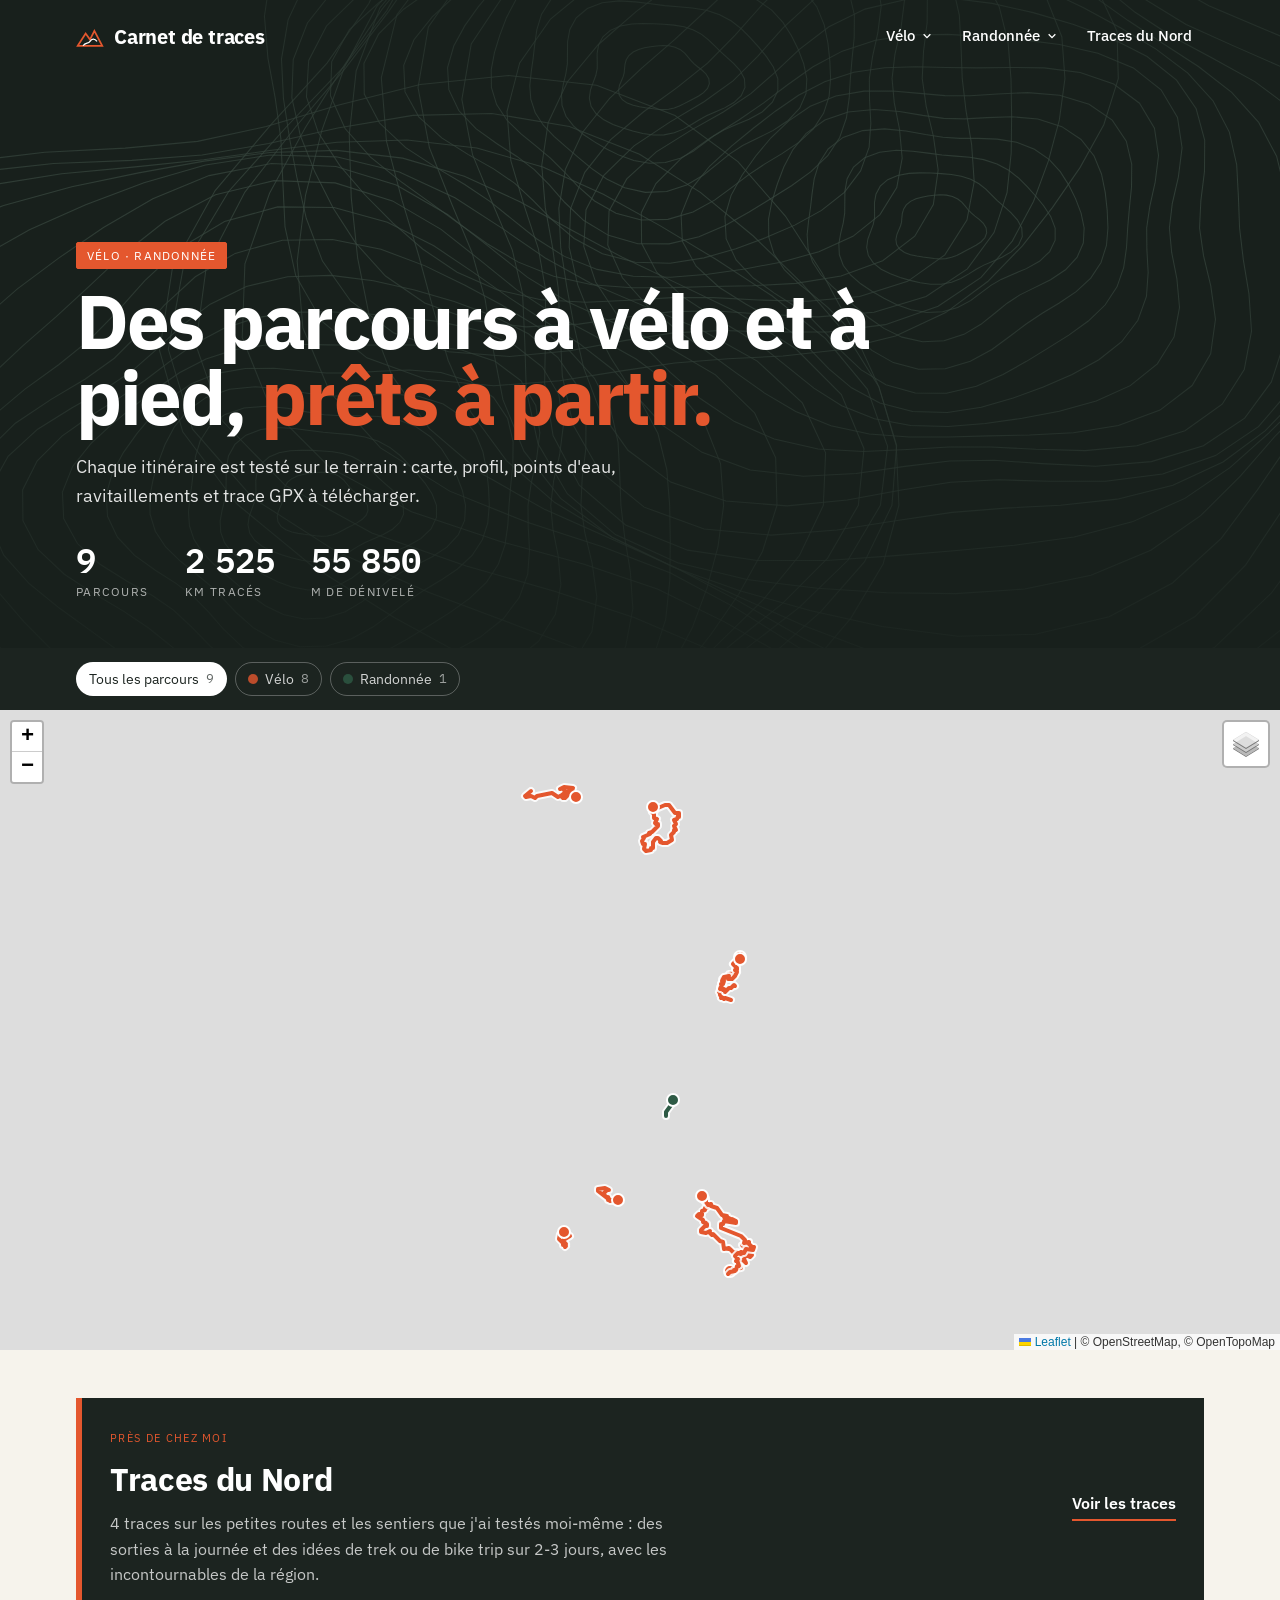
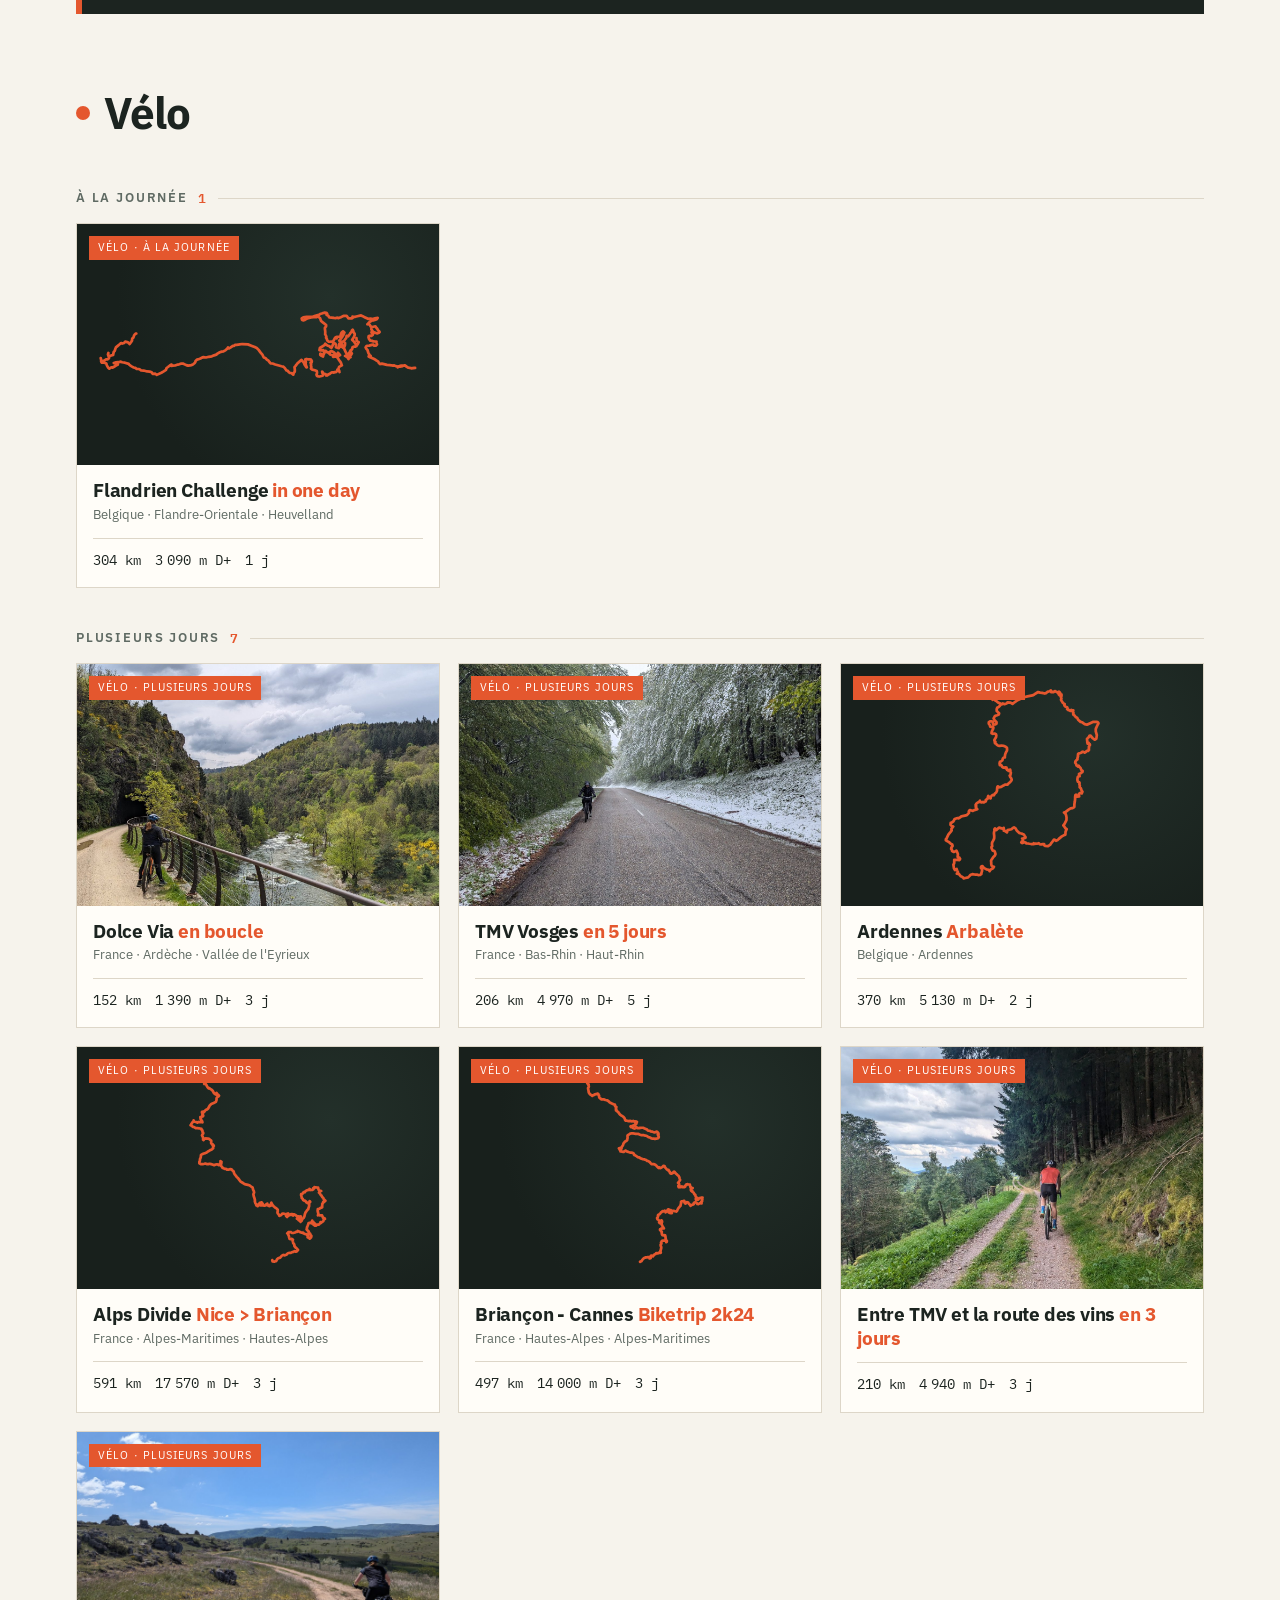
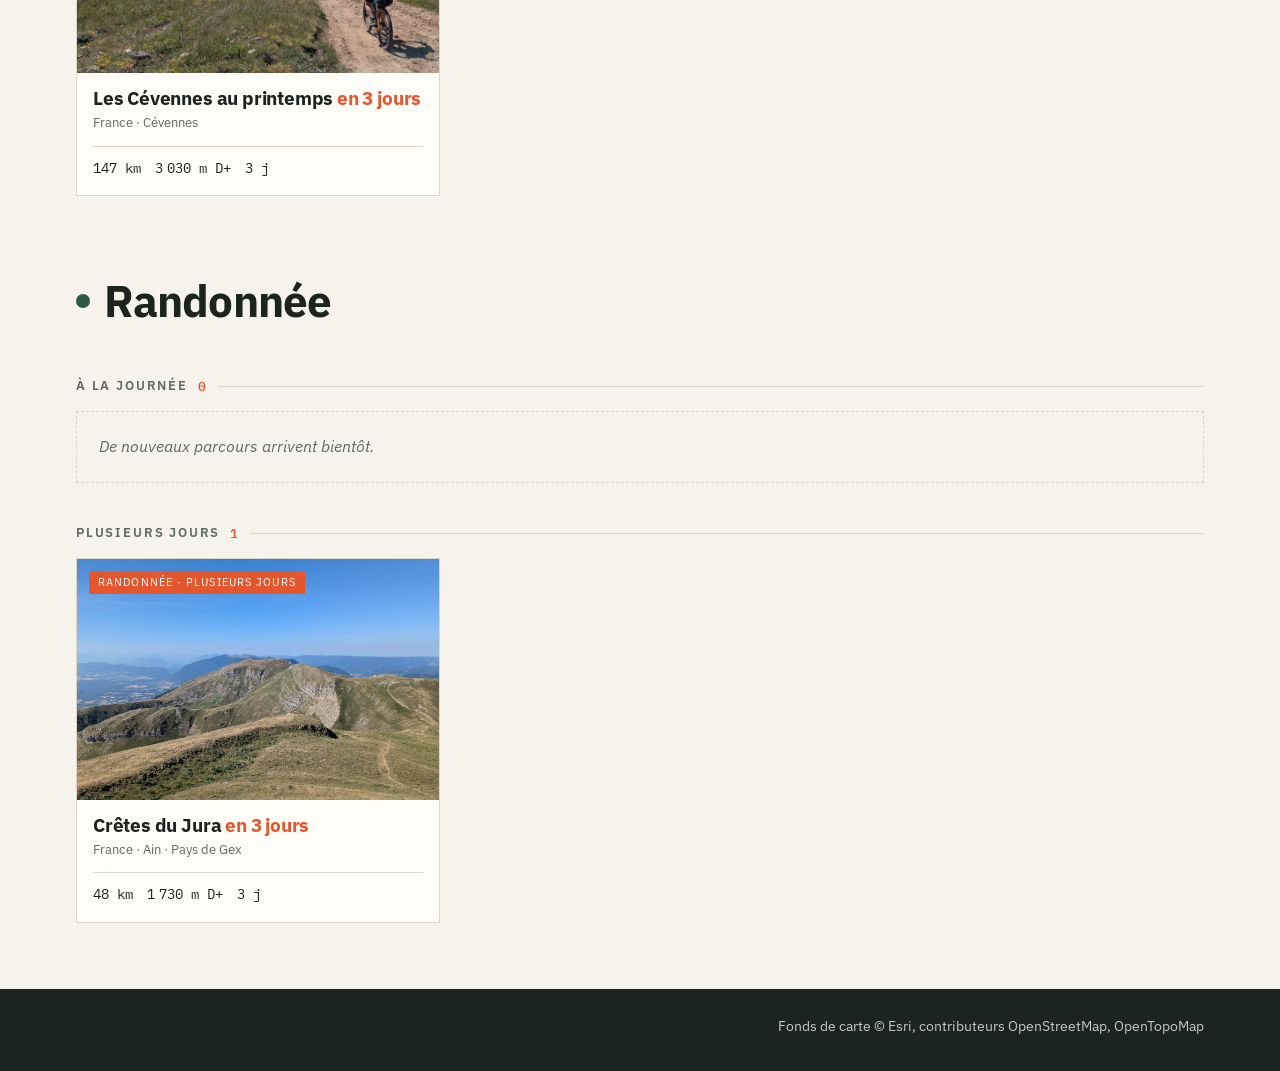
==== index.html @ e4f8d7f0 "Robot POI v3 et site mis à jour d'après la première expérience (20/10) Robot (outils/pois_auto.py, ." ====
<!doctype html>
<!--
=======================================================================
 FICHIER : index.html  =  PAGE D'ACCUEIL du site
 Elle contient seulement la STRUCTURE de la page (des "boîtes" vides).
 Le contenu (compteurs, carte, vignettes) est ajouté par assets/accueil.js.

 À SAVOIR :
 - Un texte entre <!- - et - -> (comme celui-ci) est un commentaire :
   il n'apparaît pas sur le site.
 - Les textes que tu peux changer directement ici : le titre de l'onglet
   (<title>), la description pour Google, le grand titre et la phrase
   d'accroche. Les liens du pied de page sont dans assets/entete.js.
=======================================================================
-->
<html lang="fr">
<head>
<meta charset="utf-8">
<meta name="viewport" content="width=device-width, initial-scale=1">

<!-- Titre affiché dans l'onglet du navigateur et dans Google -->
<title>Carnet de traces - parcours à vélo et à pied</title>
<!-- Description affichée sous le titre dans les résultats Google -->
<meta name="description" content="Parcours à vélo et randonnées, à la journée ou sur plusieurs jours : carte, profil, points d'intérêt et GPX à télécharger.">

<!-- Polices de caractères (IBM Plex), chargées depuis Google Fonts -->
<link rel="preconnect" href="https://fonts.googleapis.com">
<link href="https://fonts.googleapis.com/css2?family=IBM+Plex+Mono:wght@400;600&family=IBM+Plex+Sans:wght@400;500;600;700&display=swap" rel="stylesheet">
<!-- Styles de la carte (Leaflet), puis les styles du site (couleurs, tailles...) -->
<link rel="stylesheet" href="assets/leaflet/leaflet.css">
<!-- VERSION DES FICHIERS : le "?v=..." force les navigateurs à recharger le style et les
     scripts après une mise à jour. Change ce numéro (ex. la date du jour) quand tu modifies
     style.css ou un fichier .js du dossier assets, ici ET dans l'autre page HTML. -->
<link rel="stylesheet" href="assets/style.css?v=20261020d">
</head>
<body class="accueil">

<!-- L'en-tête (logo + menus) est ajouté ici automatiquement par assets/entete.js -->

<!-- ===== BANDEAU D'OUVERTURE ===== -->
<section class="hero hero-accueil">
  <div class="fond" id="fond"></div>  <!-- fond en courbes de niveau, dessiné par accueil.js -->
  <div class="contenu">
    <div class="etiquettes-lieu"><span class="cat">Vélo · Randonnée</span></div>
    <!-- Grand titre : la partie entre <em> et </em> s'affiche en orange -->
    <h1>Des parcours à vélo et à pied, <em>prêts à partir.</em></h1>
    <!-- Phrase d'accroche sous le titre -->
    <p class="chapeau">Chaque itinéraire est testé sur le terrain : carte, profil, points d'eau, ravitaillements et trace GPX à télécharger.</p>
    <div class="compteurs" id="compteurs"></div>  <!-- compteurs remplis par accueil.js -->
  </div>
</section>

<!-- ===== GRANDE CARTE DE TOUS LES PARCOURS ===== -->
<section class="bloc-carte-accueil">
  <div class="contenu filtres-accueil" id="filtres"></div>  <!-- boutons Tous / Vélo / Randonnée -->
  <div id="carte-globale"></div>                            <!-- la carte -->
</section>

<!-- ===== RUBRIQUES ET VIGNETTES (remplies par accueil.js) ===== -->
<main class="contenu" id="rubriques"></main>

<!-- Le pied de page est ajouté automatiquement par assets/entete.js
     (ses liens se modifient dans PIED_DE_PAGE, en haut de ce fichier). -->

<!-- Programmes de la page, dans cet ordre : carte (Leaflet), en-tête commun, accueil -->
<script src="assets/leaflet/leaflet.js"></script>
<script src="assets/entete.js?v=20261020d"></script>
<script src="assets/accueil.js?v=20261020d"></script>
</body>
</html>
---- assets/leaflet/leaflet.css ----
/* required styles */

.leaflet-pane,
.leaflet-tile,
.leaflet-marker-icon,
.leaflet-marker-shadow,
.leaflet-tile-container,
.leaflet-pane > svg,
.leaflet-pane > canvas,
.leaflet-zoom-box,
.leaflet-image-layer,
.leaflet-layer {
	position: absolute;
	left: 0;
	top: 0;
	}
.leaflet-container {
	overflow: hidden;
	}
.leaflet-tile,
.leaflet-marker-icon,
.leaflet-marker-shadow {
	-webkit-user-select: none;
	   -moz-user-select: none;
	        user-select: none;
	  -webkit-user-drag: none;
	}
/* Prevents IE11 from highlighting tiles in blue */
.leaflet-tile::selection {
	background: transparent;
}
/* Safari renders non-retina tile on retina better with this, but Chrome is worse */
.leaflet-safari .leaflet-tile {
	image-rendering: -webkit-optimize-contrast;
	}
/* hack that prevents hw layers "stretching" when loading new tiles */
.leaflet-safari .leaflet-tile-container {
	width: 1600px;
	height: 1600px;
	-webkit-transform-origin: 0 0;
	}
.leaflet-marker-icon,
.leaflet-marker-shadow {
	display: block;
	}
/* .leaflet-container svg: reset svg max-width decleration shipped in Joomla! (joomla.org) 3.x */
/* .leaflet-container img: map is broken in FF if you have max-width: 100% on tiles */
.leaflet-container .leaflet-overlay-pane svg {
	max-width: none !important;
	max-height: none !important;
	}
.leaflet-container .leaflet-marker-pane img,
.leaflet-container .leaflet-shadow-pane img,
.leaflet-container .leaflet-tile-pane img,
.leaflet-container img.leaflet-image-layer,
.leaflet-container .leaflet-tile {
	max-width: none !important;
	max-height: none !important;
	width: auto;
	padding: 0;
	}

.leaflet-container img.leaflet-tile {
	/* See: https://bugs.chromium.org/p/chromium/issues/detail?id=600120 */
	mix-blend-mode: plus-lighter;
}

.leaflet-container.leaflet-touch-zoom {
	-ms-touch-action: pan-x pan-y;
	touch-action: pan-x pan-y;
	}
.leaflet-container.leaflet-touch-drag {
	-ms-touch-action: pinch-zoom;
	/* Fallback for FF which doesn't support pinch-zoom */
	touch-action: none;
	touch-action: pinch-zoom;
}
.leaflet-container.leaflet-touch-drag.leaflet-touch-zoom {
	-ms-touch-action: none;
	touch-action: none;
}
.leaflet-container {
	-webkit-tap-highlight-color: transparent;
}
.leaflet-container a {
	-webkit-tap-highlight-color: rgba(51, 181, 229, 0.4);
}
.leaflet-tile {
	filter: inherit;
	visibility: hidden;
	}
.leaflet-tile-loaded {
	visibility: inherit;
	}
.leaflet-zoom-box {
	width: 0;
	height: 0;
	-moz-box-sizing: border-box;
	     box-sizing: border-box;
	z-index: 800;
	}
/* workaround for https://bugzilla.mozilla.org/show_bug.cgi?id=888319 */
.leaflet-overlay-pane svg {
	-moz-user-select: none;
	}

.leaflet-pane         { z-index: 400; }

.leaflet-tile-pane    { z-index: 200; }
.leaflet-overlay-pane { z-index: 400; }
.leaflet-shadow-pane  { z-index: 500; }
.leaflet-marker-pane  { z-index: 600; }
.leaflet-tooltip-pane   { z-index: 650; }
.leaflet-popup-pane   { z-index: 700; }

.leaflet-map-pane canvas { z-index: 100; }
.leaflet-map-pane svg    { z-index: 200; }

.leaflet-vml-shape {
	width: 1px;
	height: 1px;
	}
.lvml {
	behavior: url(#default#VML);
	display: inline-block;
	position: absolute;
	}


/* control positioning */

.leaflet-control {
	position: relative;
	z-index: 800;
	pointer-events: visiblePainted; /* IE 9-10 doesn't have auto */
	pointer-events: auto;
	}
.leaflet-top,
.leaflet-bottom {
	position: absolute;
	z-index: 1000;
	pointer-events: none;
	}
.leaflet-top {
	top: 0;
	}
.leaflet-right {
	right: 0;
	}
.leaflet-bottom {
	bottom: 0;
	}
.leaflet-left {
	left: 0;
	}
.leaflet-control {
	float: left;
	clear: both;
	}
.leaflet-right .leaflet-control {
	float: right;
	}
.leaflet-top .leaflet-control {
	margin-top: 10px;
	}
.leaflet-bottom .leaflet-control {
	margin-bottom: 10px;
	}
.leaflet-left .leaflet-control {
	margin-left: 10px;
	}
.leaflet-right .leaflet-control {
	margin-right: 10px;
	}


/* zoom and fade animations */

.leaflet-fade-anim .leaflet-popup {
	opacity: 0;
	-webkit-transition: opacity 0.2s linear;
	   -moz-transition: opacity 0.2s linear;
	        transition: opacity 0.2s linear;
	}
.leaflet-fade-anim .leaflet-map-pane .leaflet-popup {
	opacity: 1;
	}
.leaflet-zoom-animated {
	-webkit-transform-origin: 0 0;
	    -ms-transform-origin: 0 0;
	        transform-origin: 0 0;
	}
svg.leaflet-zoom-animated {
	will-change: transform;
}

.leaflet-zoom-anim .leaflet-zoom-animated {
	-webkit-transition: -webkit-transform 0.25s cubic-bezier(0,0,0.25,1);
	   -moz-transition:    -moz-transform 0.25s cubic-bezier(0,0,0.25,1);
	        transition:         transform 0.25s cubic-bezier(0,0,0.25,1);
	}
.leaflet-zoom-anim .leaflet-tile,
.leaflet-pan-anim .leaflet-tile {
	-webkit-transition: none;
	   -moz-transition: none;
	        transition: none;
	}

.leaflet-zoom-anim .leaflet-zoom-hide {
	visibility: hidden;
	}


/* cursors */

.leaflet-interactive {
	cursor: pointer;
	}
.leaflet-grab {
	cursor: -webkit-grab;
	cursor:    -moz-grab;
	cursor:         grab;
	}
.leaflet-crosshair,
.leaflet-crosshair .leaflet-interactive {
	cursor: crosshair;
	}
.leaflet-popup-pane,
.leaflet-control {
	cursor: auto;
	}
.leaflet-dragging .leaflet-grab,
.leaflet-dragging .leaflet-grab .leaflet-interactive,
.leaflet-dragging .leaflet-marker-draggable {
	cursor: move;
	cursor: -webkit-grabbing;
	cursor:    -moz-grabbing;
	cursor:         grabbing;
	}

/* marker & overlays interactivity */
.leaflet-marker-icon,
.leaflet-marker-shadow,
.leaflet-image-layer,
.leaflet-pane > svg path,
.leaflet-tile-container {
	pointer-events: none;
	}

.leaflet-marker-icon.leaflet-interactive,
.leaflet-image-layer.leaflet-interactive,
.leaflet-pane > svg path.leaflet-interactive,
svg.leaflet-image-layer.leaflet-interactive path {
	pointer-events: visiblePainted; /* IE 9-10 doesn't have auto */
	pointer-events: auto;
	}

/* visual tweaks */

.leaflet-container {
	background: #ddd;
	outline-offset: 1px;
	}
.leaflet-container a {
	color: #0078A8;
	}
.leaflet-zoom-box {
	border: 2px dotted #38f;
	background: rgba(255,255,255,0.5);
	}


/* general typography */
.leaflet-container {
	font-family: "Helvetica Neue", Arial, Helvetica, sans-serif;
	font-size: 12px;
	font-size: 0.75rem;
	line-height: 1.5;
	}


/* general toolbar styles */

.leaflet-bar {
	box-shadow: 0 1px 5px rgba(0,0,0,0.65);
	border-radius: 4px;
	}
.leaflet-bar a {
	background-color: #fff;
	border-bottom: 1px solid #ccc;
	width: 26px;
	height: 26px;
	line-height: 26px;
	display: block;
	text-align: center;
	text-decoration: none;
	color: black;
	}
.leaflet-bar a,
.leaflet-control-layers-toggle {
	background-position: 50% 50%;
	background-repeat: no-repeat;
	display: block;
	}
.leaflet-bar a:hover,
.leaflet-bar a:focus {
	background-color: #f4f4f4;
	}
.leaflet-bar a:first-child {
	border-top-left-radius: 4px;
	border-top-right-radius: 4px;
	}
.leaflet-bar a:last-child {
	border-bottom-left-radius: 4px;
	border-bottom-right-radius: 4px;
	border-bottom: none;
	}
.leaflet-bar a.leaflet-disabled {
	cursor: default;
	background-color: #f4f4f4;
	color: #bbb;
	}

.leaflet-touch .leaflet-bar a {
	width: 30px;
	height: 30px;
	line-height: 30px;
	}
.leaflet-touch .leaflet-bar a:first-child {
	border-top-left-radius: 2px;
	border-top-right-radius: 2px;
	}
.leaflet-touch .leaflet-bar a:last-child {
	border-bottom-left-radius: 2px;
	border-bottom-right-radius: 2px;
	}

/* zoom control */

.leaflet-control-zoom-in,
.leaflet-control-zoom-out {
	font: bold 18px 'Lucida Console', Monaco, monospace;
	text-indent: 1px;
	}

.leaflet-touch .leaflet-control-zoom-in, .leaflet-touch .leaflet-control-zoom-out  {
	font-size: 22px;
	}


/* layers control */

.leaflet-control-layers {
	box-shadow: 0 1px 5px rgba(0,0,0,0.4);
	background: #fff;
	border-radius: 5px;
	}
.leaflet-control-layers-toggle {
	background-image: url(images/layers.png);
	width: 36px;
	height: 36px;
	}
.leaflet-retina .leaflet-control-layers-toggle {
	background-image: url(images/layers-2x.png);
	background-size: 26px 26px;
	}
.leaflet-touch .leaflet-control-layers-toggle {
	width: 44px;
	height: 44px;
	}
.leaflet-control-layers .leaflet-control-layers-list,
.leaflet-control-layers-expanded .leaflet-control-layers-toggle {
	display: none;
	}
.leaflet-control-layers-expanded .leaflet-control-layers-list {
	display: block;
	position: relative;
	}
.leaflet-control-layers-expanded {
	padding: 6px 10px 6px 6px;
	color: #333;
	background: #fff;
	}
.leaflet-control-layers-scrollbar {
	overflow-y: scroll;
	overflow-x: hidden;
	padding-right: 5px;
	}
.leaflet-control-layers-selector {
	margin-top: 2px;
	position: relative;
	top: 1px;
	}
.leaflet-control-layers label {
	display: block;
	font-size: 13px;
	font-size: 1.08333em;
	}
.leaflet-control-layers-separator {
	height: 0;
	border-top: 1px solid #ddd;
	margin: 5px -10px 5px -6px;
	}

/* Default icon URLs */
.leaflet-default-icon-path { /* used only in path-guessing heuristic, see L.Icon.Default */
	background-image: url(images/marker-icon.png);
	}


/* attribution and scale controls */

.leaflet-container .leaflet-control-attribution {
	background: #fff;
	background: rgba(255, 255, 255, 0.8);
	margin: 0;
	}
.leaflet-control-attribution,
.leaflet-control-scale-line {
	padding: 0 5px;
	color: #333;
	line-height: 1.4;
	}
.leaflet-control-attribution a {
	text-decoration: none;
	}
.leaflet-control-attribution a:hover,
.leaflet-control-attribution a:focus {
	text-decoration: underline;
	}
.leaflet-attribution-flag {
	display: inline !important;
	vertical-align: baseline !important;
	width: 1em;
	height: 0.6669em;
	}
.leaflet-left .leaflet-control-scale {
	margin-left: 5px;
	}
.leaflet-bottom .leaflet-control-scale {
	margin-bottom: 5px;
	}
.leaflet-control-scale-line {
	border: 2px solid #777;
	border-top: none;
	line-height: 1.1;
	padding: 2px 5px 1px;
	white-space: nowrap;
	-moz-box-sizing: border-box;
	     box-sizing: border-box;
	background: rgba(255, 255, 255, 0.8);
	text-shadow: 1px 1px #fff;
	}
.leaflet-control-scale-line:not(:first-child) {
	border-top: 2px solid #777;
	border-bottom: none;
	margin-top: -2px;
	}
.leaflet-control-scale-line:not(:first-child):not(:last-child) {
	border-bottom: 2px solid #777;
	}

.leaflet-touch .leaflet-control-attribution,
.leaflet-touch .leaflet-control-layers,
.leaflet-touch .leaflet-bar {
	box-shadow: none;
	}
.leaflet-touch .leaflet-control-layers,
.leaflet-touch .leaflet-bar {
	border: 2px solid rgba(0,0,0,0.2);
	background-clip: padding-box;
	}


/* popup */

.leaflet-popup {
	position: absolute;
	text-align: center;
	margin-bottom: 20px;
	}
.leaflet-popup-content-wrapper {
	padding: 1px;
	text-align: left;
	border-radius: 12px;
	}
.leaflet-popup-content {
	margin: 13px 24px 13px 20px;
	line-height: 1.3;
	font-size: 13px;
	font-size: 1.08333em;
	min-height: 1px;
	}
.leaflet-popup-content p {
	margin: 17px 0;
	margin: 1.3em 0;
	}
.leaflet-popup-tip-container {
	width: 40px;
	height: 20px;
	position: absolute;
	left: 50%;
	margin-top: -1px;
	margin-left: -20px;
	overflow: hidden;
	pointer-events: none;
	}
.leaflet-popup-tip {
	width: 17px;
	height: 17px;
	padding: 1px;

	margin: -10px auto 0;
	pointer-events: auto;

	-webkit-transform: rotate(45deg);
	   -moz-transform: rotate(45deg);
	    -ms-transform: rotate(45deg);
	        transform: rotate(45deg);
	}
.leaflet-popup-content-wrapper,
.leaflet-popup-tip {
	background: white;
	color: #333;
	box-shadow: 0 3px 14px rgba(0,0,0,0.4);
	}
.leaflet-container a.leaflet-popup-close-button {
	position: absolute;
	top: 0;
	right: 0;
	border: none;
	text-align: center;
	width: 24px;
	height: 24px;
	font: 16px/24px Tahoma, Verdana, sans-serif;
	color: #757575;
	text-decoration: none;
	background: transparent;
	}
.leaflet-container a.leaflet-popup-close-button:hover,
.leaflet-container a.leaflet-popup-close-button:focus {
	color: #585858;
	}
.leaflet-popup-scrolled {
	overflow: auto;
	}

.leaflet-oldie .leaflet-popup-content-wrapper {
	-ms-zoom: 1;
	}
.leaflet-oldie .leaflet-popup-tip {
	width: 24px;
	margin: 0 auto;

	-ms-filter: "progid:DXImageTransform.Microsoft.Matrix(M11=0.70710678, M12=0.70710678, M21=-0.70710678, M22=0.70710678)";
	filter: progid:DXImageTransform.Microsoft.Matrix(M11=0.70710678, M12=0.70710678, M21=-0.70710678, M22=0.70710678);
	}

.leaflet-oldie .leaflet-control-zoom,
.leaflet-oldie .leaflet-control-layers,
.leaflet-oldie .leaflet-popup-content-wrapper,
.leaflet-oldie .leaflet-popup-tip {
	border: 1px solid #999;
	}


/* div icon */

.leaflet-div-icon {
	background: #fff;
	border: 1px solid #666;
	}


/* Tooltip */
/* Base styles for the element that has a tooltip */
.leaflet-tooltip {
	position: absolute;
	padding: 6px;
	background-color: #fff;
	border: 1px solid #fff;
	border-radius: 3px;
	color: #222;
	white-space: nowrap;
	-webkit-user-select: none;
	-moz-user-select: none;
	-ms-user-select: none;
	user-select: none;
	pointer-events: none;
	box-shadow: 0 1px 3px rgba(0,0,0,0.4);
	}
.leaflet-tooltip.leaflet-interactive {
	cursor: pointer;
	pointer-events: auto;
	}
.leaflet-tooltip-top:before,
.leaflet-tooltip-bottom:before,
.leaflet-tooltip-left:before,
.leaflet-tooltip-right:before {
	position: absolute;
	pointer-events: none;
	border: 6px solid transparent;
	background: transparent;
	content: "";
	}

/* Directions */

.leaflet-tooltip-bottom {
	margin-top: 6px;
}
.leaflet-tooltip-top {
	margin-top: -6px;
}
.leaflet-tooltip-bottom:before,
.leaflet-tooltip-top:before {
	left: 50%;
	margin-left: -6px;
	}
.leaflet-tooltip-top:before {
	bottom: 0;
	margin-bottom: -12px;
	border-top-color: #fff;
	}
.leaflet-tooltip-bottom:before {
	top: 0;
	margin-top: -12px;
	margin-left: -6px;
	border-bottom-color: #fff;
	}
.leaflet-tooltip-left {
	margin-left: -6px;
}
.leaflet-tooltip-right {
	margin-left: 6px;
}
.leaflet-tooltip-left:before,
.leaflet-tooltip-right:before {
	top: 50%;
	margin-top: -6px;
	}
.leaflet-tooltip-left:before {
	right: 0;
	margin-right: -12px;
	border-left-color: #fff;
	}
.leaflet-tooltip-right:before {
	left: 0;
	margin-left: -12px;
	border-right-color: #fff;
	}

/* Printing */

@media print {
	/* Prevent printers from removing background-images of controls. */
	.leaflet-control {
		-webkit-print-color-adjust: exact;
		print-color-adjust: exact;
		}
	}
---- assets/style.css ----
/* =====================================================================
   FICHIER : assets/style.css  =  L'APPARENCE de tout le site
   (couleurs, tailles de texte, espacements, mise en page)

   COMMENT LIRE CE FICHIER :
   - Un texte encadré par les signes « slash étoile » et « étoile slash »
     (comme ce bloc) est un commentaire, ignoré par le navigateur.
   - Chaque règle s'écrit :  .nom-de-la-boite { propriété: valeur; }
     ex.  .hero h1 { font-size: 76px; }  = taille du grand titre
   - "px" = pixels. "vh" = % de la hauteur de l'écran (78vh = 78 %).
   - Les couleurs s'écrivent #RRVVBB (ex. #e4572e = orange).
   - @media (max-width: 700px) { ... } = règles qui ne s'appliquent que
     sur les petits écrans (téléphone).

   ASTUCE : pour tester une modification sans risque, ouvre ton site dans
   Chrome, clic droit > Inspecter : tu peux changer les valeurs en direct
   (rien n'est enregistré), puis reporter ici ce qui te plaît.
   ===================================================================== */


/* ---------------------------------------------------------------------
   1. LES COULEURS DU SITE (charte "Carnet topo")
   Change une couleur ici : elle change PARTOUT sur le site.
   var(--balise) dans la suite du fichier = "utilise la couleur balise".
   --------------------------------------------------------------------- */
:root {
  --papier: #f6f3ec;   /* fond des pages (beige papier) */
  --carte:  #fffdf8;   /* fond des encadrés et vignettes */
  --encre:  #1c2420;   /* texte principal, barre de chiffres, pied de page */
  --nuit:   #18201c;   /* fond du bandeau quand il n'y a pas de photo */
  --doux:   #5f6a63;   /* texte secondaire (gris-vert) */
  --ligne:  #ddd6c8;   /* traits de séparation et bordures */
  --balise: #e4572e;   /* ORANGE "balisage" : couleur d'accent du site */
  --foret:  #2e5a45;   /* vert forêt : profil altimétrique, randonnée */
  /* Niveaux de difficulté des montées : facile, moyen, difficile, très difficile */
  --n1: #4c9a5f; --n2: #e0b422; --n3: #ef8a17; --n4: #c0262d;
}


/* ---------------------------------------------------------------------
   2. RÉGLAGES GÉNÉRAUX (police, largeur max du contenu, titres de section)
   --------------------------------------------------------------------- */
* { box-sizing: border-box; }
html { -webkit-text-size-adjust: 100%; scroll-behavior: smooth; }
body { margin: 0; background: var(--papier); color: var(--encre); font: 400 16px/1.6 "IBM Plex Sans", system-ui, sans-serif; }
a { color: var(--encre); text-decoration-color: var(--balise); text-underline-offset: 3px; }
img { max-width: 100%; display: block; }
.mono, .stat b, .km, .chiffre { font-family: "IBM Plex Mono", ui-monospace, monospace; }
/* Largeur maximale du contenu (centré) et marges de 16 px sur les côtés */
.contenu { max-width: 1160px; margin: 0 auto; padding: 0 16px; }
h2.section { font-size: 13px; letter-spacing: .14em; text-transform: uppercase; color: var(--doux); font-weight: 600; margin: 56px 0 16px; display: flex; align-items: center; gap: 10px; }
h2.section::after { content: ""; flex: 1; height: 1px; background: var(--ligne); }



/* ---------------------------------------------------------------------
   3. EN-TÊTE : logo et menus déroulants (posé par-dessus le bandeau)
   --------------------------------------------------------------------- */
.entete { position: absolute; inset: 0 0 auto 0; z-index: 10; }
.entete .contenu { display: flex; justify-content: space-between; align-items: center; gap: 8px 24px; flex-wrap: wrap; padding-top: 18px; padding-bottom: 18px; }
.logo { color: #fff; text-decoration: none; font-weight: 700; font-size: 20px; letter-spacing: -.01em; display: flex; align-items: center; gap: 10px; }
.logo svg { width: 28px; height: 28px; }
.menu { display: flex; gap: 6px; }
.deroulant { position: relative; }
.onglet { background: none; border: 0; color: #fff; font: 500 15px "IBM Plex Sans", system-ui, sans-serif; padding: 8px 12px; cursor: pointer; display: inline-flex; align-items: center; gap: 7px; border-bottom: 2px solid transparent; }
.onglet:hover, .onglet[aria-expanded="true"] { border-bottom-color: var(--balise); }
.onglet svg { transition: transform .15s; }
.onglet[aria-expanded="true"] svg { transform: rotate(180deg); }
.panneau { display: none; position: absolute; right: 0; top: calc(100% + 6px); min-width: 230px; background: var(--carte); border-top: 3px solid var(--balise); box-shadow: 0 10px 30px rgba(0,0,0,.25); padding: 6px 0; z-index: 20; }
.onglet[aria-expanded="true"] + .panneau { display: block; }
.panneau a { display: block; padding: 10px 18px; color: var(--encre); text-decoration: none; font-size: 15px; }
.panneau a:hover { background: #f1ece1; }
.panneau a.tout { border-top: 1px solid var(--ligne); margin-top: 4px; font-size: 13px; color: var(--doux); }
@media (hover: hover) { .deroulant:hover .panneau { display: block; } .deroulant:hover .onglet { border-bottom-color: var(--balise); } }



/* ---------------------------------------------------------------------
   4. BANDEAU D'OUVERTURE ("hero") : grande photo, titre, résumé
   min-height: 78vh = le bandeau occupe 78 % de la hauteur de l'écran.
   .hero::after = le dégradé sombre qui rend le texte lisible sur la photo.
   --------------------------------------------------------------------- */
.hero { position: relative; min-height: 78vh; background: var(--nuit); color: #fff; display: flex; align-items: flex-end; overflow: hidden; }
.hero .fond { position: absolute; inset: 0; }
.hero .fond img { width: 100%; height: 100%; object-fit: cover; }
.hero .fond svg { width: 100%; height: 100%; }
.hero::after { content: ""; position: absolute; inset: 0; background: linear-gradient(180deg, rgba(24,32,28,.55) 0%, rgba(24,32,28,0) 30%, rgba(24,32,28,.85) 100%); }
.hero .contenu { position: relative; z-index: 2; width: 100%; padding-bottom: 44px; padding-top: 120px; }
.etiquettes-lieu { display: flex; gap: 8px; flex-wrap: wrap; margin-bottom: 14px; }
.etiquettes-lieu span { font-size: 12px; letter-spacing: .1em; text-transform: uppercase; border: 1px solid rgba(255,255,255,.5); padding: 3px 10px; border-radius: 2px; }
.etiquettes-lieu span.cat { background: var(--balise); border-color: var(--balise); }
/* Grand titre : entre 38 px (téléphone) et 76 px (grand écran) */
.hero h1 { font-size: clamp(38px, 7vw, 76px); line-height: 1; margin: 0 0 18px; letter-spacing: -.03em; font-weight: 700; max-width: 16ch; }
.hero h1 em { font-style: normal; color: var(--balise); }
.hero .chapeau { max-width: 60ch; font-size: 18px; margin: 0; color: rgba(255,255,255,.88); }



/* ---------------------------------------------------------------------
   5. BARRE DE CHIFFRES (distance, D+, durée...) sous le bandeau
   --------------------------------------------------------------------- */
.stats { background: var(--encre); color: #fff; }
.stats .contenu { display: grid; grid-template-columns: repeat(auto-fit, minmax(140px, 1fr)); }
.stat { padding: 18px 16px; border-left: 1px solid rgba(255,255,255,.12); display: flex; gap: 12px; align-items: center; }
.stat:first-child { border-left: 0; }
.stat svg { width: 26px; height: 26px; flex: none; stroke: var(--balise); fill: none; stroke-width: 1.7; }
.stat span { display: block; font-size: 11px; letter-spacing: .12em; text-transform: uppercase; color: rgba(255,255,255,.6); }
.stat b { font-size: 21px; font-weight: 600; line-height: 1.25; display: block; }
.stat > div { min-width: 0; }
.defile { overflow-x: auto; }



/* ---------------------------------------------------------------------
   6. LE CARNET DU JOUR : une page de carnet par étape
      Papier ligné, marge rouge, écriture manuscrite (police Caveat).
      Les pages sont très légèrement inclinées, une sur deux dans l'autre sens.
   --------------------------------------------------------------------- */
.carnet { display: grid; grid-template-columns: repeat(auto-fit, minmax(280px, 1fr)); gap: 22px; padding: 6px 4px 10px; }
.page-carnet { position: relative; background: #fffdf6; border: 1px solid var(--ligne); box-shadow: 0 2px 6px rgba(28,36,32,.08); padding: 16px 18px 18px 46px; transform: rotate(-.6deg); }
.page-carnet:nth-child(even) { transform: rotate(.5deg); }
.page-carnet::before { content: ""; position: absolute; top: 0; bottom: 0; left: 32px; width: 1px; background: #e8a9a0; } /* marge rouge */
.page-carnet .jour { font-family: "IBM Plex Mono", ui-monospace, monospace; font-size: 11px; letter-spacing: .12em; text-transform: uppercase; color: var(--balise); }
.page-carnet .trajet { font-size: 13px; color: var(--doux); margin: 2px 0 8px; }
.page-carnet p.mots { margin: 0; font-family: "Caveat", "Segoe Print", cursive; font-weight: 500; font-size: 25px; line-height: 32px; color: #2b3a55;
  background-image: repeating-linear-gradient(to bottom, transparent 0 31px, #dfe6ee 31px 32px); white-space: pre-line; }



/* ---------------------------------------------------------------------
   7. CARTE d'un parcours, filtres et marqueurs
   #carte { height: ... } = hauteur de la carte
   --------------------------------------------------------------------- */
.bloc-carte { background: var(--carte); border: 1px solid var(--ligne); }
.filtres { display: flex; flex-wrap: wrap; gap: 8px; padding: 12px; border-bottom: 1px solid var(--ligne); }
.filtres:empty { display: none; }
/* Message « points d'intérêt en cours de recherche » (robot POI) */
.note-poi { margin: 0; padding: 10px 14px; border-bottom: 1px solid var(--ligne); font-size: 14px; color: var(--doux); background: repeating-linear-gradient(135deg, transparent 0 10px, rgba(228,87,46,.05) 10px 20px); }
.filtre { display: inline-flex; align-items: center; gap: 7px; border: 1px solid var(--ligne); background: #fff; padding: 5px 12px 5px 6px; font: inherit; font-size: 14px; cursor: pointer; border-radius: 999px; }
.filtre[aria-pressed="false"] { opacity: .45; }
.filtre .pastille { width: 20px; height: 20px; border-radius: 50%; display: grid; place-items: center; }
.filtre .pastille svg { width: 12px; height: 12px; stroke: #fff; fill: none; stroke-width: 2.2; }
.filtre .mono { color: var(--doux); font-size: 13px; }
#carte { height: min(68vh, 580px); }  /* hauteur de la carte : 68 % de l'écran, 580 px maximum */
.marqueur { width: 24px; height: 24px; border-radius: 50%; border: 2px solid #fff; display: grid; place-items: center; box-shadow: 0 1px 3px rgba(0,0,0,.35); }
.marqueur svg { width: 12px; height: 12px; stroke: #fff; fill: none; stroke-width: 2.4; }
.leaflet-popup-content { font: 14px/1.45 "IBM Plex Sans", sans-serif; margin: 12px 14px; }
.leaflet-popup-content b { display: block; font-size: 15px; }
.leaflet-popup-content .km { color: var(--balise); font-size: 13px; }



/* ---------------------------------------------------------------------
   8. PROFIL ALTIMÉTRIQUE et boutons de téléchargement GPX
   --------------------------------------------------------------------- */
.profil { position: relative; padding: 12px 12px 4px; border-top: 1px solid var(--ligne); }
.profil svg { width: 100%; height: 160px; display: block; }
.profil .aire { fill: rgba(46,90,69,.14); stroke: var(--foret); stroke-width: 1.5; vector-effect: non-scaling-stroke; }
.profil .axe { stroke: #ebe5d8; vector-effect: non-scaling-stroke; }
.profil .curseur { stroke: var(--balise); stroke-width: 1.5; vector-effect: non-scaling-stroke; }
.reperes { position: relative; height: 22px; font-size: 12px; color: var(--doux); }
.reperes span { position: absolute; transform: translateX(-50%); white-space: nowrap; }
.infobulle { position: absolute; top: 12px; right: 18px; font-size: 13px; background: var(--carte); padding: 0 6px; }
.telecharger { display: flex; gap: 10px; flex-wrap: wrap; padding: 14px 12px; border-top: 1px solid var(--ligne); }
.btn { display: inline-flex; align-items: center; gap: 8px; background: var(--encre); color: #fff; text-decoration: none; padding: 10px 16px; font-size: 15px; border: 0; cursor: pointer; font-family: inherit; }
.btn.clair { background: transparent; color: var(--encre); border: 1px solid var(--encre); }
.btn svg { width: 18px; height: 18px; stroke: currentColor; fill: none; stroke-width: 1.8; }



/* ---------------------------------------------------------------------
   9. L'ESSENTIEL : encarts pratiques (points forts, eau, dormir...)
   minmax(300px, 1fr) = chaque encart fait au moins 300 px de large,
   le nombre de colonnes s'adapte à la largeur de l'écran.
   --------------------------------------------------------------------- */
.encarts { display: grid; grid-template-columns: repeat(auto-fit, minmax(300px, 1fr)); gap: 16px; }
.encart { background: var(--carte); border: 1px solid var(--ligne); padding: 20px 22px; }
.encart h3 { margin: 0 0 10px; font-size: 17px; display: flex; align-items: center; gap: 10px; }
.encart h3 svg { width: 22px; height: 22px; stroke: var(--balise); fill: none; stroke-width: 1.7; }
.encart ul { margin: 0; padding-left: 18px; }
.encart li { margin: 4px 0; }
.encart p { margin: 0; }



/* ---------------------------------------------------------------------
   10. FEUILLE DE ROUTE (tableau des points d'intérêt par km)
   --------------------------------------------------------------------- */
.feuille { background: var(--carte); border: 1px solid var(--ligne); max-height: 440px; overflow: auto; }
.feuille table { width: 100%; border-collapse: collapse; font-size: 14px; }
.feuille th { position: sticky; top: 0; background: var(--encre); color: #fff; text-align: left; font-weight: 500; padding: 8px 10px; font-size: 12px; letter-spacing: .08em; text-transform: uppercase; }
.feuille td { padding: 8px 10px; border-top: 1px solid #eee7da; vertical-align: top; }
.feuille tr { cursor: pointer; }
.feuille tbody tr:hover { background: #f3eee3; }
.feuille .km { color: var(--balise); white-space: nowrap; }
.feuille .type { display: inline-flex; align-items: center; gap: 6px; white-space: nowrap; }
.feuille .rond { width: 10px; height: 10px; border-radius: 50%; display: inline-block; }



/* ---------------------------------------------------------------------
   11. TABLEAU DES ÉTAPES
   --------------------------------------------------------------------- */
.etapes { width: 100%; border-collapse: collapse; background: var(--carte); border: 1px solid var(--ligne); font-size: 15px; }
.etapes th, .etapes td { padding: 12px 14px; text-align: left; border-top: 1px solid var(--ligne); }
.etapes td.nw { white-space: nowrap; }
.etapes th { font-size: 12px; text-transform: uppercase; letter-spacing: .1em; color: var(--doux); font-weight: 600; border-top: 0; }



/* ---------------------------------------------------------------------
   12. GALERIE PHOTOS et "loupe" (photo affichée en grand au clic)
   aspect-ratio: 3 / 2 = format des vignettes (largeur / hauteur)
   --------------------------------------------------------------------- */
.galerie { display: grid; grid-template-columns: repeat(auto-fill, minmax(240px, 1fr)); gap: 8px; }
.galerie figure { margin: 0; }
.galerie img, .galerie .vide { aspect-ratio: 3 / 2; width: 100%; object-fit: cover; cursor: zoom-in; }
.galerie .vide { background: repeating-linear-gradient(135deg, #ebe5d8 0 10px, #f1ece1 10px 20px); display: grid; place-items: center; color: var(--doux); font-size: 14px; cursor: default; }
.galerie figcaption { font-size: 13px; color: var(--doux); padding-top: 4px; }
/* Visionneuse : fond sombre plein écran, photo centrée, flèches sur les côtés */
.loupe { position: fixed; inset: 0; background: rgba(15,20,17,.97); display: none; place-items: center; z-index: 3000; padding: 16px 64px; cursor: zoom-out; }
.loupe figure { margin: 0; display: flex; flex-direction: column; align-items: center; max-height: 100%; }
.loupe img { max-width: 100%; max-height: calc(100vh - 80px); object-fit: contain; cursor: pointer; }
.loupe figcaption { color: rgba(255,255,255,.85); font-size: 14px; padding-top: 10px; display: flex; gap: 16px; justify-content: center; text-align: center; }
.loupe figcaption .mono { color: rgba(255,255,255,.55); white-space: nowrap; }
.loupe-fleche, .loupe-fermer { position: absolute; background: rgba(255,255,255,.12); color: #fff; border: 0; cursor: pointer; font-family: inherit; line-height: 1; display: grid; place-items: center; }
.loupe-fleche { top: 50%; transform: translateY(-50%); width: 48px; height: 64px; font-size: 44px; border-radius: 4px; }
.loupe-fleche:hover, .loupe-fermer:hover { background: var(--balise); }
.loupe-fleche.gauche { left: 8px; }
.loupe-fleche.droite { right: 8px; }
.loupe-fermer { top: 12px; right: 12px; width: 44px; height: 44px; font-size: 30px; border-radius: 50%; }
/* Sur téléphone : flèches plus discrètes, posées sur la photo (on peut aussi glisser le doigt) */
@media (max-width: 700px) {
  .loupe { padding: 16px 8px; }
  .loupe-fleche { width: 38px; height: 52px; font-size: 34px; background: rgba(0,0,0,.35); }
}



/* ---------------------------------------------------------------------
   13. CRÉDITS et PIED DE PAGE
   --------------------------------------------------------------------- */
.credits { font-size: 14px; color: var(--doux); border-left: 3px solid var(--balise); padding-left: 14px; margin: 48px 0; max-width: 80ch; }
.pied { background: var(--encre); color: rgba(255,255,255,.75); margin-top: 60px; }
.pied .contenu { display: flex; justify-content: space-between; flex-wrap: wrap; gap: 10px 24px; padding-top: 26px; padding-bottom: 34px; font-size: 14px; }
.pied a { color: #fff; margin-right: 18px; }
@media (max-width: 700px) { .panneau { left: 0; right: auto; } .menu { margin-left: -12px; } }



/* =====================================================================
   14. PAGE D'ACCUEIL UNIQUEMENT
   (compteurs, grande carte, rubriques, vignettes des parcours)
   ===================================================================== */
.hero-accueil { min-height: 72vh; }
.hero-accueil h1 { max-width: 18ch; }
.compteurs { display: flex; gap: 36px; flex-wrap: wrap; margin-top: 30px; }
.compteurs b { display: block; font-size: 34px; font-weight: 600; line-height: 1.1; }
.compteurs span { font-size: 12px; letter-spacing: .12em; text-transform: uppercase; color: rgba(255,255,255,.65); }
.bloc-carte-accueil { background: var(--encre); padding-top: 14px; }
.filtres-accueil { display: flex; gap: 8px; flex-wrap: wrap; padding-bottom: 14px; }
.filtres-accueil .filtre { background: transparent; color: #fff; border-color: rgba(255,255,255,.35); padding-left: 12px; }
.filtres-accueil .filtre[aria-pressed="true"] { background: #fff; color: var(--encre); opacity: 1; }
.filtres-accueil .filtre[aria-pressed="false"] { opacity: .8; }
.filtres-accueil .pastille { width: 10px; height: 10px; }
.filtres-accueil .mono { color: inherit; opacity: .7; }
#carte-globale { height: min(72vh, 640px); }  /* hauteur de la grande carte de l'accueil */
.titre-rubrique { font-size: clamp(30px, 5vw, 44px); letter-spacing: -.02em; margin: 64px 0 6px; display: flex; align-items: center; gap: 14px; }
.titre-rubrique .pastille, .rubrique .pastille { width: 14px; height: 14px; border-radius: 50%; display: inline-block; }
.sous-rubrique { scroll-margin-top: 20px; padding: 10px 0 6px; }
.sous-rubrique h3 { font-size: 13px; letter-spacing: .14em; text-transform: uppercase; color: var(--doux); font-weight: 600; margin: 24px 0 14px; display: flex; align-items: center; gap: 10px; }
.sous-rubrique h3::after { content: ""; flex: 1; height: 1px; background: var(--ligne); }
.sous-rubrique h3 .mono { color: var(--balise); }
/* Grille des vignettes : chaque vignette fait au moins 290 px de large, 18 px d'écart */
.grille { display: grid; grid-template-columns: repeat(auto-fill, minmax(290px, 1fr)); gap: 18px; }
.bientot { margin: 0; padding: 22px; border: 1px dashed var(--ligne); color: var(--doux); font-style: italic; grid-column: 1 / -1; }
.fiche { background: var(--carte); border: 1px solid var(--ligne); text-decoration: none; color: var(--encre); display: flex; flex-direction: column; transition: transform .15s, box-shadow .15s; }
.fiche:hover { transform: translateY(-3px); box-shadow: 0 12px 28px rgba(28,36,32,.12); }
.fiche .visuel { position: relative; aspect-ratio: 3 / 2; overflow: hidden; }
.fiche .visuel img { width: 100%; height: 100%; object-fit: cover; }
.fiche .visuel.sans-photo { background: var(--nuit) radial-gradient(circle at 70% 30%, #23302a 0, #18201c 70%); }
.silhouette { width: 100%; height: 100%; display: block; }
.silhouette path { fill: none; stroke: var(--balise); stroke-width: 3; stroke-linejoin: round; stroke-linecap: round; }
.fiche .etiquette { position: absolute; left: 12px; top: 12px; background: var(--balise); color: #fff; font-size: 11px; letter-spacing: .1em; text-transform: uppercase; padding: 3px 9px; }
.fiche .corps { padding: 14px 16px 16px; }
.fiche h4 { margin: 0 0 2px; font-size: 19px; line-height: 1.25; letter-spacing: -.01em; }
.fiche h4 em { font-style: normal; color: var(--balise); }
.fiche .lieu { margin: 0 0 12px; font-size: 13px; color: var(--doux); }
.fiche .chiffres { display: flex; gap: 14px; font-size: 14px; border-top: 1px solid var(--ligne); padding-top: 10px; }
@keyframes eclair { 0% { background: rgba(228,87,46,.16); } 100% { background: transparent; } }
.eclair { animation: eclair 1.6s ease-out; }



/* ---------------------------------------------------------------------
   15. GALERIE EN MOSAÏQUE sur grand écran (plus de 800 px de large).
   La disposition dépend du nombre de photos (data-n, posé par parcours.js),
   pour que la mosaïque soit toujours pleine, sans case vide :
     1 photo   : seule, au format 3/2
     2 photos  : côte à côte, même format
     3 photos  : la 1re en grand à gauche, 2 petites empilées à droite
     4 photos  : la 1re en grand à gauche, 3 petites empilées à droite
     5 photos  : la 1re en grand (2 x 2), 4 petites autour
     6 et plus : grille régulière de 3 colonnes, toutes au même format
   Sur téléphone, les photos s'affichent les unes sous les autres, au même format.
   --------------------------------------------------------------------- */
@media (min-width: 800px) {
  .galerie[data-n="2"] { grid-template-columns: 1fr 1fr; }
  .galerie[data-n="3"], .galerie[data-n="4"] { grid-template-columns: 2fr 1fr; }
  .galerie[data-n="5"] { grid-template-columns: repeat(4, 1fr); }
  .galerie[data-n="6"] { grid-template-columns: repeat(3, 1fr); }
  .galerie[data-n="3"] figure:first-child { grid-row: span 2; }
  .galerie[data-n="4"] figure:first-child { grid-row: span 3; }
  .galerie[data-n="5"] figure:first-child { grid-column: span 2; grid-row: span 2; }
  /* La grande photo remplit toute la hauteur des petites qui l'accompagnent */
  .galerie[data-n="3"] figure:first-child, .galerie[data-n="4"] figure:first-child, .galerie[data-n="5"] figure:first-child { display: flex; flex-direction: column; }
  .galerie[data-n="3"] figure:first-child img, .galerie[data-n="4"] figure:first-child img, .galerie[data-n="5"] figure:first-child img { flex: 1; aspect-ratio: auto; min-height: 0; height: 100%; }
}


/* ---------------------------------------------------------------------
   16. BANDEAU D'ERREUR (affiché seulement si un fichier de données a un
   problème : faute de frappe, fichier manquant...). La croix le ferme.
   --------------------------------------------------------------------- */
.alerte { position: fixed; left: 16px; right: 16px; bottom: 16px; z-index: 4000; max-width: 760px; margin: 0 auto; background: #fff4f1; color: #7a1d0a; border: 2px solid var(--n4); padding: 14px 44px 14px 18px; font-size: 15px; box-shadow: 0 10px 30px rgba(0,0,0,.25); }
.alerte ul { margin: 6px 0 0; padding-left: 20px; }
.alerte li { margin: 4px 0; }
.alerte button { position: absolute; top: 6px; right: 10px; background: none; border: 0; font-size: 26px; line-height: 1; cursor: pointer; color: inherit; }



/* ---------------------------------------------------------------------
   17. TRACES DU NORD : page nord.html, fiches courtes, encart d'accueil
   --------------------------------------------------------------------- */
.entete a.onglet { text-decoration: none; }                 /* lien direct du menu */
.hero-nord { min-height: 62vh; }
.filtres-distance { padding-top: 0; }
.fiche-courte .resume { margin: -4px 0 12px; font-size: 14px; color: var(--encre); display: -webkit-box; -webkit-line-clamp: 2; -webkit-box-orient: vertical; overflow: hidden; }
body.courte .hero { min-height: 58vh; }                     /* fiche courte : bandeau moins haut */
.retour { margin: 40px 0 0; }
.retour a { color: var(--encre); font-weight: 600; text-decoration: none; border-bottom: 2px solid var(--balise); padding-bottom: 2px; }
.retour a::before { content: "< "; color: var(--balise); }
/* Encart d'accueil qui mène vers la page Traces du Nord */
.appel-nord { display: grid; grid-template-columns: minmax(0, 1fr) auto; gap: 18px 28px; align-items: center; background: var(--encre); color: #fff; padding: 26px 28px; margin-top: 48px; text-decoration: none; border-left: 6px solid var(--balise); }
.appel-nord .cat { font-size: 11px; letter-spacing: .12em; text-transform: uppercase; color: var(--balise); }
.appel-nord h2 { margin: 4px 0 6px; font-size: clamp(24px, 3.4vw, 32px); letter-spacing: -.01em; }
.appel-nord p { margin: 0; color: rgba(255,255,255,.75); max-width: 60ch; }
.appel-nord .aller { font-weight: 600; white-space: nowrap; border-bottom: 2px solid var(--balise); padding-bottom: 2px; }
.appel-nord:hover .aller { color: var(--balise); }
@media (max-width: 640px) { .appel-nord { grid-template-columns: 1fr; } }
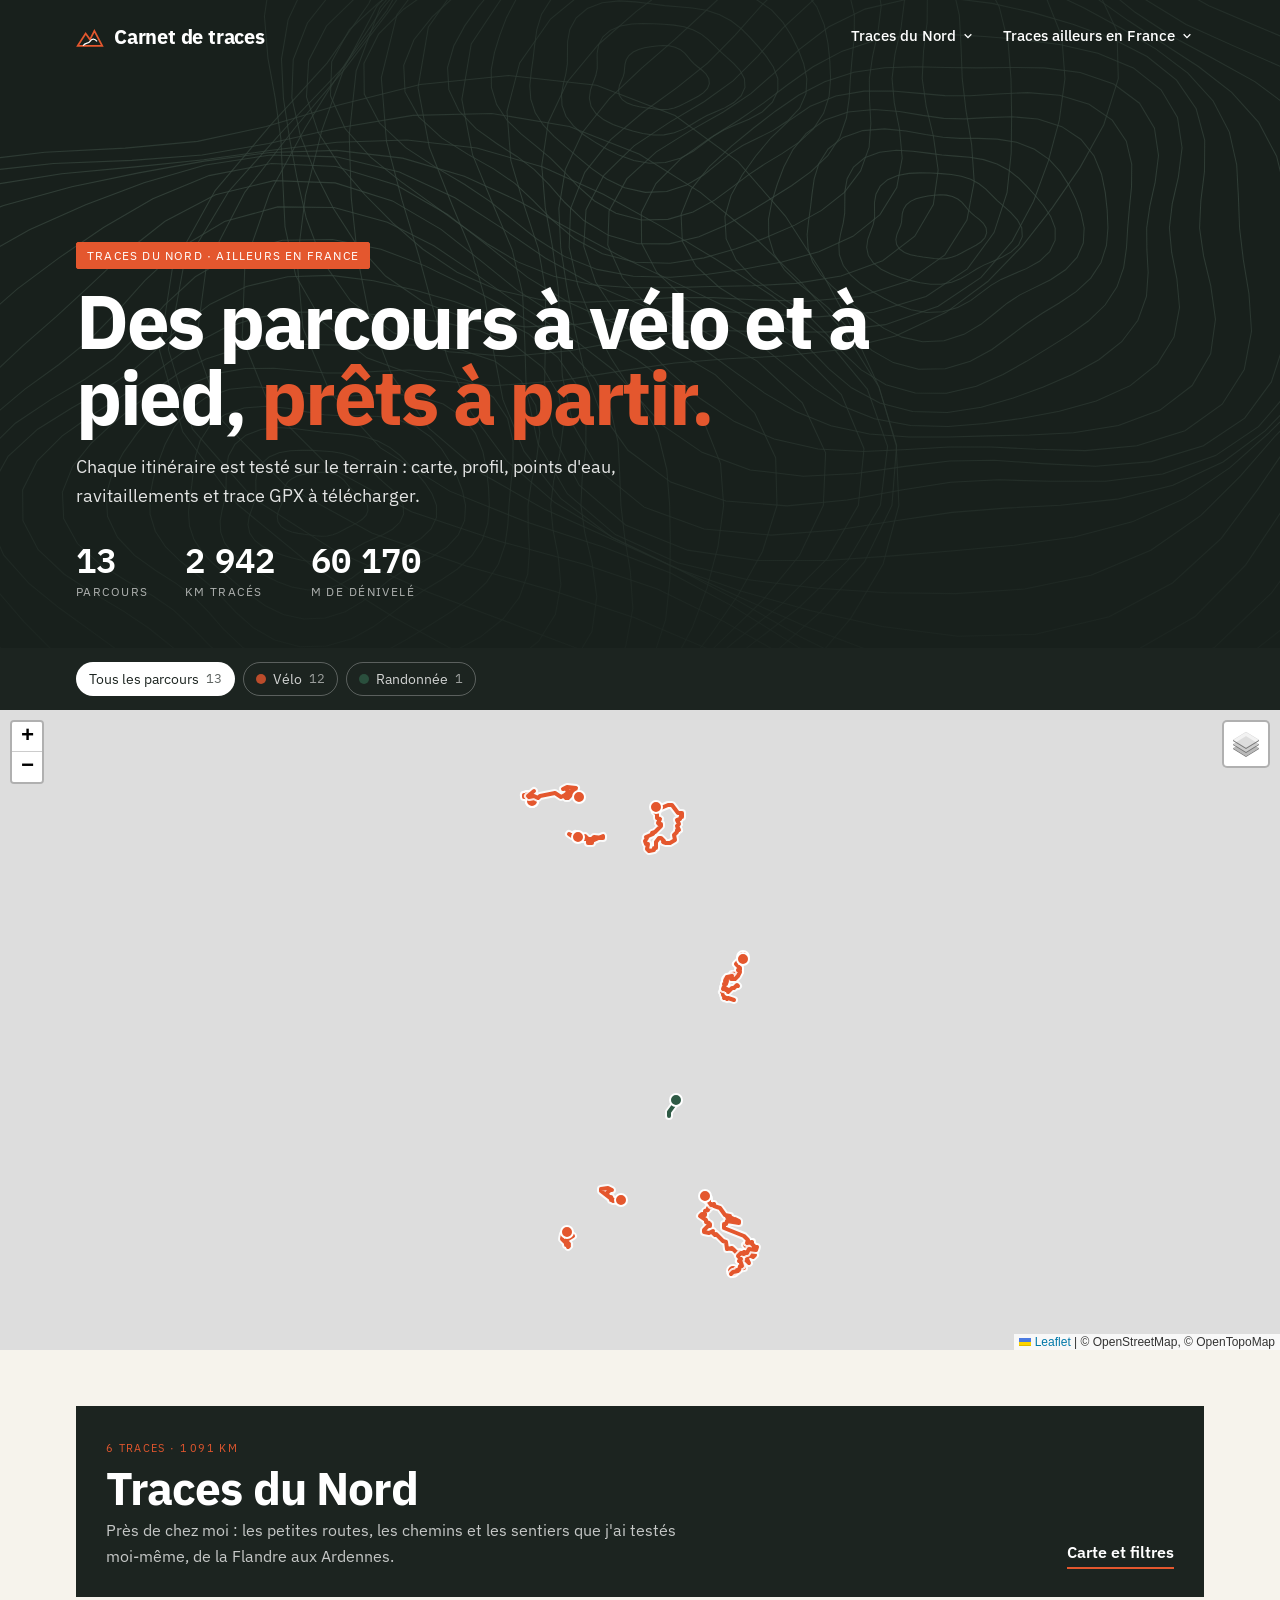
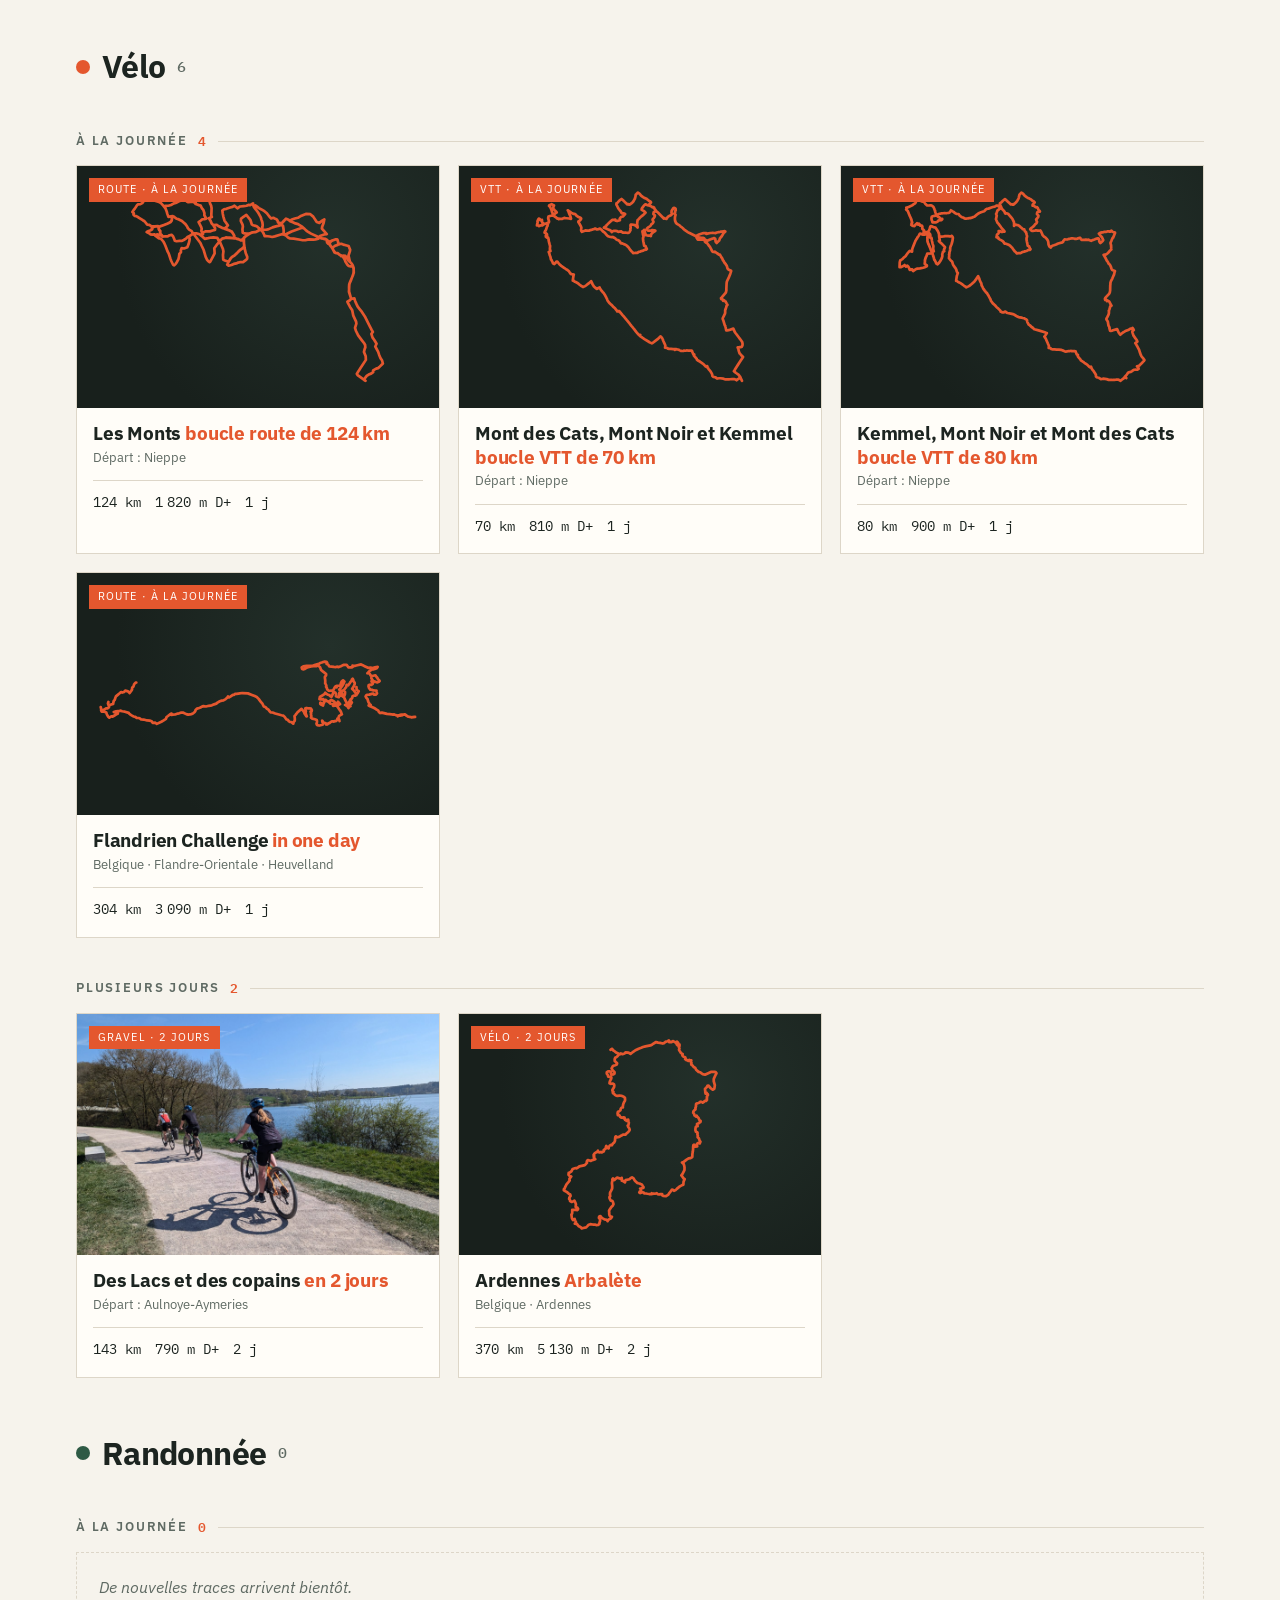
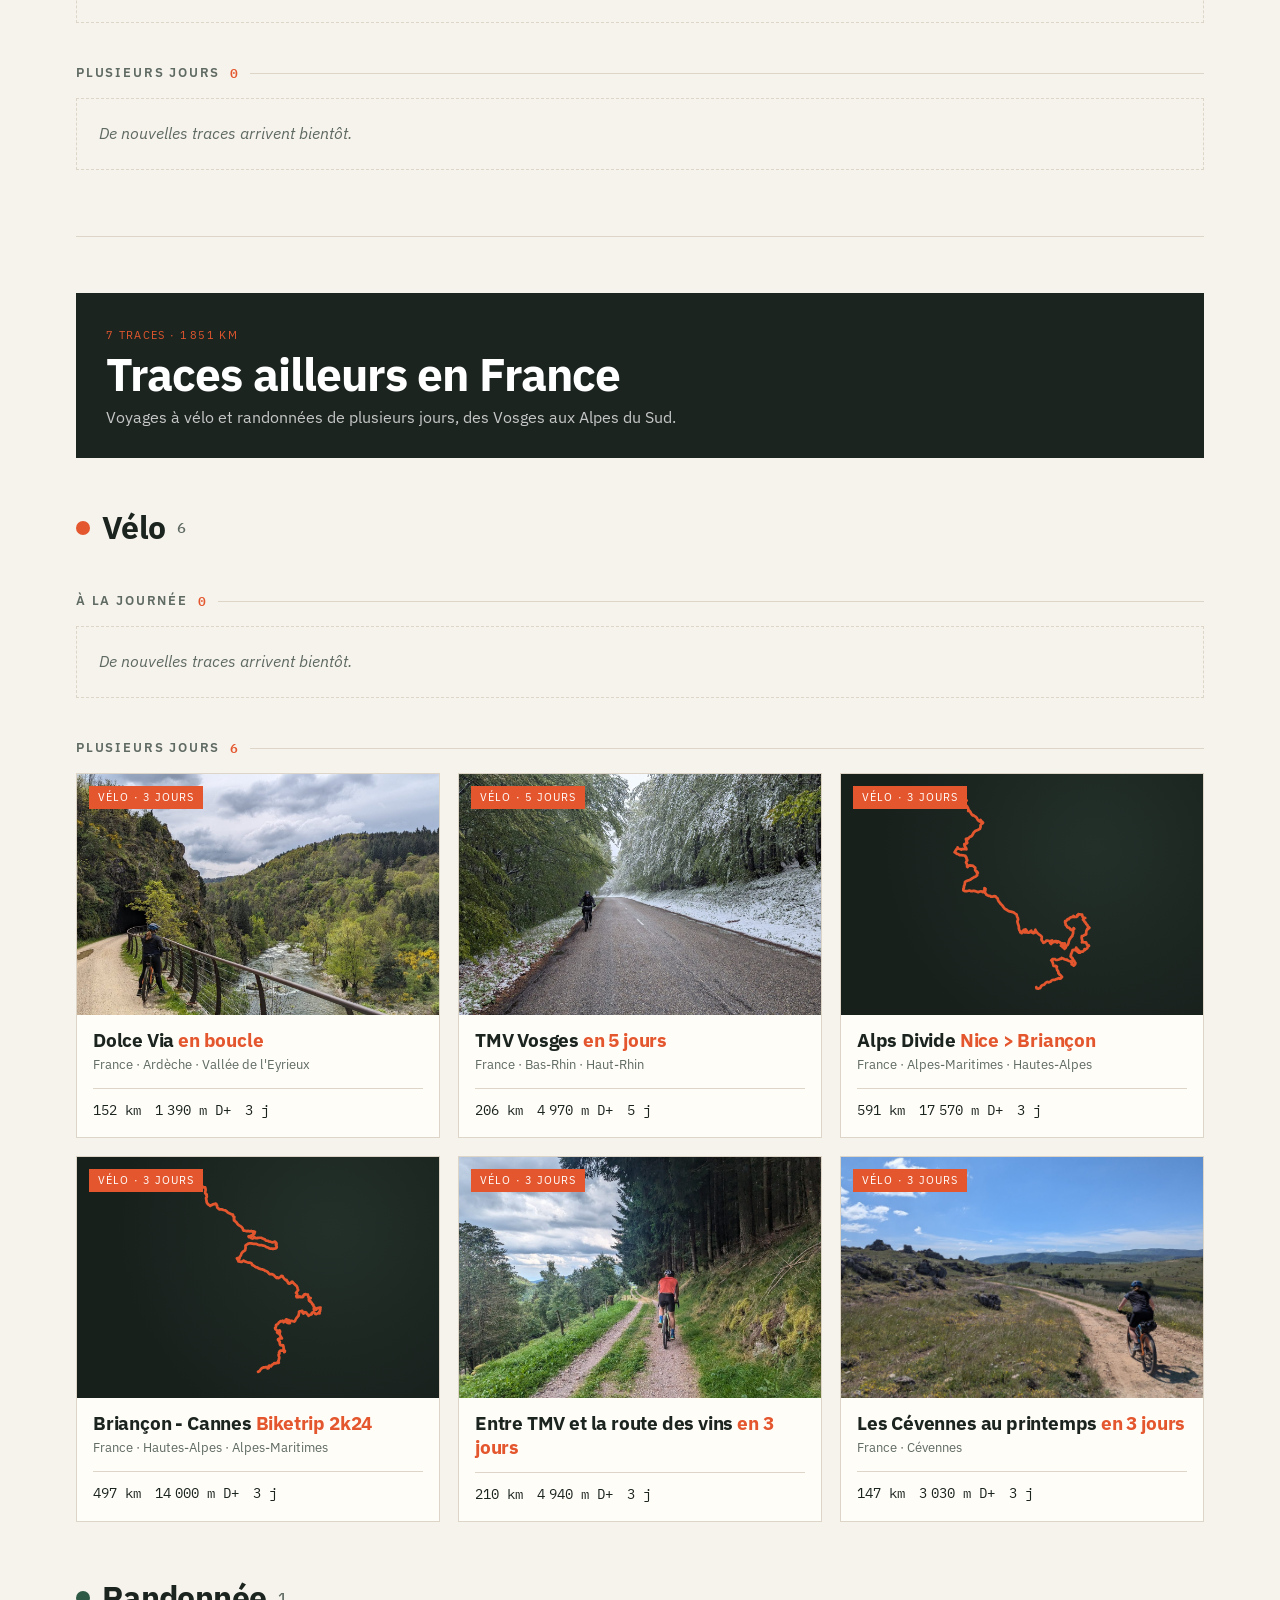
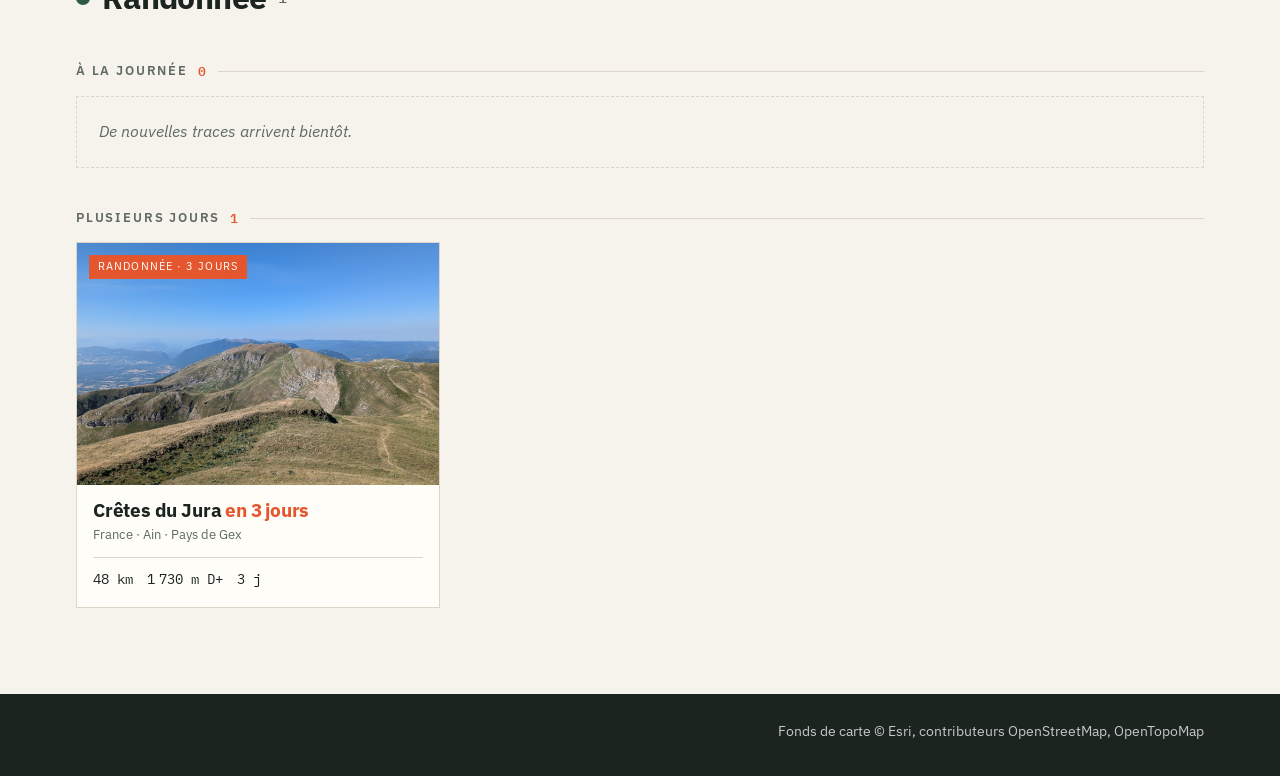
==== commit 061a3b16: "Deux grandes catégories : Traces du Nord et Traces ailleurs en France - menu : une liste déroulante " ====
--- a/index.html
+++ b/index.html
@@ -31,7 +31,7 @@
 <!-- VERSION DES FICHIERS : le "?v=..." force les navigateurs à recharger le style et les
      scripts après une mise à jour. Change ce numéro (ex. la date du jour) quand tu modifies
      style.css ou un fichier .js du dossier assets, ici ET dans l'autre page HTML. -->
-<link rel="stylesheet" href="assets/style.css?v=20261020d">
+<link rel="stylesheet" href="assets/style.css?v=20261021a">
 </head>
 <body class="accueil">
 
@@ -41,7 +41,7 @@
 <section class="hero hero-accueil">
   <div class="fond" id="fond"></div>  <!-- fond en courbes de niveau, dessiné par accueil.js -->
   <div class="contenu">
-    <div class="etiquettes-lieu"><span class="cat">Vélo · Randonnée</span></div>
+    <div class="etiquettes-lieu"><span class="cat">Traces du Nord · Ailleurs en France</span></div>
     <!-- Grand titre : la partie entre <em> et </em> s'affiche en orange -->
     <h1>Des parcours à vélo et à pied, <em>prêts à partir.</em></h1>
     <!-- Phrase d'accroche sous le titre -->
@@ -64,7 +64,7 @@
 
 <!-- Programmes de la page, dans cet ordre : carte (Leaflet), en-tête commun, accueil -->
 <script src="assets/leaflet/leaflet.js"></script>
-<script src="assets/entete.js?v=20261020d"></script>
-<script src="assets/accueil.js?v=20261020d"></script>
+<script src="assets/entete.js?v=20261021a"></script>
+<script src="assets/accueil.js?v=20261021a"></script>
 </body>
 </html>
--- a/assets/style.css
+++ b/assets/style.css
@@ -71,6 +71,9 @@
 .panneau a { display: block; padding: 10px 18px; color: var(--encre); text-decoration: none; font-size: 15px; }
 .panneau a:hover { background: #f1ece1; }
 .panneau a.tout { border-top: 1px solid var(--ligne); margin-top: 4px; font-size: 13px; color: var(--doux); }
+.panneau a.tout.suite { border-top: 0; margin-top: 0; padding-top: 4px; }
+/* Titre de groupe dans le menu déroulant (Vélo, Randonnée) */
+.panneau .groupe { display: block; padding: 12px 18px 2px; font-size: 11px; letter-spacing: .12em; text-transform: uppercase; color: var(--balise); font-weight: 600; }
 @media (hover: hover) { .deroulant:hover .panneau { display: block; } .deroulant:hover .onglet { border-bottom-color: var(--balise); } }
 
 
@@ -245,6 +248,14 @@
 .pied .contenu { display: flex; justify-content: space-between; flex-wrap: wrap; gap: 10px 24px; padding-top: 26px; padding-bottom: 34px; font-size: 14px; }
 .pied a { color: #fff; margin-right: 18px; }
 @media (max-width: 700px) { .panneau { left: 0; right: auto; } .menu { margin-left: -12px; } }
+/* Téléphone : onglets du menu sur une ligne chacun, panneau calé sur la gauche du menu */
+.onglet { white-space: nowrap; }
+@media (max-width: 480px) {
+  .menu { position: relative; flex-wrap: wrap; }
+  .deroulant { position: static; }
+  .panneau { left: 12px; right: auto; max-width: calc(100vw - 32px); }
+  .onglet { font-size: 14px; padding: 8px 9px; }
+}
 
 
 
@@ -265,12 +276,28 @@
 .filtres-accueil .pastille { width: 10px; height: 10px; }
 .filtres-accueil .mono { color: inherit; opacity: .7; }
 #carte-globale { height: min(72vh, 640px); }  /* hauteur de la grande carte de l'accueil */
-.titre-rubrique { font-size: clamp(30px, 5vw, 44px); letter-spacing: -.02em; margin: 64px 0 6px; display: flex; align-items: center; gap: 14px; }
+.titre-rubrique { font-size: clamp(24px, 3.6vw, 32px); letter-spacing: -.02em; margin: 44px 0 4px; display: flex; align-items: center; gap: 12px; scroll-margin-top: 20px; }
+.titre-rubrique .mono { font-size: 15px; color: var(--doux); font-weight: 500; }
+.rubrique { scroll-margin-top: 20px; }
 .titre-rubrique .pastille, .rubrique .pastille { width: 14px; height: 14px; border-radius: 50%; display: inline-block; }
 .sous-rubrique { scroll-margin-top: 20px; padding: 10px 0 6px; }
-.sous-rubrique h3 { font-size: 13px; letter-spacing: .14em; text-transform: uppercase; color: var(--doux); font-weight: 600; margin: 24px 0 14px; display: flex; align-items: center; gap: 10px; }
-.sous-rubrique h3::after { content: ""; flex: 1; height: 1px; background: var(--ligne); }
-.sous-rubrique h3 .mono { color: var(--balise); }
+.sous-rubrique > h3, .sous-rubrique > h4 { font-size: 13px; letter-spacing: .14em; text-transform: uppercase; color: var(--doux); font-weight: 600; margin: 24px 0 14px; display: flex; align-items: center; gap: 10px; }
+.sous-rubrique > h3::after, .sous-rubrique > h4::after { content: ""; flex: 1; height: 1px; background: var(--ligne); }
+.sous-rubrique > h3 .mono, .sous-rubrique > h4 .mono { color: var(--balise); }
+
+/* ---------------------------------------------------------------------
+   GRANDES CATÉGORIES DE L'ACCUEIL (Traces du Nord / ailleurs en France) :
+   un bandeau sombre en tête de chaque catégorie, puis ses rubriques.
+   --------------------------------------------------------------------- */
+.categorie { scroll-margin-top: 20px; padding-bottom: 20px; }
+.categorie + .categorie { border-top: 1px solid var(--ligne); margin-top: 40px; }
+.entete-categorie { display: grid; grid-template-columns: minmax(0, 1fr) auto; gap: 14px 28px; align-items: end; background: var(--encre); color: #fff; padding: 28px 30px; margin-top: 56px; }
+.entete-categorie .cat { font-size: 11px; letter-spacing: .12em; text-transform: uppercase; color: var(--balise); }
+.entete-categorie h2 { margin: 4px 0 6px; font-size: clamp(30px, 5vw, 46px); letter-spacing: -.02em; line-height: 1.05; text-wrap: balance; }
+.entete-categorie p { margin: 0; color: rgba(255,255,255,.75); max-width: 60ch; }
+.entete-categorie .aller { color: #fff; font-weight: 600; white-space: nowrap; text-decoration: none; border-bottom: 2px solid var(--balise); padding-bottom: 2px; }
+.entete-categorie .aller:hover { color: var(--balise); }
+@media (max-width: 640px) { .entete-categorie { grid-template-columns: 1fr; padding: 22px 20px; } }
 /* Grille des vignettes : chaque vignette fait au moins 290 px de large, 18 px d'écart */
 .grille { display: grid; grid-template-columns: repeat(auto-fill, minmax(290px, 1fr)); gap: 18px; }
 .bientot { margin: 0; padding: 22px; border: 1px dashed var(--ligne); color: var(--doux); font-style: italic; grid-column: 1 / -1; }
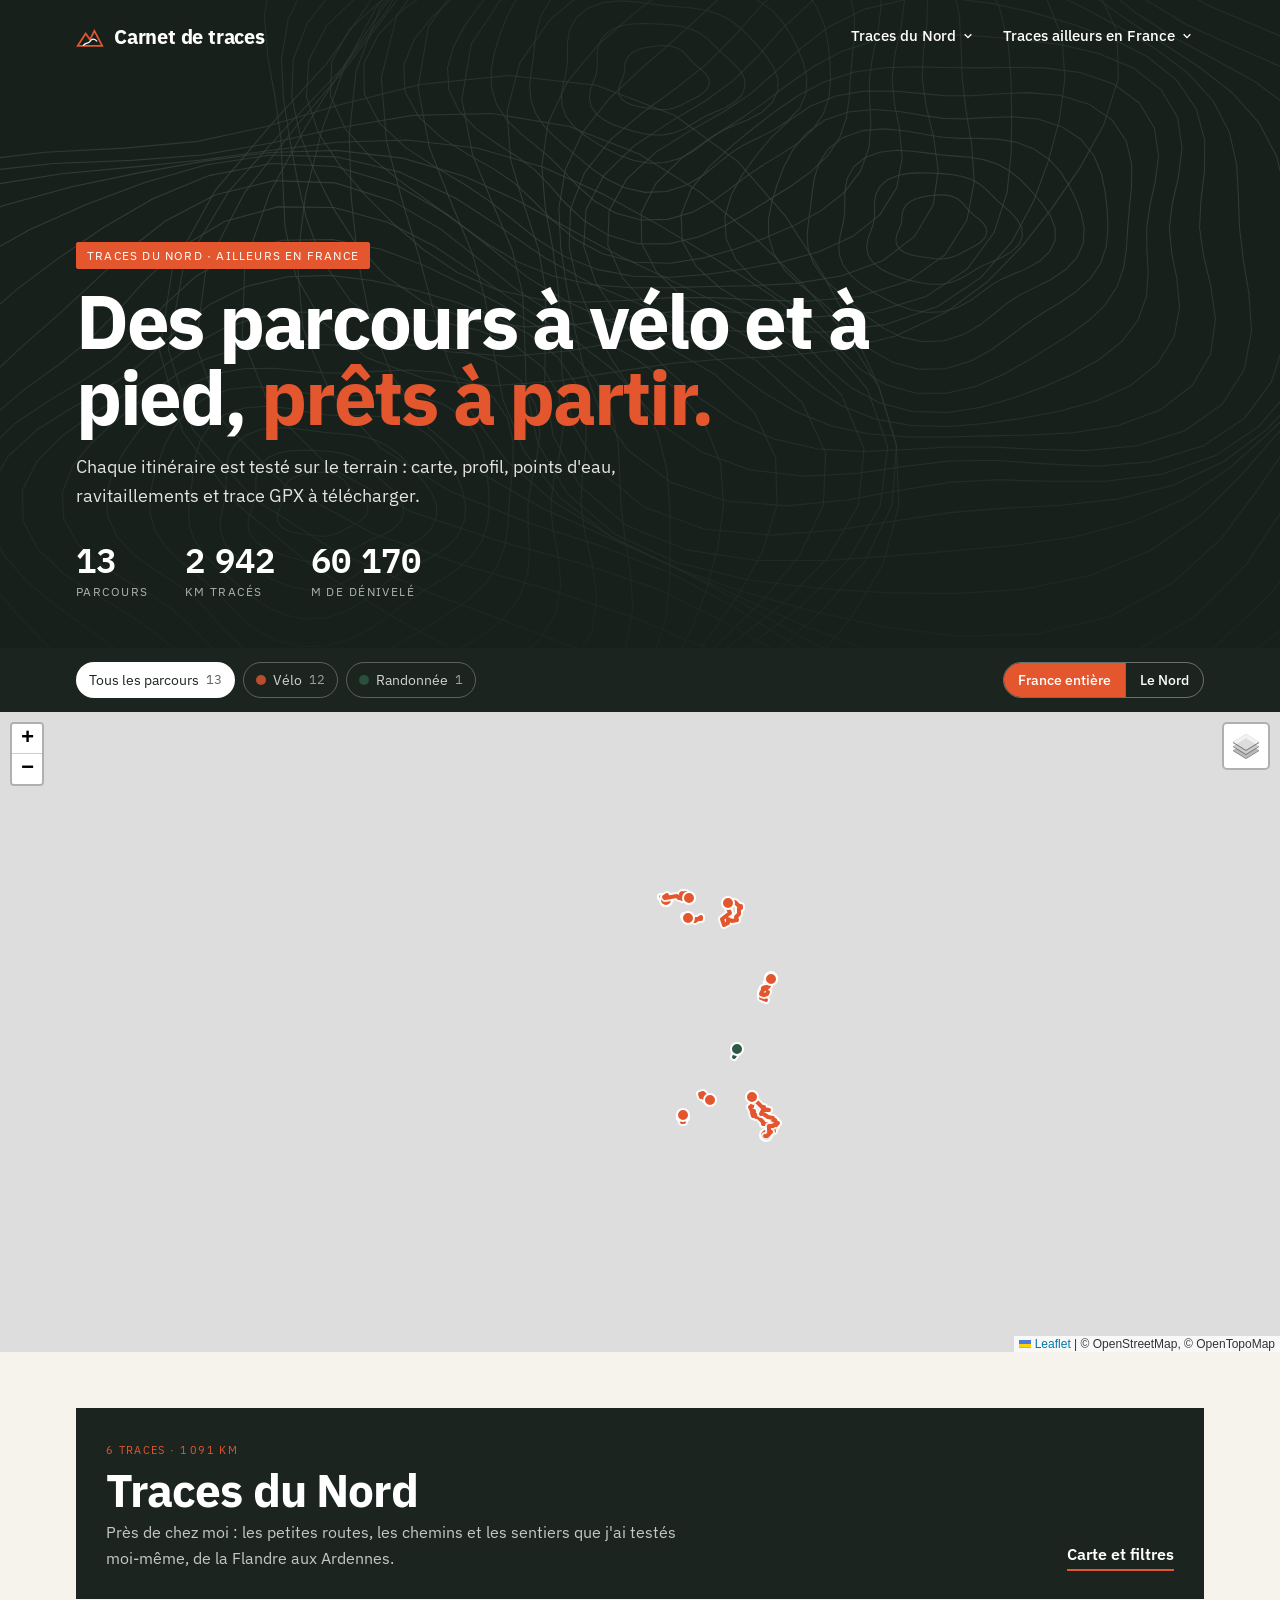
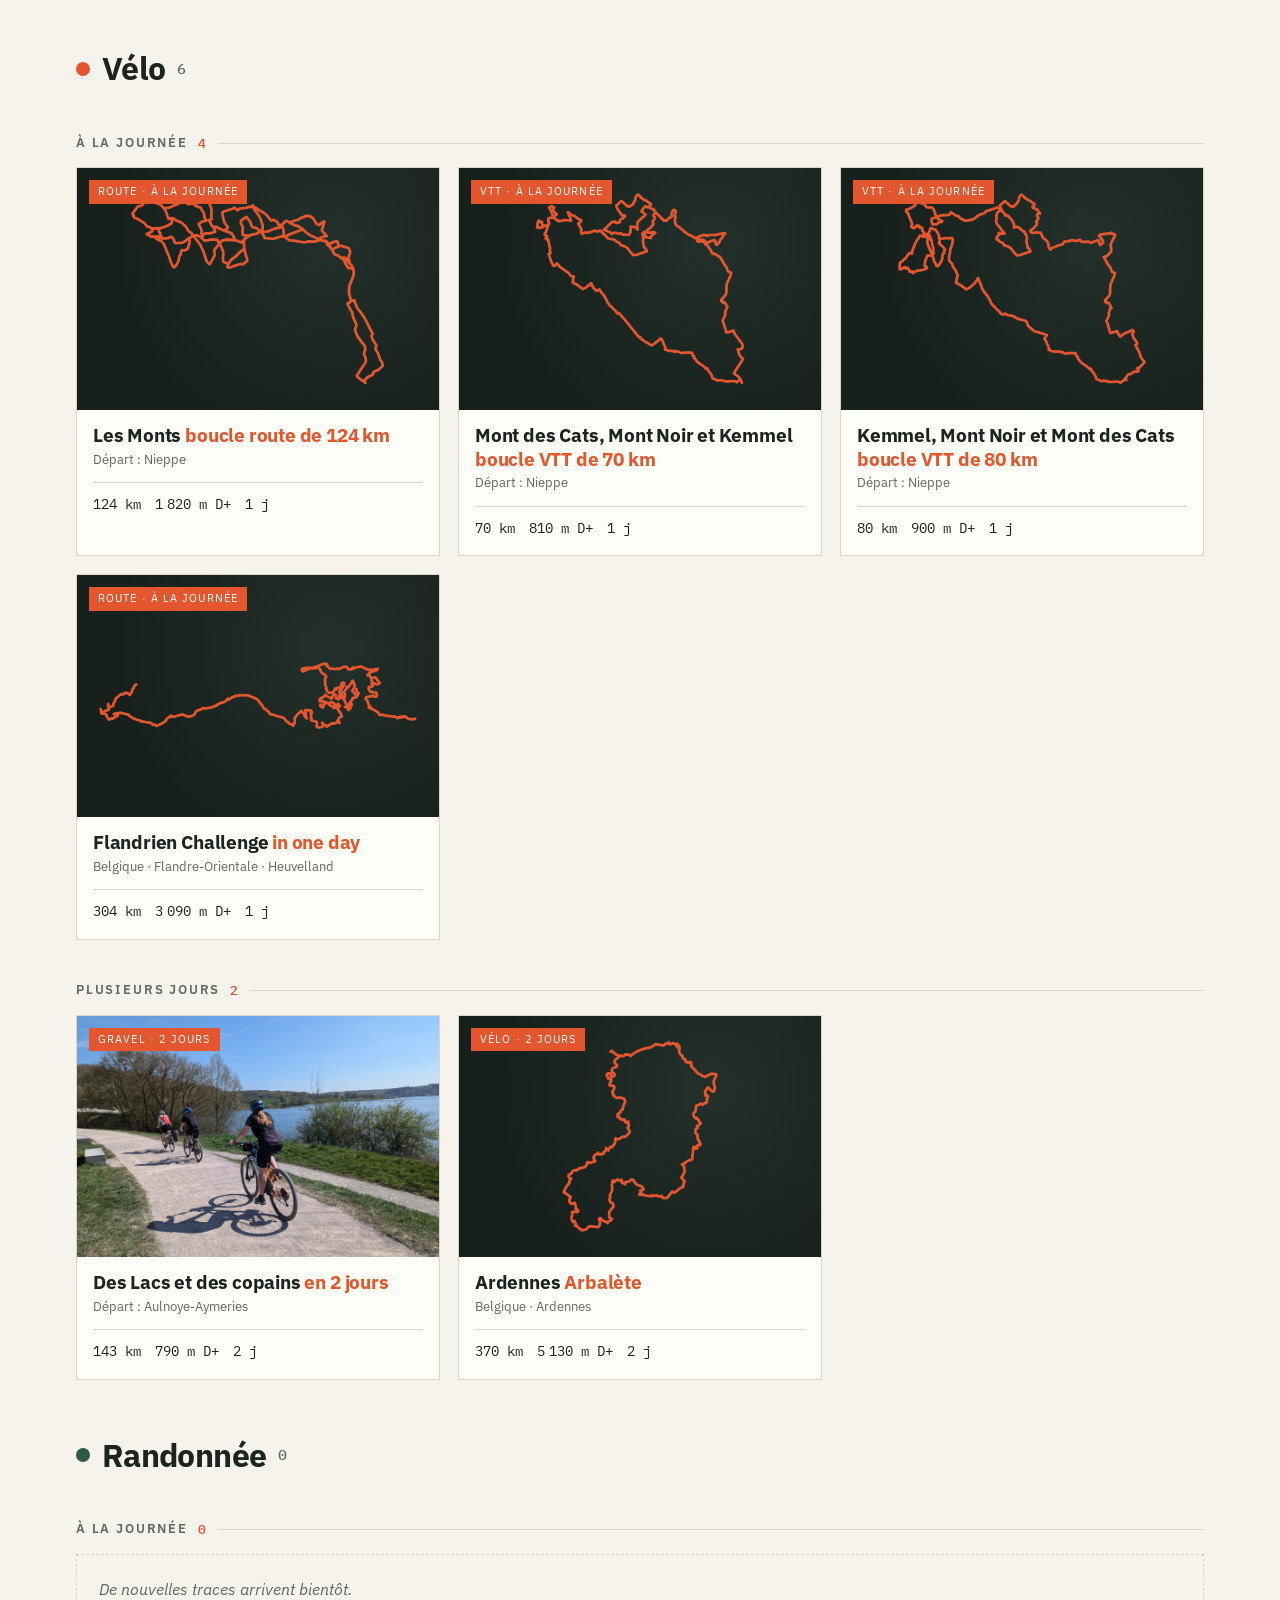
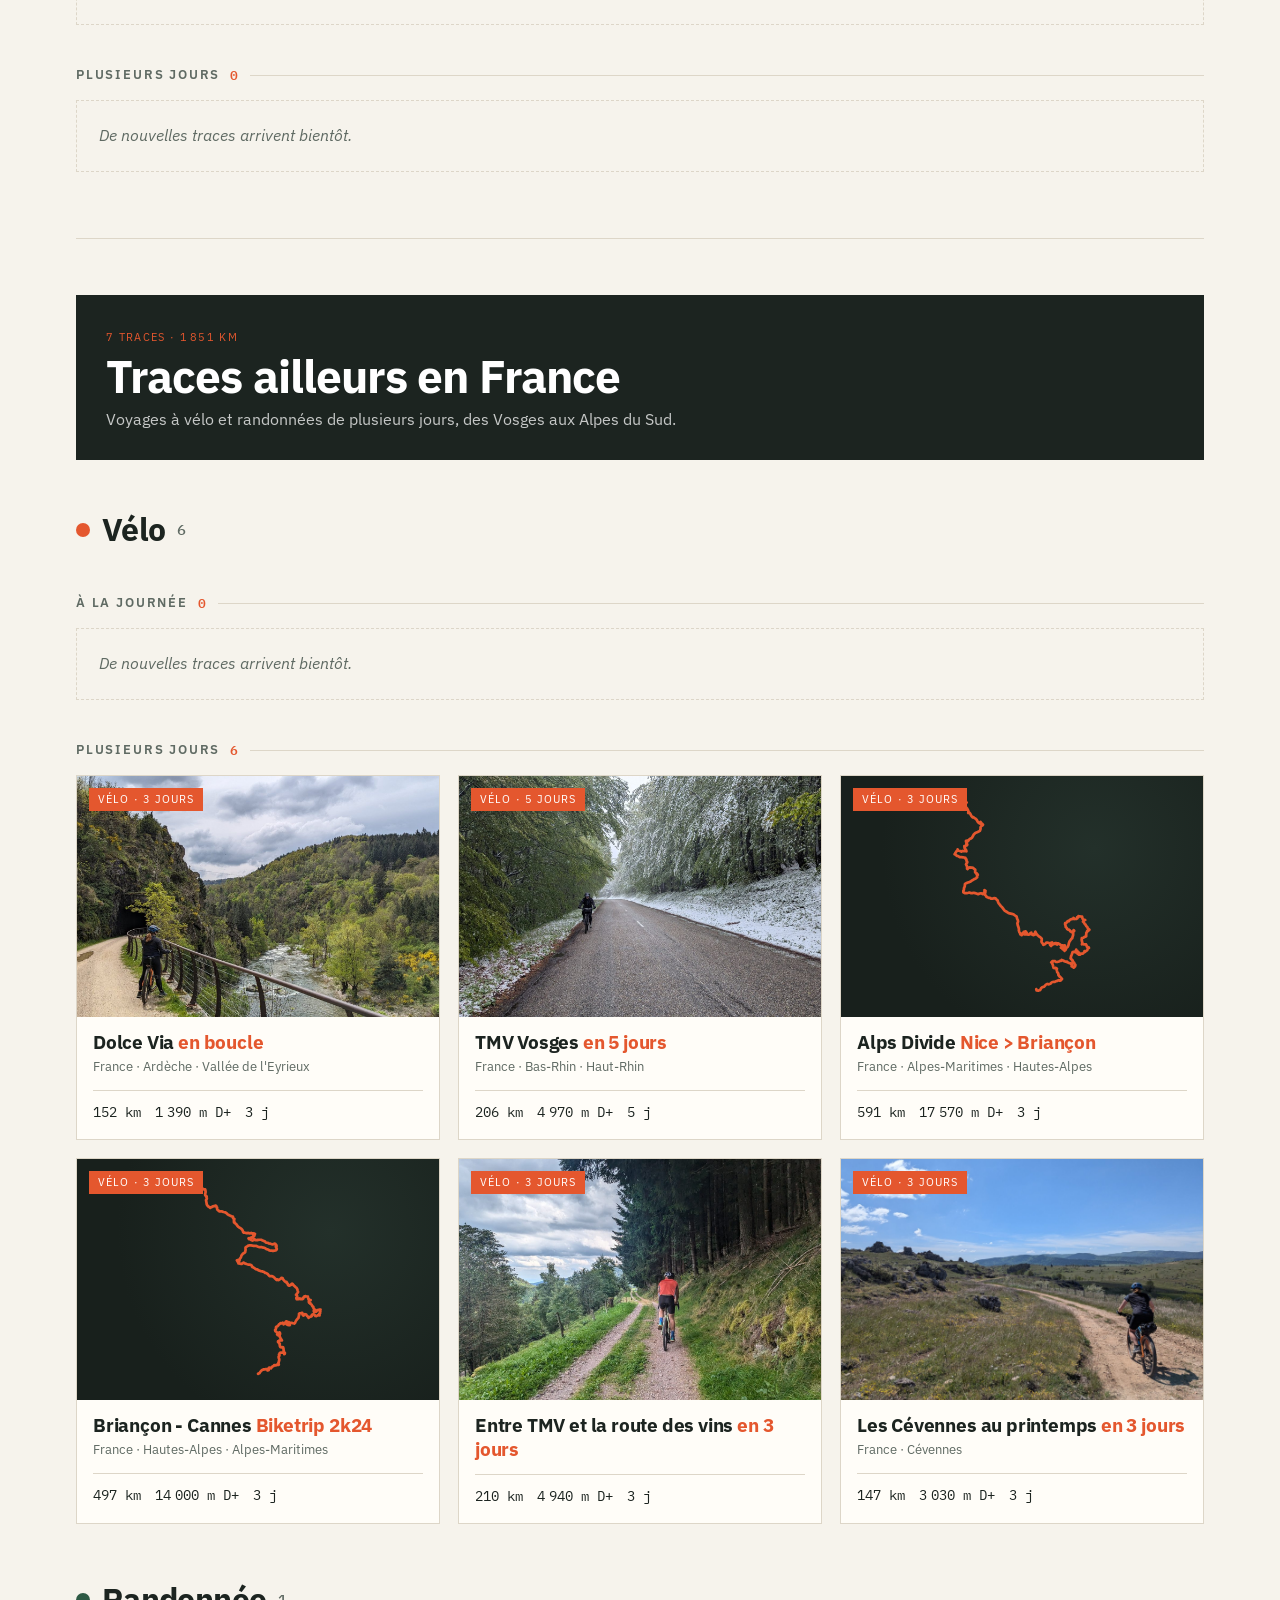
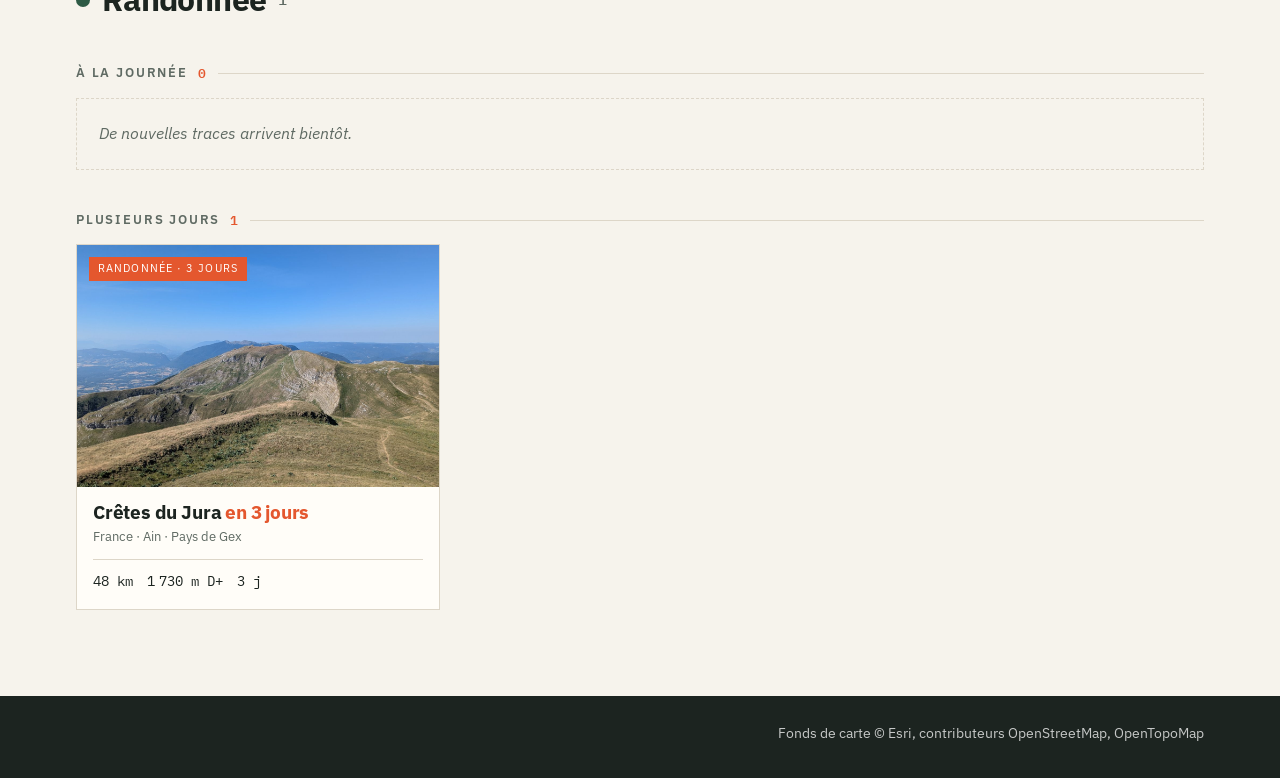
==== commit 3376cefd: "Accueil : deux vues de la grande carte, France entière et Le Nord - boutons « France entière » (ouve" ====
--- a/index.html
+++ b/index.html
@@ -31,7 +31,7 @@
 <!-- VERSION DES FICHIERS : le "?v=..." force les navigateurs à recharger le style et les
      scripts après une mise à jour. Change ce numéro (ex. la date du jour) quand tu modifies
      style.css ou un fichier .js du dossier assets, ici ET dans l'autre page HTML. -->
-<link rel="stylesheet" href="assets/style.css?v=20261021a">
+<link rel="stylesheet" href="assets/style.css?v=20261021b">
 </head>
 <body class="accueil">
 
@@ -64,7 +64,7 @@
 
 <!-- Programmes de la page, dans cet ordre : carte (Leaflet), en-tête commun, accueil -->
 <script src="assets/leaflet/leaflet.js"></script>
-<script src="assets/entete.js?v=20261021a"></script>
-<script src="assets/accueil.js?v=20261021a"></script>
+<script src="assets/entete.js?v=20261021b"></script>
+<script src="assets/accueil.js?v=20261021b"></script>
 </body>
 </html>
--- a/assets/style.css
+++ b/assets/style.css
@@ -274,6 +274,13 @@
 .filtres-accueil .filtre[aria-pressed="true"] { background: #fff; color: var(--encre); opacity: 1; }
 .filtres-accueil .filtre[aria-pressed="false"] { opacity: .8; }
 .filtres-accueil .pastille { width: 10px; height: 10px; }
+/* Boutons de vue de la grande carte (France entière / Le Nord), à droite des filtres */
+.filtres-accueil .vues { margin-left: auto; display: inline-flex; border: 1px solid rgba(255,255,255,.35); border-radius: 999px; overflow: hidden; }
+.filtres-accueil .vue { background: transparent; color: #fff; border: 0; padding: 6px 14px; font: inherit; font-size: 14px; font-weight: 500; cursor: pointer; }
+.filtres-accueil .vue + .vue { border-left: 1px solid rgba(255,255,255,.35); }
+.filtres-accueil .vue[aria-pressed="true"] { background: var(--balise); color: #fff; }
+.filtres-accueil .vue:focus-visible, .filtres-accueil .filtre:focus-visible { outline: 2px solid var(--balise); outline-offset: 2px; }
+@media (max-width: 560px) { .filtres-accueil .vues { margin-left: 0; } }
 .filtres-accueil .mono { color: inherit; opacity: .7; }
 #carte-globale { height: min(72vh, 640px); }  /* hauteur de la grande carte de l'accueil */
 .titre-rubrique { font-size: clamp(24px, 3.6vw, 32px); letter-spacing: -.02em; margin: 44px 0 4px; display: flex; align-items: center; gap: 12px; scroll-margin-top: 20px; }
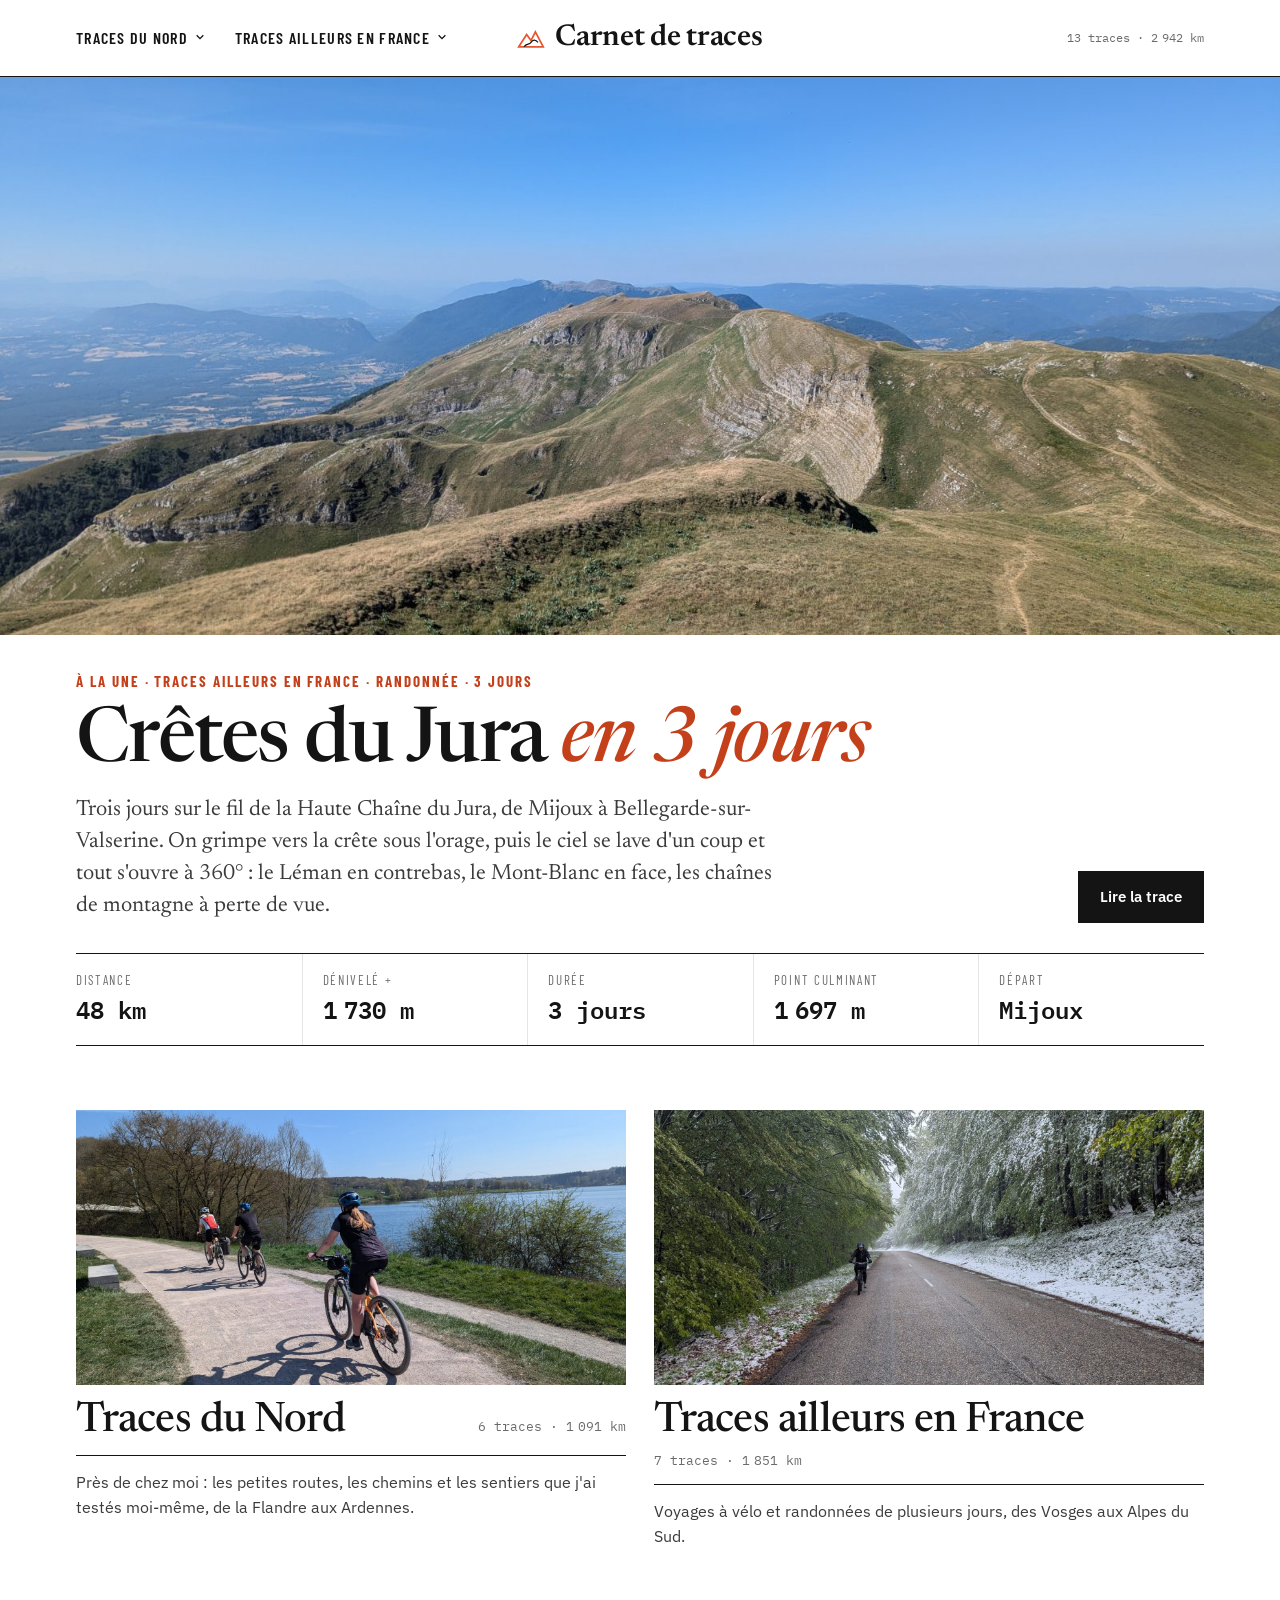
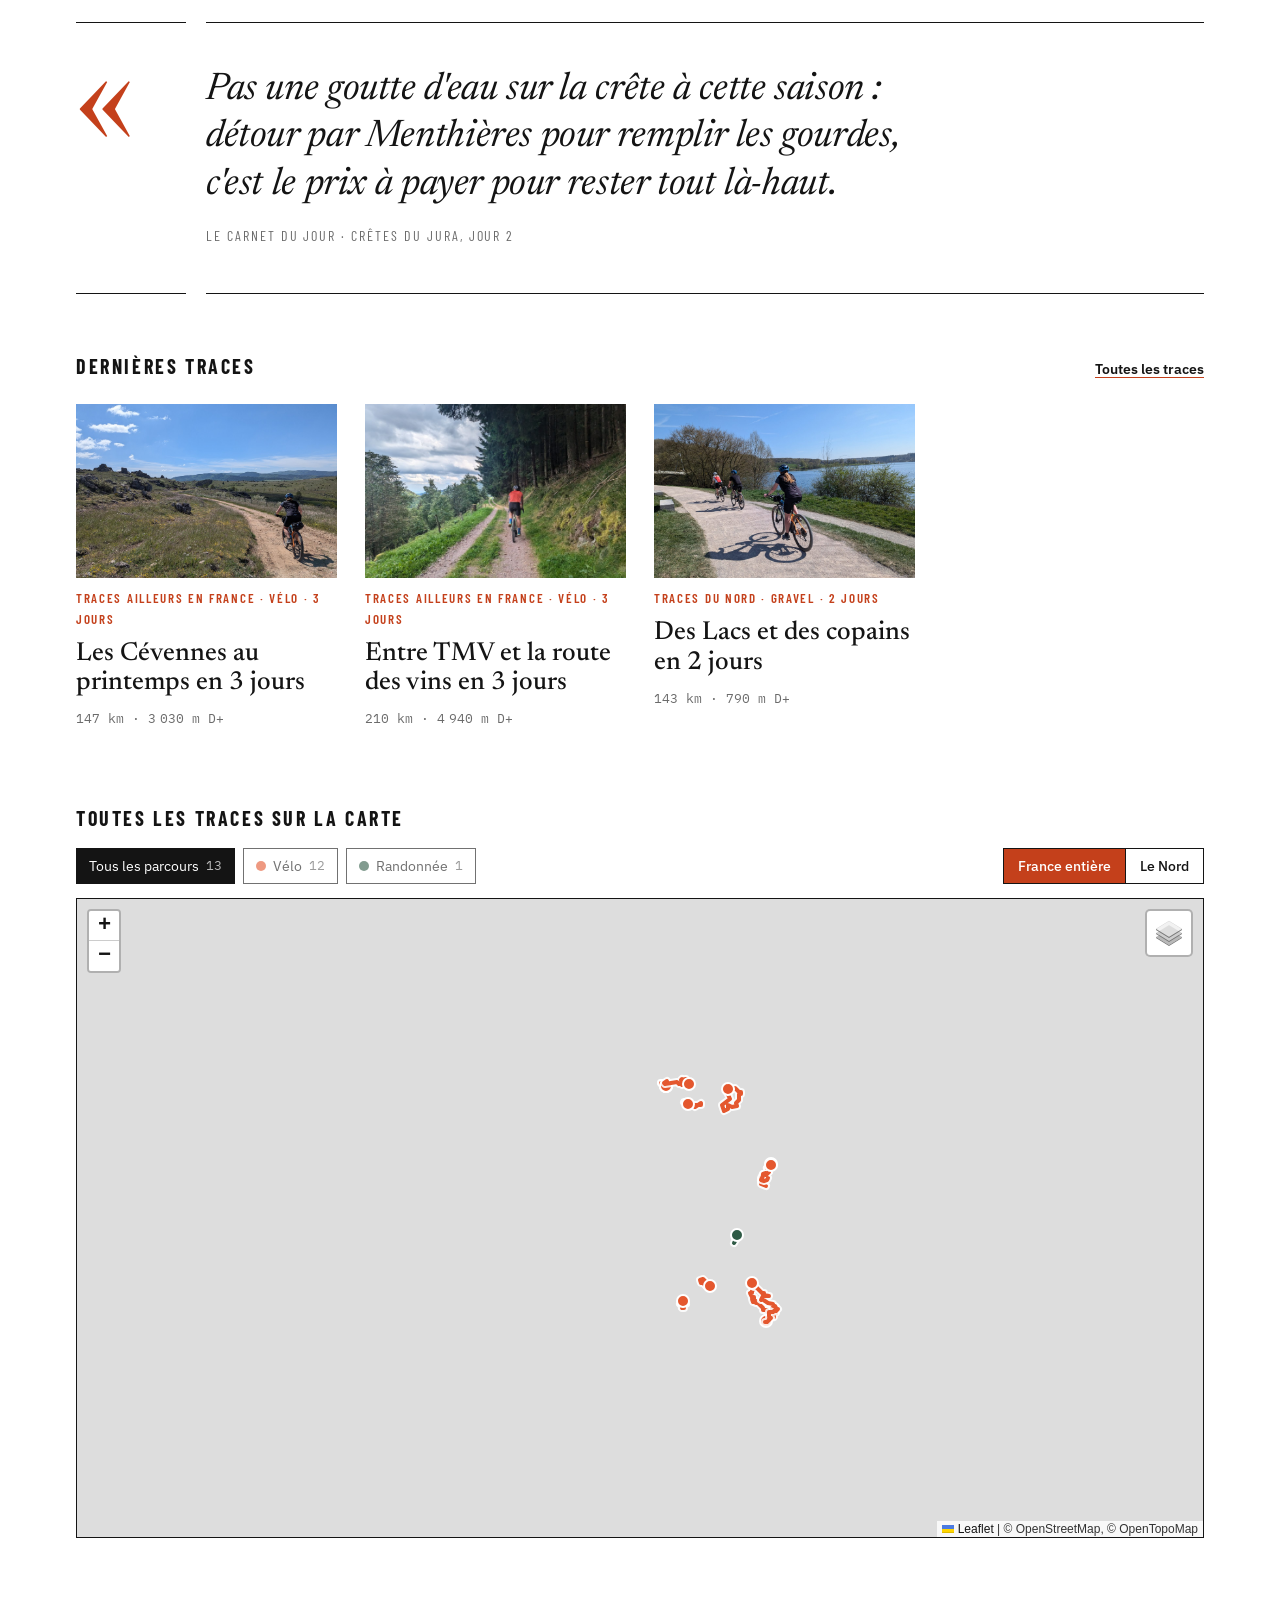
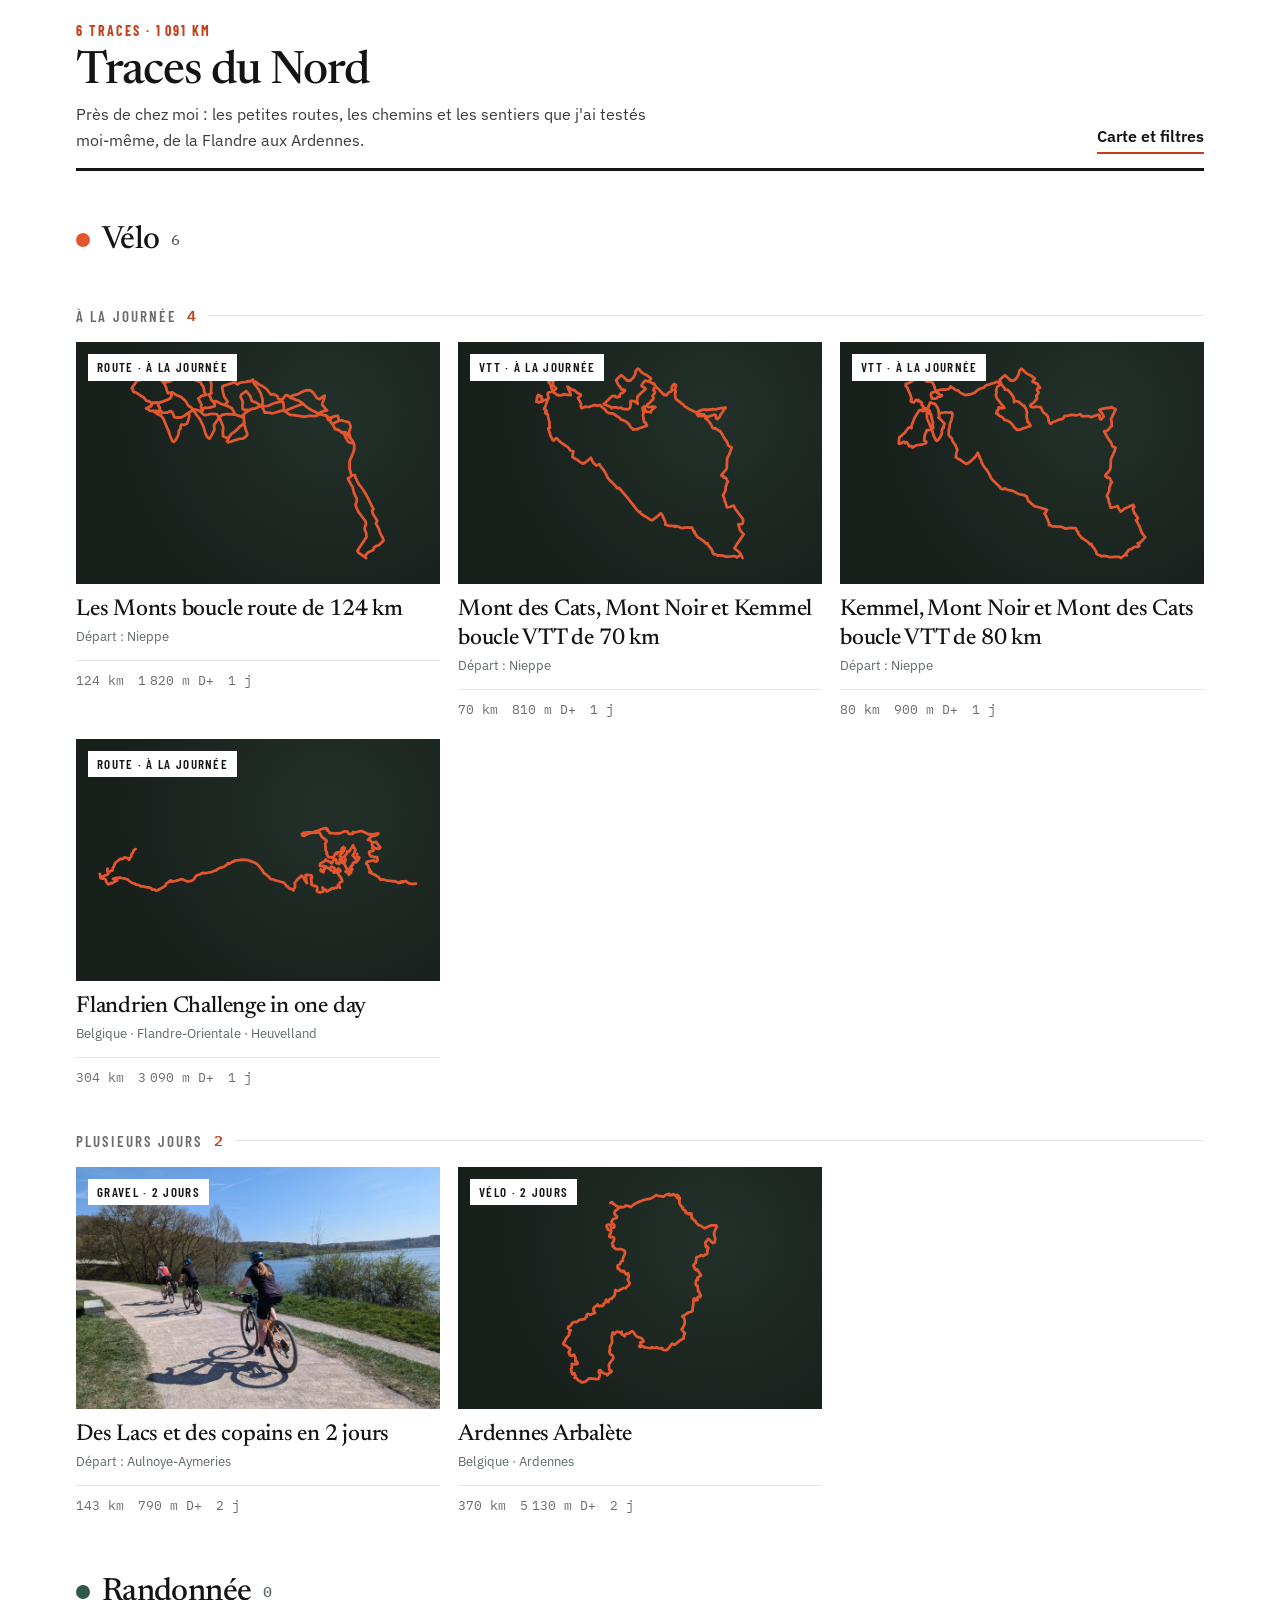
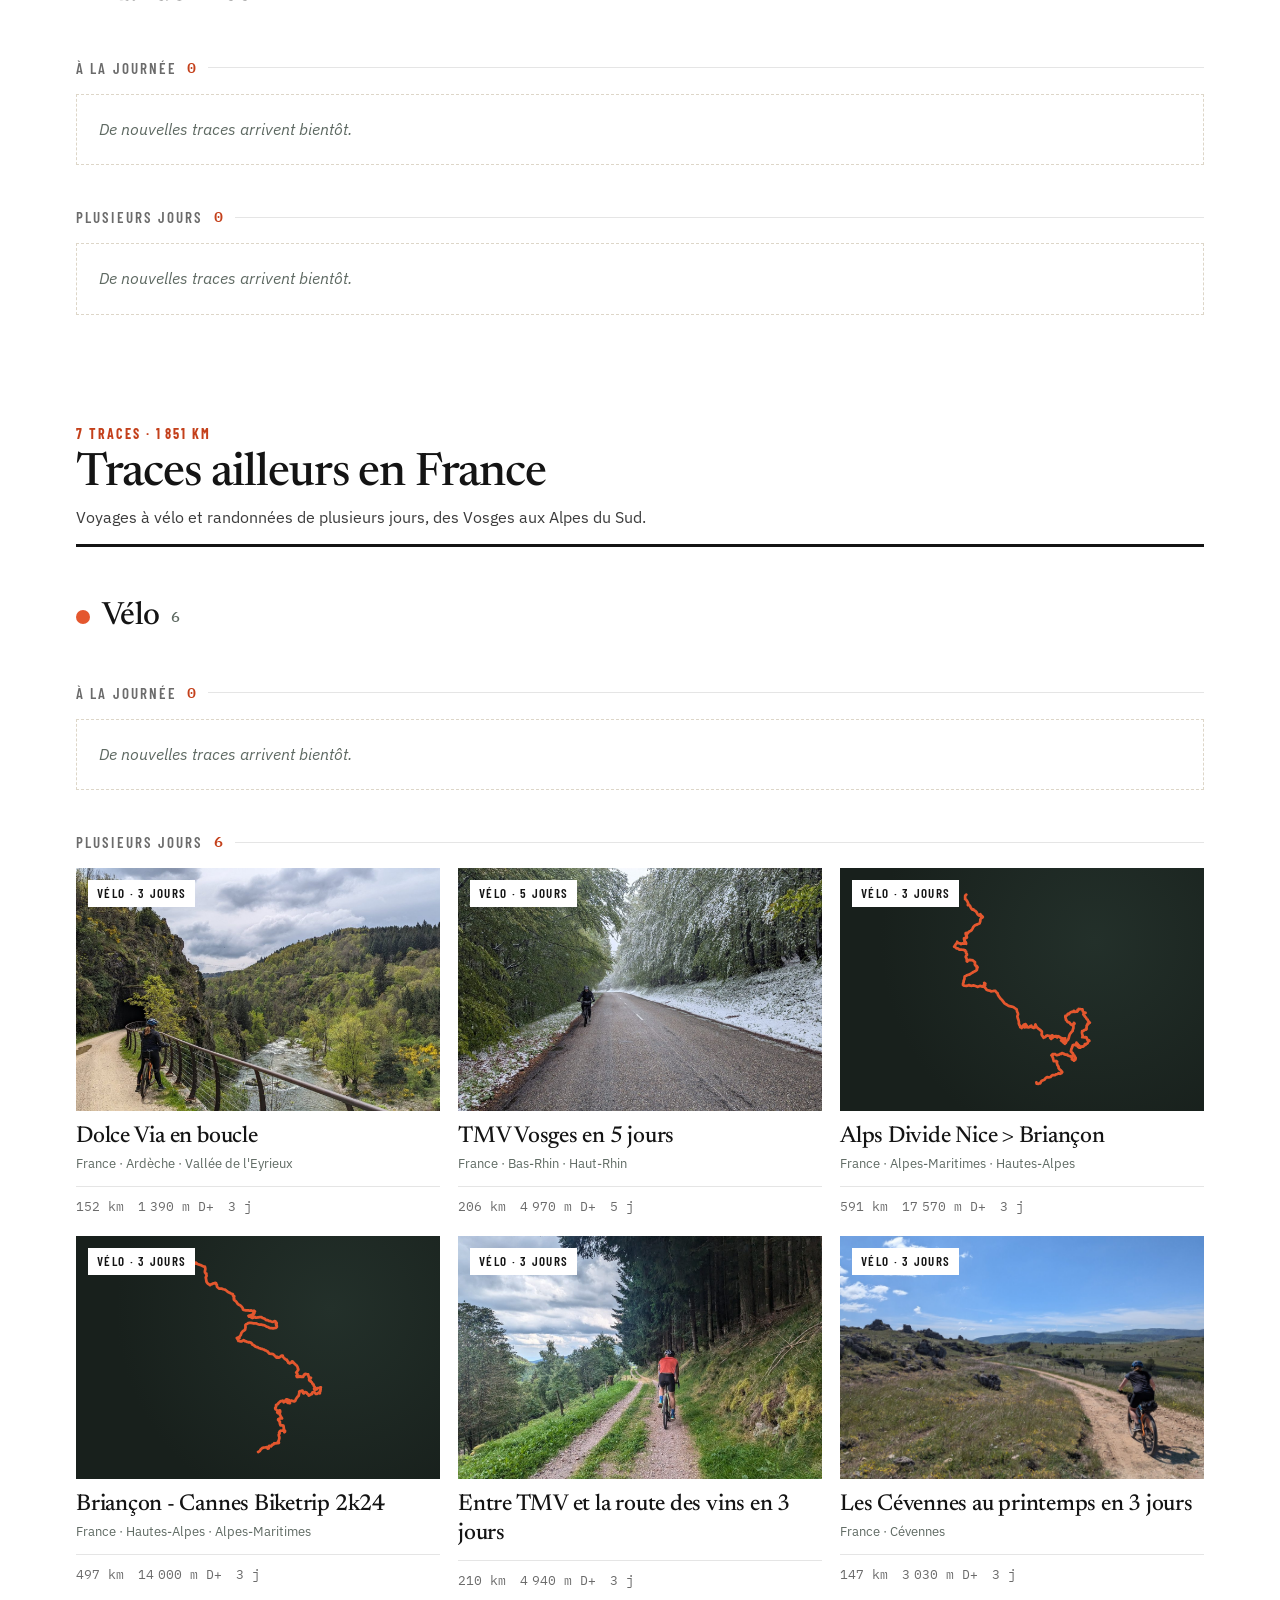
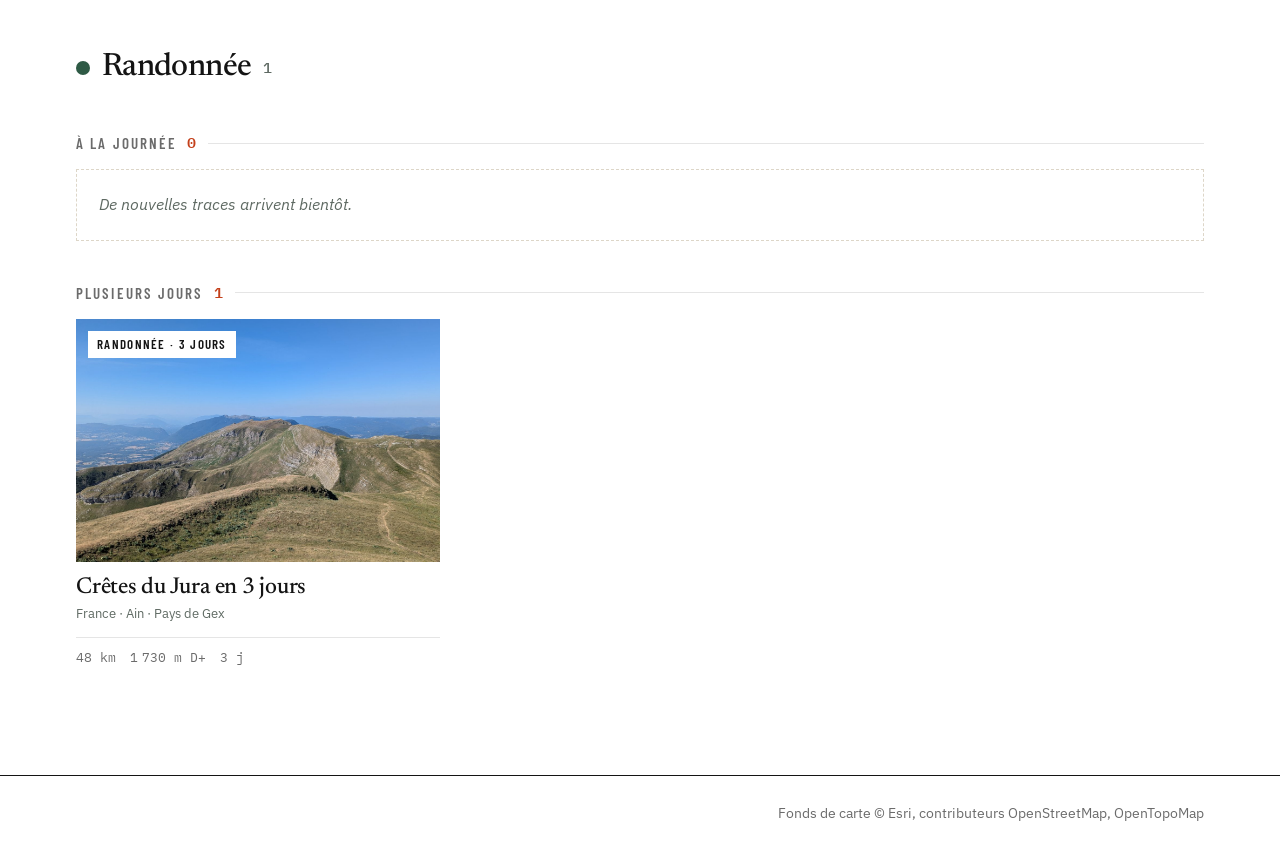
==== commit e359660b: "Brouillon : accueil en style éditorial (À la une, catégories, citation, dernières traces) Co-Authore" ====
--- a/index.html
+++ b/index.html
@@ -23,37 +23,40 @@
 <!-- Description affichée sous le titre dans les résultats Google -->
 <meta name="description" content="Parcours à vélo et randonnées, à la journée ou sur plusieurs jours : carte, profil, points d'intérêt et GPX à télécharger.">
 
-<!-- Polices de caractères (IBM Plex), chargées depuis Google Fonts -->
+<!-- Polices de caractères (Newsreader pour les titres, Barlow Condensed pour les étiquettes,
+     IBM Plex pour le texte et les chiffres), chargées depuis Google Fonts -->
 <link rel="preconnect" href="https://fonts.googleapis.com">
-<link href="https://fonts.googleapis.com/css2?family=IBM+Plex+Mono:wght@400;600&family=IBM+Plex+Sans:wght@400;500;600;700&display=swap" rel="stylesheet">
+<link href="https://fonts.googleapis.com/css2?family=Newsreader:ital,opsz,wght@0,6..72,400;0,6..72,500;0,6..72,600;1,6..72,400&family=Barlow+Condensed:wght@600;700&family=IBM+Plex+Mono:wght@400;600&family=IBM+Plex+Sans:wght@400;500;600;700&display=swap" rel="stylesheet">
 <!-- Styles de la carte (Leaflet), puis les styles du site (couleurs, tailles...) -->
 <link rel="stylesheet" href="assets/leaflet/leaflet.css">
 <!-- VERSION DES FICHIERS : le "?v=..." force les navigateurs à recharger le style et les
      scripts après une mise à jour. Change ce numéro (ex. la date du jour) quand tu modifies
      style.css ou un fichier .js du dossier assets, ici ET dans l'autre page HTML. -->
-<link rel="stylesheet" href="assets/style.css?v=20261021b">
+<link rel="stylesheet" href="assets/style.css?v=20261021c">
 </head>
-<body class="accueil">
+<!-- "editorial" = style magazine de l'accueil (règles en fin de style.css) -->
+<body class="accueil editorial">
 
 <!-- L'en-tête (logo + menus) est ajouté ici automatiquement par assets/entete.js -->
 
-<!-- ===== BANDEAU D'OUVERTURE ===== -->
-<section class="hero hero-accueil">
-  <div class="fond" id="fond"></div>  <!-- fond en courbes de niveau, dessiné par accueil.js -->
-  <div class="contenu">
-    <div class="etiquettes-lieu"><span class="cat">Traces du Nord · Ailleurs en France</span></div>
-    <!-- Grand titre : la partie entre <em> et </em> s'affiche en orange -->
-    <h1>Des parcours à vélo et à pied, <em>prêts à partir.</em></h1>
-    <!-- Phrase d'accroche sous le titre -->
-    <p class="chapeau">Chaque itinéraire est testé sur le terrain : carte, profil, points d'eau, ravitaillements et trace GPX à télécharger.</p>
-    <div class="compteurs" id="compteurs"></div>  <!-- compteurs remplis par accueil.js -->
-  </div>
-</section>
+<!-- ===== À LA UNE : une trace en grand (photo, titre, chapô, chiffres) =====
+     La trace choisie se règle dans assets/accueil.js (A_LA_UNE). -->
+<section class="une" id="une"></section>
+
+<!-- ===== LES DEUX CATÉGORIES (Traces du Nord, Ailleurs en France) ===== -->
+<section class="contenu portes" id="portes"></section>
+
+<!-- ===== CITATION tirée du carnet (réglage CITATION dans assets/accueil.js) ===== -->
+<section class="contenu citation" id="citation"></section>
+
+<!-- ===== DERNIÈRES TRACES (les dernières ajoutées aux listes, avec photo) ===== -->
+<section class="contenu dernieres" id="dernieres"></section>
 
 <!-- ===== GRANDE CARTE DE TOUS LES PARCOURS ===== -->
-<section class="bloc-carte-accueil">
-  <div class="contenu filtres-accueil" id="filtres"></div>  <!-- boutons Tous / Vélo / Randonnée -->
-  <div id="carte-globale"></div>                            <!-- la carte -->
+<section class="bloc-carte-accueil" id="toutes-les-traces">
+  <div class="contenu"><h2 class="titre-bloc">Toutes les traces sur la carte</h2></div>
+  <div class="contenu filtres-accueil" id="filtres"></div>  <!-- boutons Tous / Vélo / Randonnée + vues -->
+  <div class="contenu"><div id="carte-globale"></div></div>  <!-- la carte -->
 </section>
 
 <!-- ===== RUBRIQUES ET VIGNETTES (remplies par accueil.js) ===== -->
@@ -64,7 +67,7 @@
 
 <!-- Programmes de la page, dans cet ordre : carte (Leaflet), en-tête commun, accueil -->
 <script src="assets/leaflet/leaflet.js"></script>
-<script src="assets/entete.js?v=20261021b"></script>
-<script src="assets/accueil.js?v=20261021b"></script>
+<script src="assets/entete.js?v=20261021c"></script>
+<script src="assets/accueil.js?v=20261021c"></script>
 </body>
 </html>
--- a/assets/style.css
+++ b/assets/style.css
@@ -382,3 +382,146 @@
 .appel-nord .aller { font-weight: 600; white-space: nowrap; border-bottom: 2px solid var(--balise); padding-bottom: 2px; }
 .appel-nord:hover .aller { color: var(--balise); }
 @media (max-width: 640px) { .appel-nord { grid-template-columns: 1fr; } }
+
+
+
+/* =====================================================================
+   18. STYLE « ÉDITORIAL » DE L'ACCUEIL (esprit Bikepacking.com et 200)
+   Ne s'applique qu'aux pages dont la balise <body> porte la classe
+   "editorial" (pour l'instant : index.html). Fond blanc, filets noirs,
+   titres à empattements (Newsreader), étiquettes en capitales étroites
+   (Barlow Condensed), chiffres en IBM Plex Mono, orange balise en accent.
+   ===================================================================== */
+.editorial {
+  --e-encre: #141414;   /* texte et filets noirs */
+  --e-gris:  #6b6b6b;   /* texte secondaire */
+  --e-gris2: #3b3b3b;   /* chapô */
+  --e-filet: #e5e5e5;   /* traits fins */
+  --e-accent: #c4401b;  /* orange balise, un peu plus sombre pour être lisible sur blanc */
+  background: #fff; color: var(--e-encre);
+}
+.editorial a { color: var(--e-encre); text-decoration-color: var(--e-accent); }
+.editorial .serif, .editorial h1, .editorial .porte h2, .editorial .recente h3 { font-family: "Newsreader", Georgia, serif; }
+.editorial .surtitre, .editorial .titre-bloc, .editorial .barre-chiffres span {
+  font-family: "Barlow Condensed", "IBM Plex Sans", sans-serif; text-transform: uppercase; letter-spacing: .13em;
+}
+
+/* --- En-tête : menus à gauche, nom du site au centre, compteur à droite --- */
+.editorial .entete { position: static; background: #fff; border-bottom: 1px solid var(--e-encre); }
+.editorial .entete .contenu { display: grid; grid-template-columns: 1fr auto 1fr; padding-top: 14px; padding-bottom: 14px; flex-wrap: nowrap; }
+.editorial .logo { grid-column: 2; grid-row: 1; color: var(--e-encre); font-family: "Newsreader", Georgia, serif; font-weight: 600; font-size: 30px; }
+.editorial .logo svg path + path { stroke: var(--e-encre); }
+.editorial .menu { grid-column: 1; grid-row: 1; margin-left: -12px; }
+.editorial .onglet { color: var(--e-encre); font: 600 16px "Barlow Condensed", "IBM Plex Sans", sans-serif; text-transform: uppercase; letter-spacing: .08em; }
+.editorial .panneau { left: 0; right: auto; }
+.editorial .compteur-entete { grid-column: 3; grid-row: 1; justify-self: end; font-size: 12px; color: var(--e-gris); }
+
+/* --- À la une --- */
+.une .photo-une { display: block; height: min(62vh, 600px); overflow: hidden; }
+.une .photo-une img { width: 100%; height: 100%; object-fit: cover; }
+.titre-une { display: grid; grid-template-columns: minmax(0, 1fr) auto; gap: 24px 56px; align-items: end; padding-top: 34px; }
+.surtitre { display: block; font-weight: 700; font-size: 15px; color: var(--e-accent); }
+.titre-une h1 { margin: 12px 0 14px; font-weight: 500; font-size: clamp(40px, 6.4vw, 76px); line-height: 1; letter-spacing: -.02em; text-wrap: balance; }
+.titre-une h1 a { text-decoration: none; }
+.titre-une h1 em { color: var(--e-accent); }
+.chapo { margin: 0; font-family: "Newsreader", Georgia, serif; font-size: clamp(19px, 2vw, 22px); line-height: 1.45; color: var(--e-gris2); max-width: 60ch; }
+.editorial .bouton-noir { background: var(--e-encre); color: #fff; text-decoration: none; padding: 14px 22px; font-weight: 600; font-size: 15px; white-space: nowrap; }
+.editorial .bouton-noir:hover { background: var(--e-accent); color: #fff; }
+.barre-chiffres { margin-top: 30px; display: grid; grid-template-columns: repeat(auto-fit, minmax(150px, 1fr)); border-top: 1px solid var(--e-encre); border-bottom: 1px solid var(--e-encre); }
+.barre-chiffres > div { padding: 16px 0 16px 20px; border-left: 1px solid var(--e-filet); min-width: 0; }
+.barre-chiffres > div:first-child { padding-left: 0; border-left: 0; }
+.barre-chiffres span { display: block; font-size: 13px; color: var(--e-gris); }
+.barre-chiffres b { display: block; font-size: 24px; font-weight: 600; overflow-wrap: anywhere; }
+
+/* --- Les deux catégories --- */
+.portes { display: grid; grid-template-columns: repeat(2, minmax(0, 1fr)); gap: 28px; padding-top: 64px; }
+.porte { text-decoration: none; display: flex; flex-direction: column; gap: 14px; }
+.photo-porte { aspect-ratio: 2 / 1; overflow: hidden; background: #efe9dd; }
+.photo-porte img { width: 100%; height: 100%; object-fit: cover; transition: transform .4s; }
+.porte:hover .photo-porte img, .recente:hover .photo-recente img { transform: scale(1.03); }
+.nom-porte { display: flex; align-items: baseline; justify-content: space-between; gap: 8px 16px; flex-wrap: wrap; border-bottom: 1px solid var(--e-encre); padding-bottom: 12px; }
+.porte h2 { margin: 0; font-weight: 500; font-size: clamp(32px, 4vw, 42px); letter-spacing: -.015em; line-height: 1.05; }
+.porte:hover h2 { color: var(--e-accent); }
+.nom-porte .mono { font-size: 13px; color: var(--e-gris); }
+.porte p { margin: 0; color: var(--e-gris2); max-width: 60ch; }
+
+/* --- Citation du carnet --- */
+.citation:empty { display: none; }
+.citation { margin-top: 72px; display: grid; grid-template-columns: 110px minmax(0, 1fr); gap: 20px; }
+.citation > .guillemet, .citation blockquote { border-top: 1px solid var(--e-encre); border-bottom: 1px solid var(--e-encre); padding: 44px 0; }
+.guillemet { font-family: "Newsreader", Georgia, serif; font-size: 130px; line-height: .7; color: var(--e-accent); }
+.citation blockquote { margin: 0; }
+.citation blockquote p { margin: 0 0 14px; font-family: "Newsreader", Georgia, serif; font-style: italic; font-size: clamp(26px, 3.4vw, 38px); line-height: 1.25; letter-spacing: -.01em; max-width: 34ch; }
+.citation .source { font-family: "Barlow Condensed", sans-serif; font-size: 14px; letter-spacing: .14em; text-transform: uppercase; color: var(--e-gris); text-decoration: none; }
+.citation .source:hover { color: var(--e-accent); }
+
+/* --- Dernières traces --- */
+.dernieres { padding-top: 56px; }
+.tete-bloc { display: flex; align-items: baseline; justify-content: space-between; gap: 16px; margin-bottom: 22px; }
+.titre-bloc { margin: 0; font-weight: 700; font-size: 20px; }
+.tete-bloc a { font-size: 14px; font-weight: 600; }
+.grille-dernieres { display: grid; grid-template-columns: repeat(auto-fill, minmax(260px, 1fr)); gap: 28px; }
+.recente { text-decoration: none; display: flex; flex-direction: column; gap: 10px; }
+.photo-recente { aspect-ratio: 3 / 2; overflow: hidden; }
+.photo-recente img { width: 100%; height: 100%; object-fit: cover; transition: transform .4s; }
+.recente .surtitre { font-size: 13px; font-weight: 600; }
+.recente h3 { margin: 0; font-weight: 500; font-size: 26px; line-height: 1.15; }
+.recente h3 em { font-style: normal; }
+.recente:hover h3 { color: var(--e-accent); }
+.chiffres-recente { font-size: 13px; color: var(--e-gris); }
+
+/* --- Grande carte : sur fond blanc, encadrée d'un filet noir --- */
+.editorial .bloc-carte-accueil { background: #fff; padding-top: 72px; scroll-margin-top: 10px; }
+.editorial .bloc-carte-accueil .titre-bloc { margin-bottom: 14px; }
+.editorial #carte-globale { border: 1px solid var(--e-encre); }
+.editorial .filtres-accueil .filtre { color: var(--e-encre); border-color: var(--e-encre); border-radius: 0; }
+.editorial .filtres-accueil .filtre[aria-pressed="true"] { background: var(--e-encre); color: #fff; }
+.editorial .filtres-accueil .filtre[aria-pressed="false"] { opacity: .6; }
+.editorial .filtres-accueil .vues { border-color: var(--e-encre); border-radius: 0; }
+.editorial .filtres-accueil .vue { color: var(--e-encre); }
+.editorial .filtres-accueil .vue + .vue { border-left-color: var(--e-encre); }
+.editorial .filtres-accueil .vue[aria-pressed="true"] { background: var(--e-accent); color: #fff; }
+
+/* --- Rubriques : en-têtes de catégorie et vignettes en version magazine --- */
+.editorial .categorie + .categorie { border-top: 0; }
+.editorial .entete-categorie { background: #fff; color: var(--e-encre); padding: 0 0 14px; border-bottom: 3px solid var(--e-encre); margin-top: 80px; }
+.editorial .entete-categorie .cat { font-family: "Barlow Condensed", sans-serif; font-weight: 700; font-size: 14px; letter-spacing: .14em; color: var(--e-accent); }
+.editorial .entete-categorie h2 { font-family: "Newsreader", Georgia, serif; font-weight: 500; }
+.editorial .entete-categorie p { color: var(--e-gris2); }
+.editorial .entete-categorie .aller { color: var(--e-encre); border-bottom-color: var(--e-accent); }
+.editorial .titre-rubrique { font-family: "Newsreader", Georgia, serif; font-weight: 500; }
+.editorial .sous-rubrique > h4 { font-family: "Barlow Condensed", sans-serif; font-size: 15px; color: var(--e-gris); }
+.editorial .sous-rubrique > h4::after { background: var(--e-filet); }
+.editorial .sous-rubrique > h4 .mono { color: var(--e-accent); }
+.editorial .fiche { background: #fff; border: 0; }
+.editorial .fiche:hover { transform: none; box-shadow: none; }
+.editorial .fiche:hover h4 { color: var(--e-accent); }
+.editorial .fiche .corps { padding: 12px 0 0; }
+.editorial .fiche h4 { font-family: "Newsreader", Georgia, serif; font-weight: 500; font-size: 23px; }
+.editorial .fiche h4 em { color: inherit; }
+.editorial .fiche .etiquette { background: #fff; color: var(--e-encre); font-family: "Barlow Condensed", sans-serif; font-weight: 600; font-size: 13px; }
+.editorial .fiche .chiffres { border-top-color: var(--e-filet); color: var(--e-gris); font-size: 13px; }
+
+/* --- Pied de page --- */
+.editorial .pied { background: #fff; color: var(--e-gris); border-top: 1px solid var(--e-encre); margin-top: 80px; }
+.editorial .pied a { color: var(--e-encre); }
+
+/* --- Téléphone --- */
+@media (max-width: 700px) {
+  .editorial .entete .contenu { grid-template-columns: 1fr; justify-items: start; gap: 4px; }
+  .editorial .logo { grid-column: 1; font-size: 26px; }
+  .editorial .menu { grid-column: 1; grid-row: 2; }
+  .editorial .compteur-entete { display: none; }
+  .une .photo-une { height: 46vh; }
+  .titre-une { grid-template-columns: 1fr; padding-top: 24px; }
+  .titre-une .bouton-noir { justify-self: start; }
+  .barre-chiffres { grid-template-columns: repeat(2, minmax(0, 1fr)); }
+  .barre-chiffres > div { padding-left: 14px; border-top: 1px solid var(--e-filet); }
+  .barre-chiffres > div:nth-child(odd) { padding-left: 0; border-left: 0; }
+  .barre-chiffres > div:nth-child(-n+2) { border-top: 0; }
+  .barre-chiffres b { font-size: 20px; }
+  .portes { grid-template-columns: 1fr; padding-top: 44px; }
+  .citation { grid-template-columns: 1fr; gap: 0; margin-top: 52px; }
+  .citation > .guillemet { border-bottom: 0; padding: 30px 0 0; font-size: 90px; }
+  .citation blockquote { border-top: 0; padding-top: 4px; }
+}
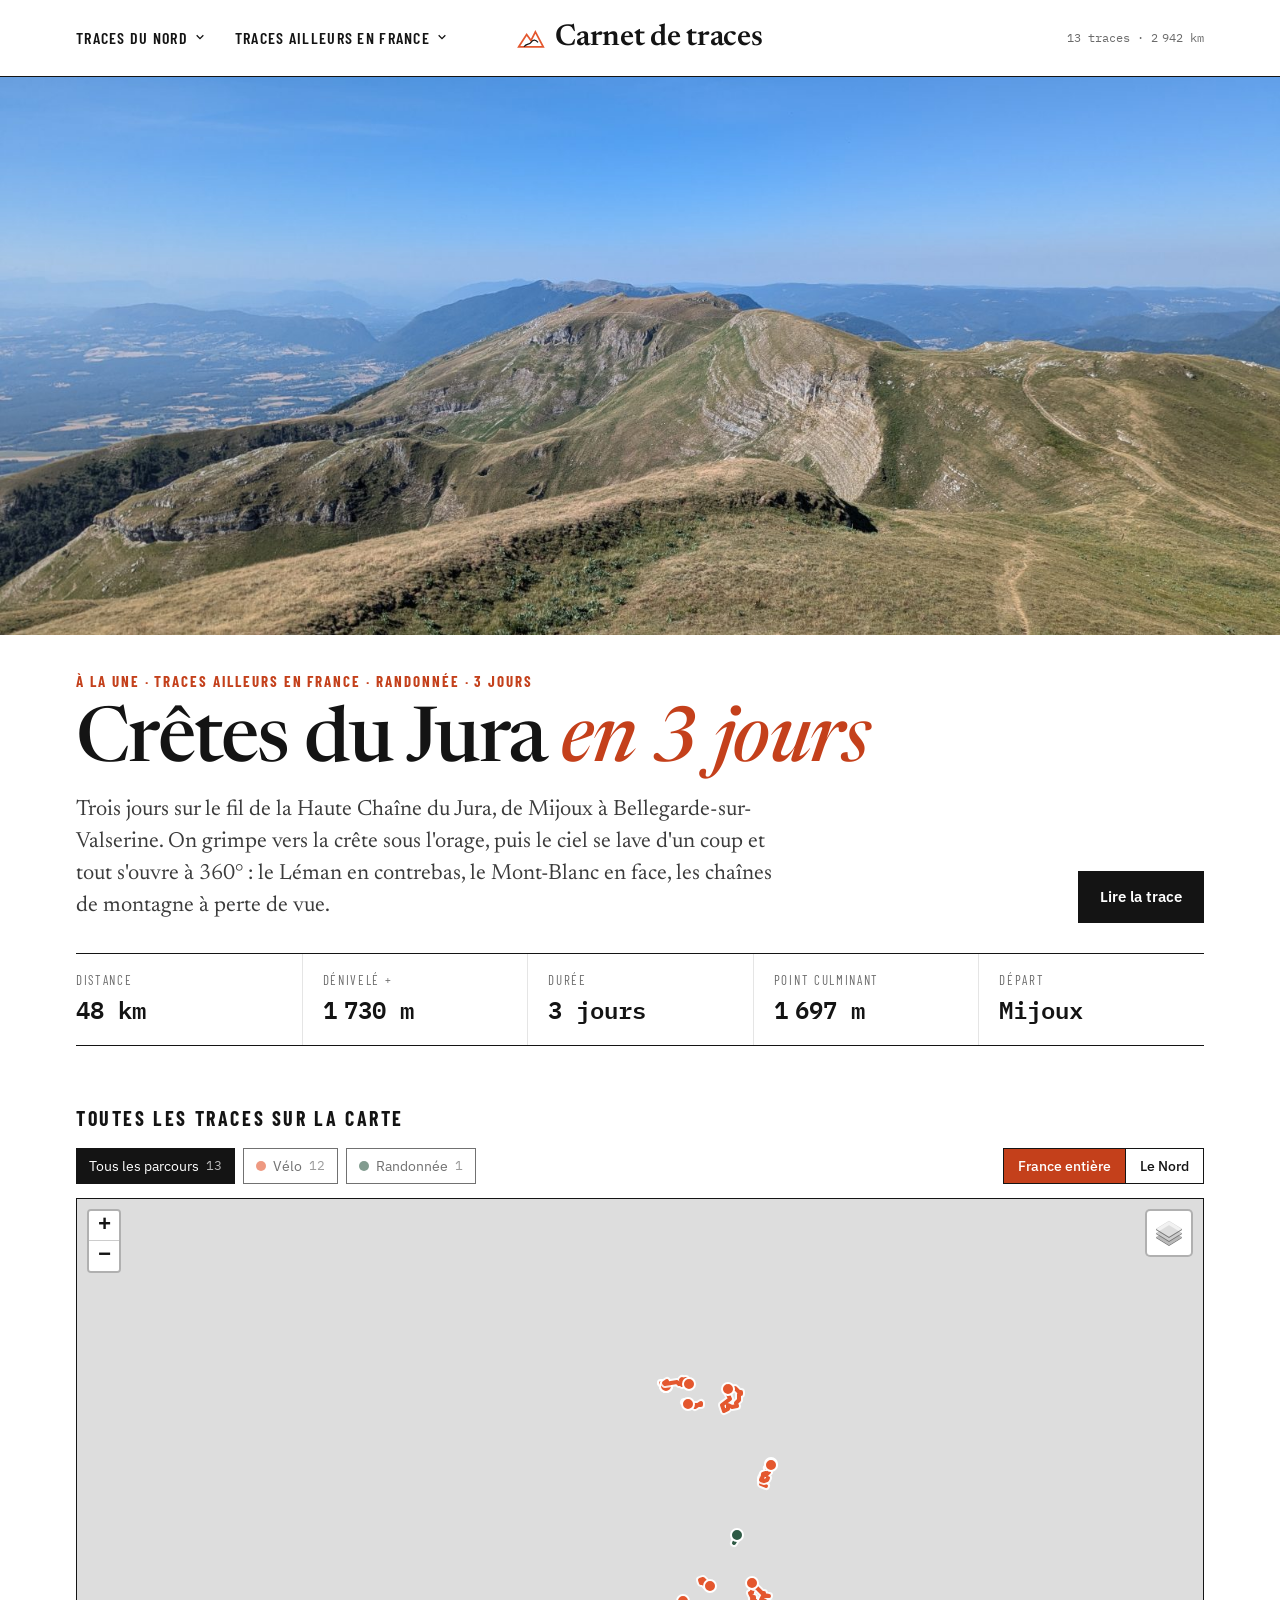
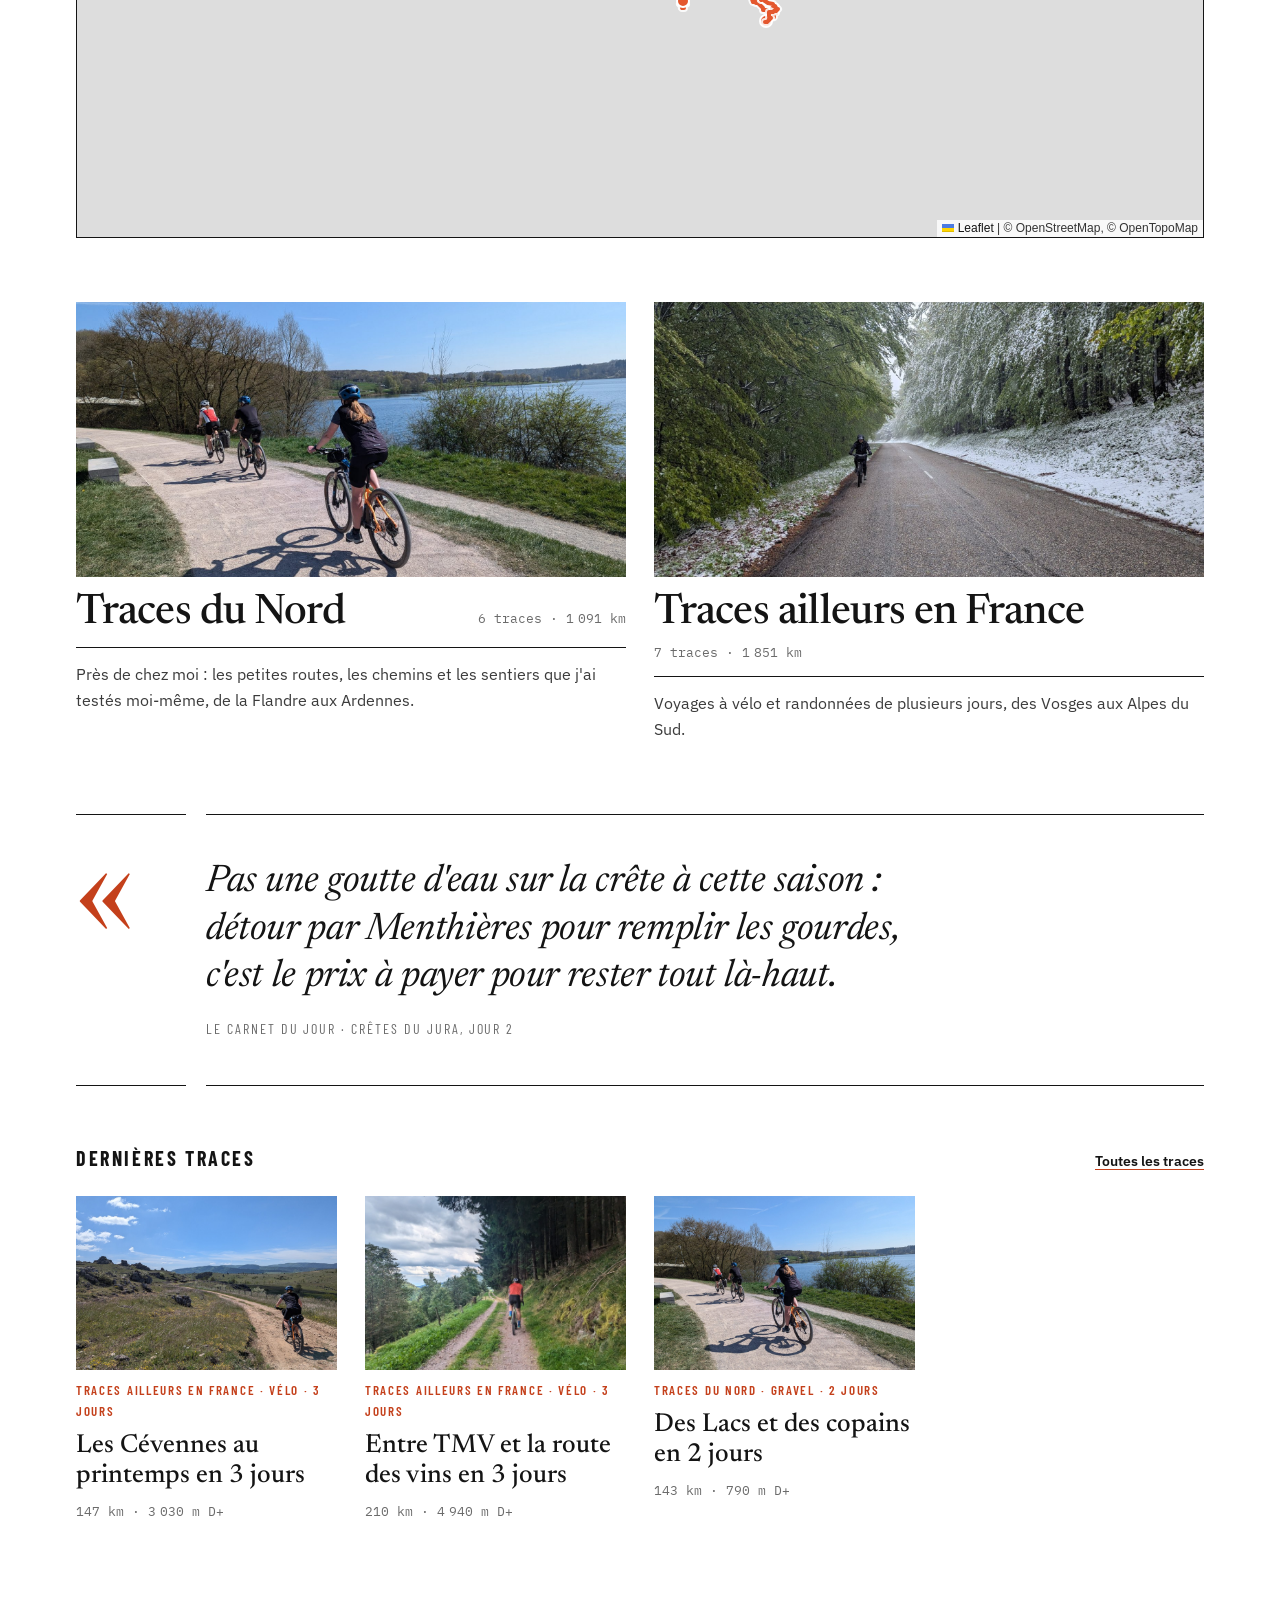
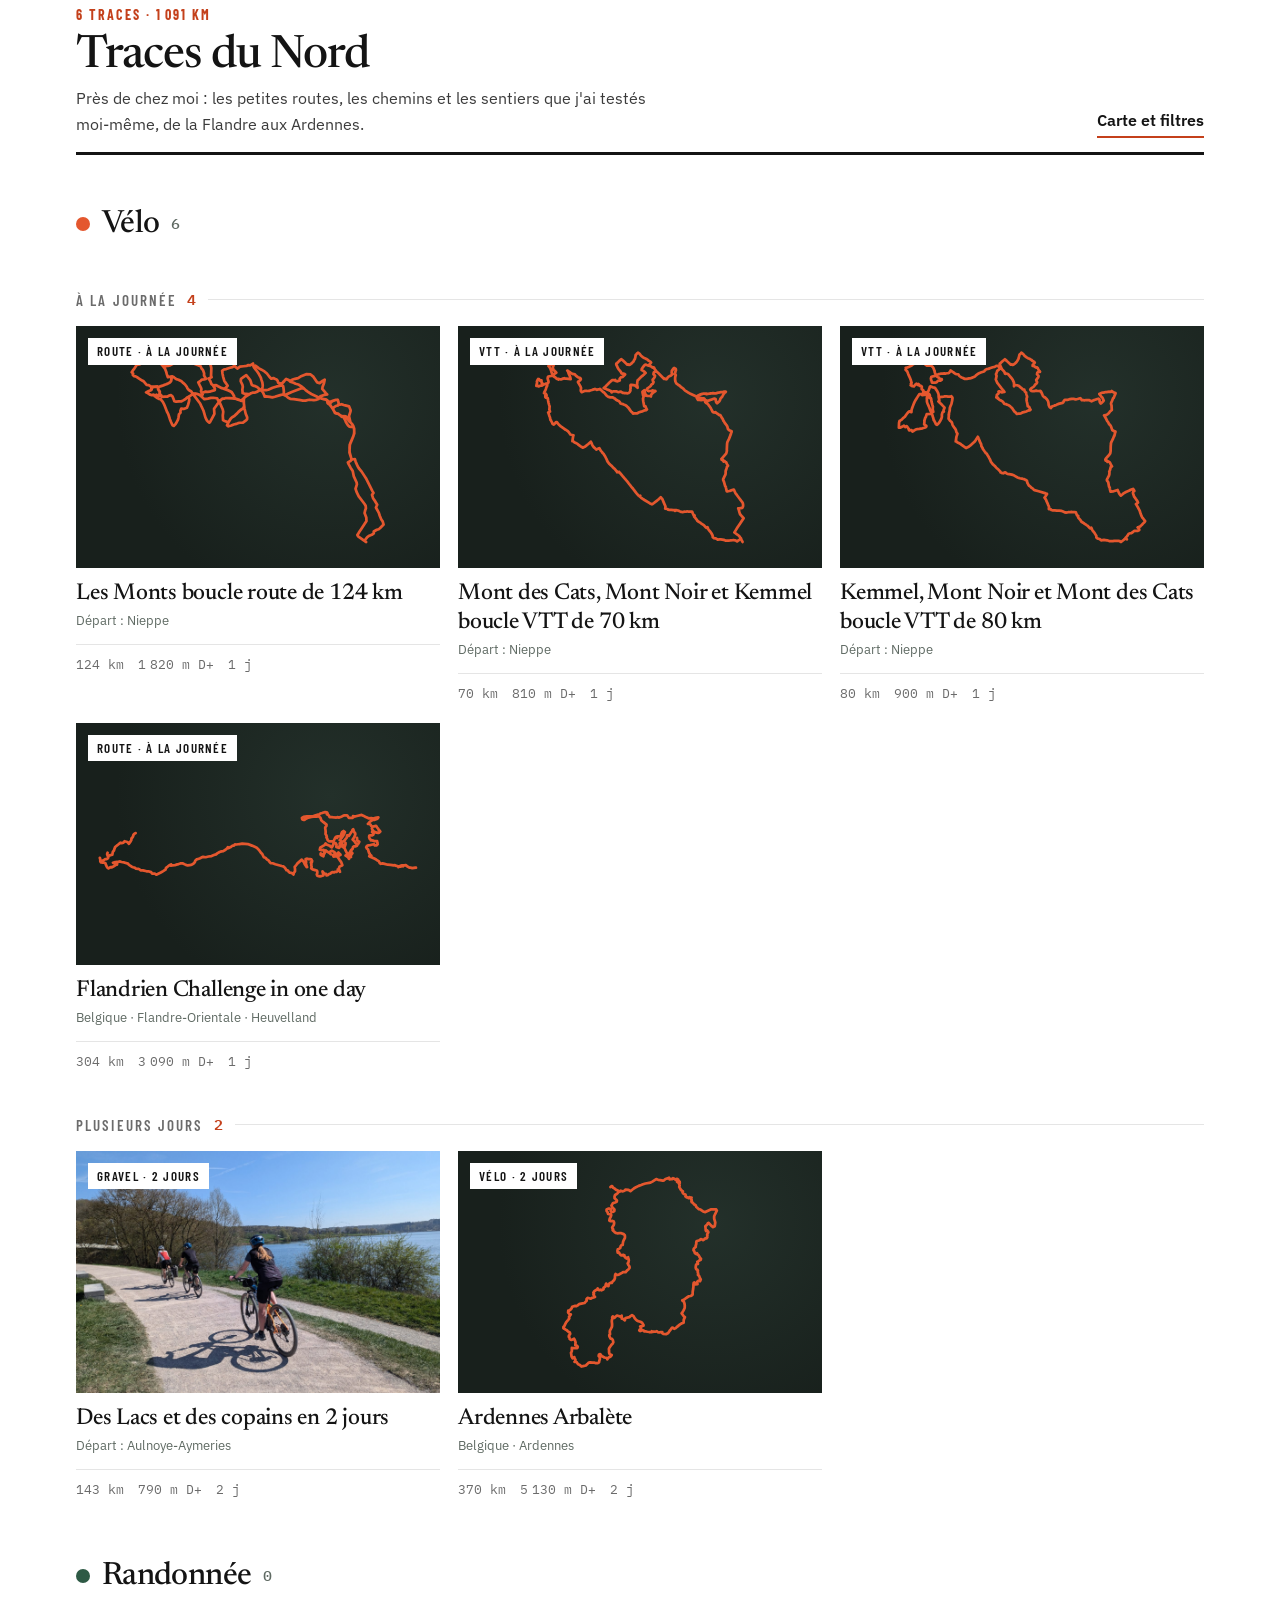
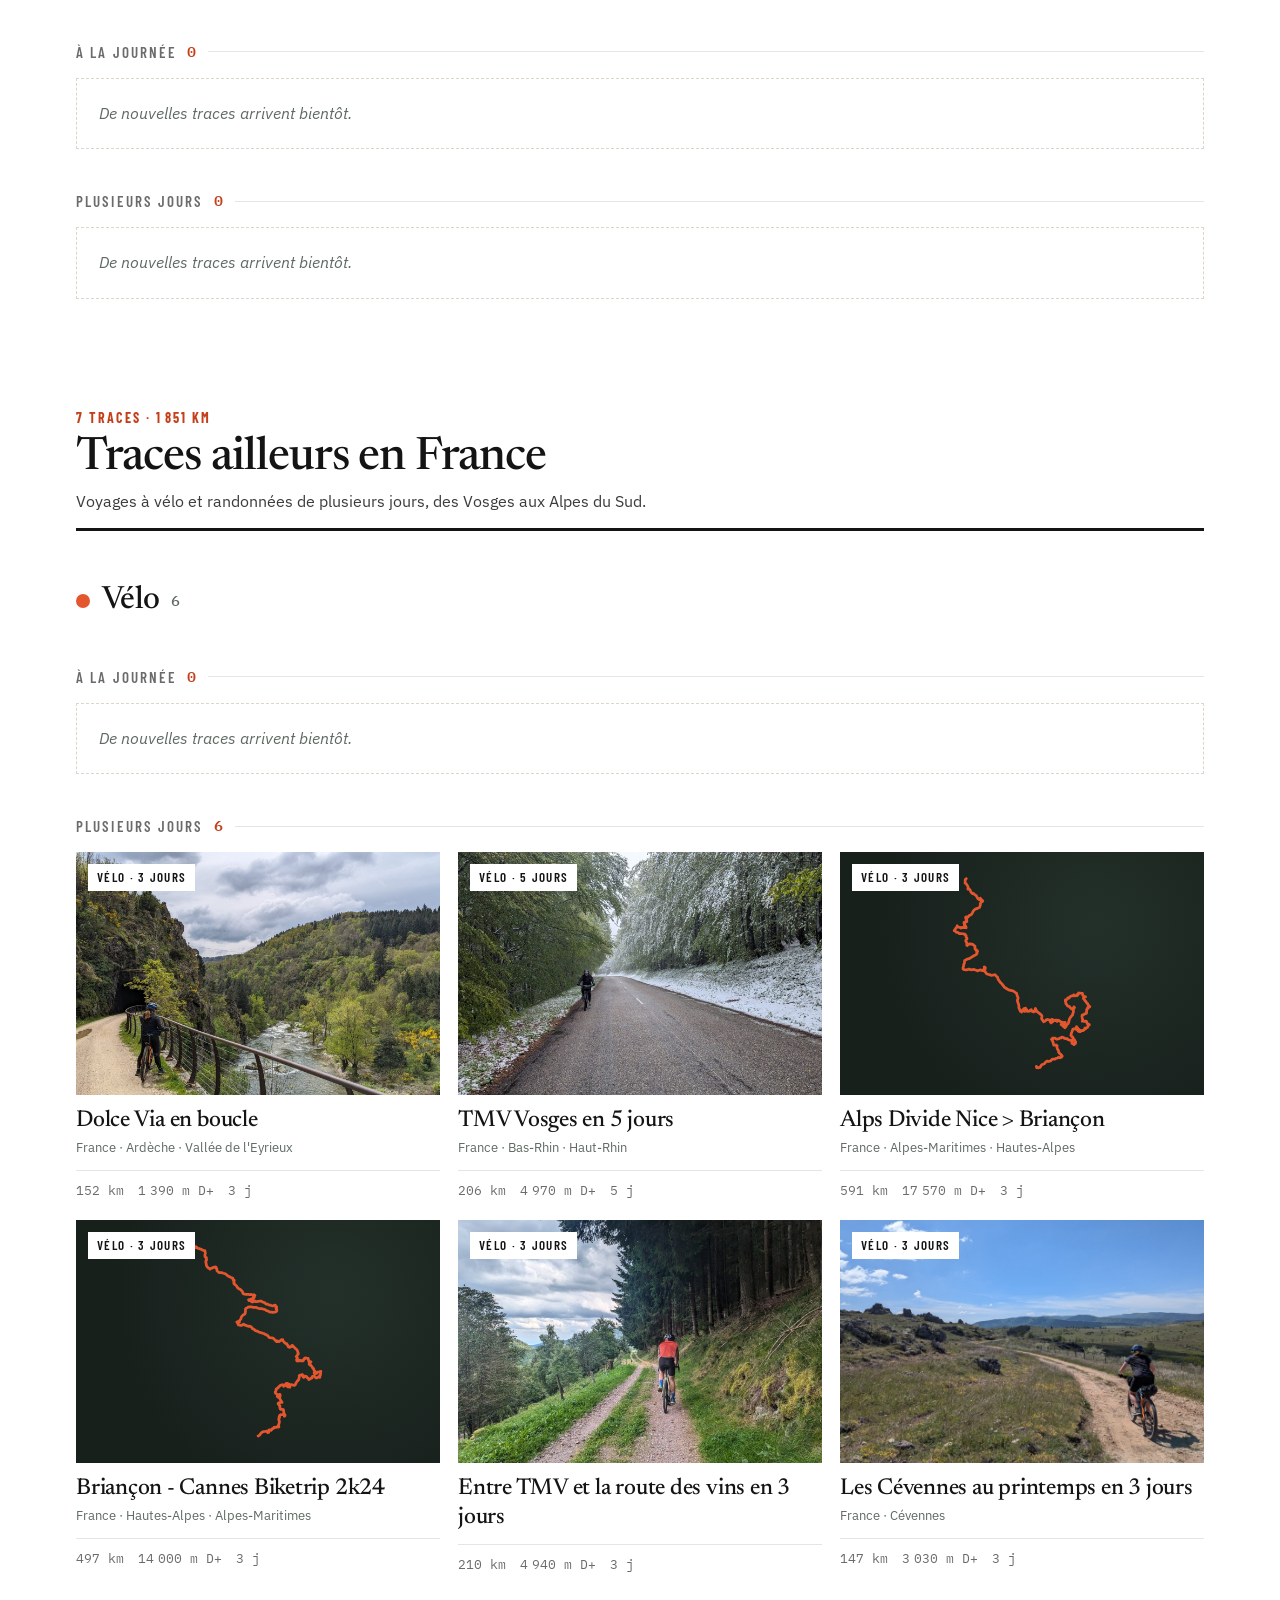
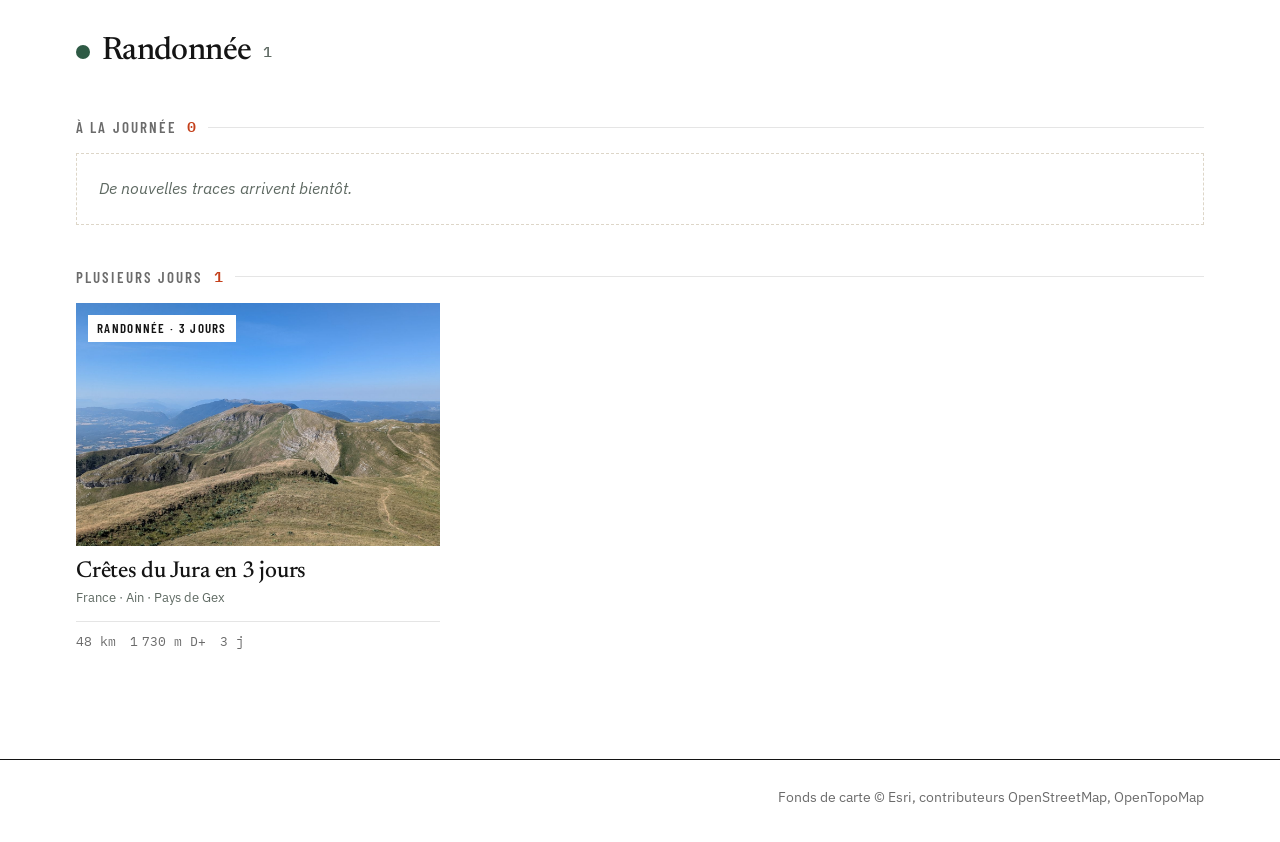
==== commit 5b6ad4ee: "Accueil : grande carte remontée juste sous la trace à la une Co-Authored-By: Claude Opus 5.5 <norepl" ====
--- a/index.html
+++ b/index.html
@@ -32,7 +32,7 @@
 <!-- VERSION DES FICHIERS : le "?v=..." force les navigateurs à recharger le style et les
      scripts après une mise à jour. Change ce numéro (ex. la date du jour) quand tu modifies
      style.css ou un fichier .js du dossier assets, ici ET dans l'autre page HTML. -->
-<link rel="stylesheet" href="assets/style.css?v=20261021c">
+<link rel="stylesheet" href="assets/style.css?v=20261021d">
 </head>
 <!-- "editorial" = style magazine de l'accueil (règles en fin de style.css) -->
 <body class="accueil editorial">
@@ -43,6 +43,13 @@
      La trace choisie se règle dans assets/accueil.js (A_LA_UNE). -->
 <section class="une" id="une"></section>
 
+<!-- ===== GRANDE CARTE DE TOUS LES PARCOURS ===== -->
+<section class="bloc-carte-accueil" id="toutes-les-traces">
+  <div class="contenu"><h2 class="titre-bloc">Toutes les traces sur la carte</h2></div>
+  <div class="contenu filtres-accueil" id="filtres"></div>  <!-- boutons Tous / Vélo / Randonnée + vues -->
+  <div class="contenu"><div id="carte-globale"></div></div>  <!-- la carte -->
+</section>
+
 <!-- ===== LES DEUX CATÉGORIES (Traces du Nord, Ailleurs en France) ===== -->
 <section class="contenu portes" id="portes"></section>
 
@@ -52,13 +59,6 @@
 <!-- ===== DERNIÈRES TRACES (les dernières ajoutées aux listes, avec photo) ===== -->
 <section class="contenu dernieres" id="dernieres"></section>
 
-<!-- ===== GRANDE CARTE DE TOUS LES PARCOURS ===== -->
-<section class="bloc-carte-accueil" id="toutes-les-traces">
-  <div class="contenu"><h2 class="titre-bloc">Toutes les traces sur la carte</h2></div>
-  <div class="contenu filtres-accueil" id="filtres"></div>  <!-- boutons Tous / Vélo / Randonnée + vues -->
-  <div class="contenu"><div id="carte-globale"></div></div>  <!-- la carte -->
-</section>
-
 <!-- ===== RUBRIQUES ET VIGNETTES (remplies par accueil.js) ===== -->
 <main class="contenu" id="rubriques"></main>
 
@@ -67,7 +67,7 @@
 
 <!-- Programmes de la page, dans cet ordre : carte (Leaflet), en-tête commun, accueil -->
 <script src="assets/leaflet/leaflet.js"></script>
-<script src="assets/entete.js?v=20261021c"></script>
-<script src="assets/accueil.js?v=20261021c"></script>
+<script src="assets/entete.js?v=20261021d"></script>
+<script src="assets/accueil.js?v=20261021d"></script>
 </body>
 </html>
--- a/assets/style.css
+++ b/assets/style.css
@@ -471,7 +471,7 @@
 .chiffres-recente { font-size: 13px; color: var(--e-gris); }
 
 /* --- Grande carte : sur fond blanc, encadrée d'un filet noir --- */
-.editorial .bloc-carte-accueil { background: #fff; padding-top: 72px; scroll-margin-top: 10px; }
+.editorial .bloc-carte-accueil { background: #fff; padding-top: 56px; scroll-margin-top: 10px; }
 .editorial .bloc-carte-accueil .titre-bloc { margin-bottom: 14px; }
 .editorial #carte-globale { border: 1px solid var(--e-encre); }
 .editorial .filtres-accueil .filtre { color: var(--e-encre); border-color: var(--e-encre); border-radius: 0; }
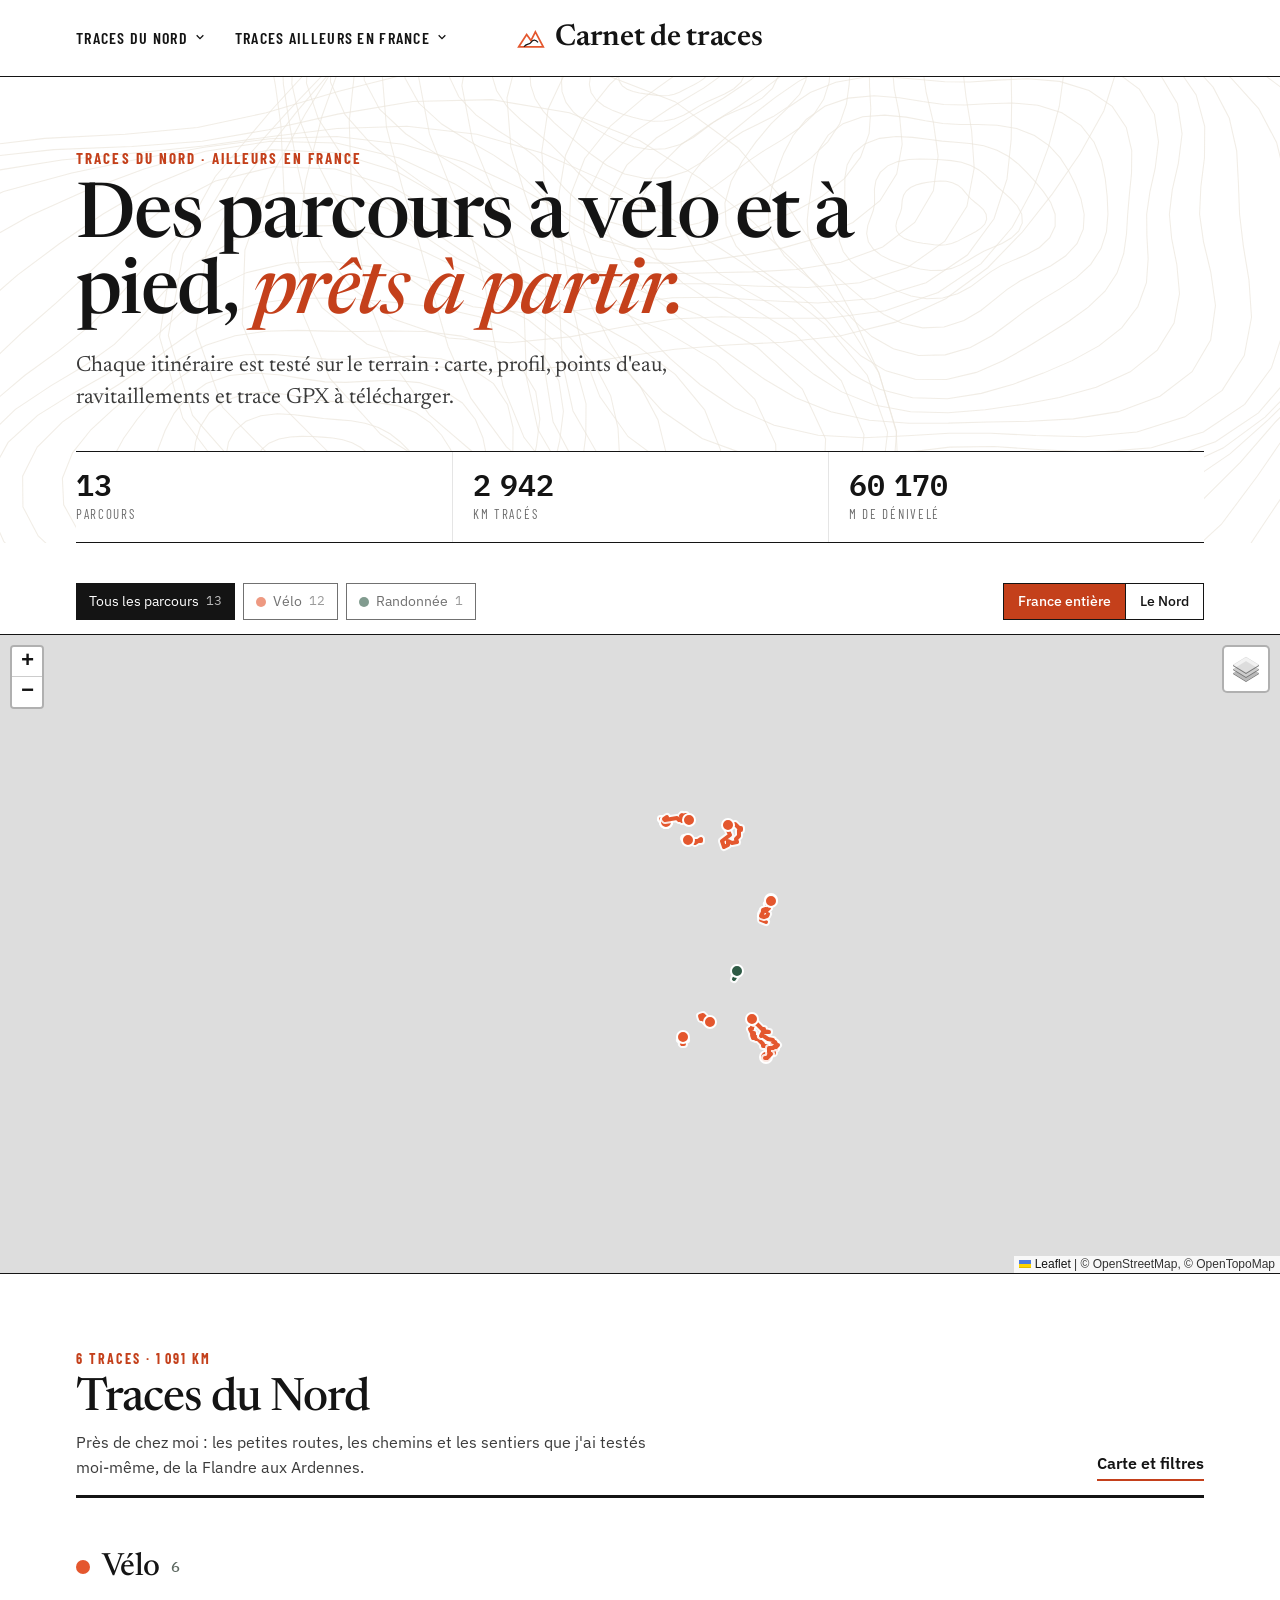
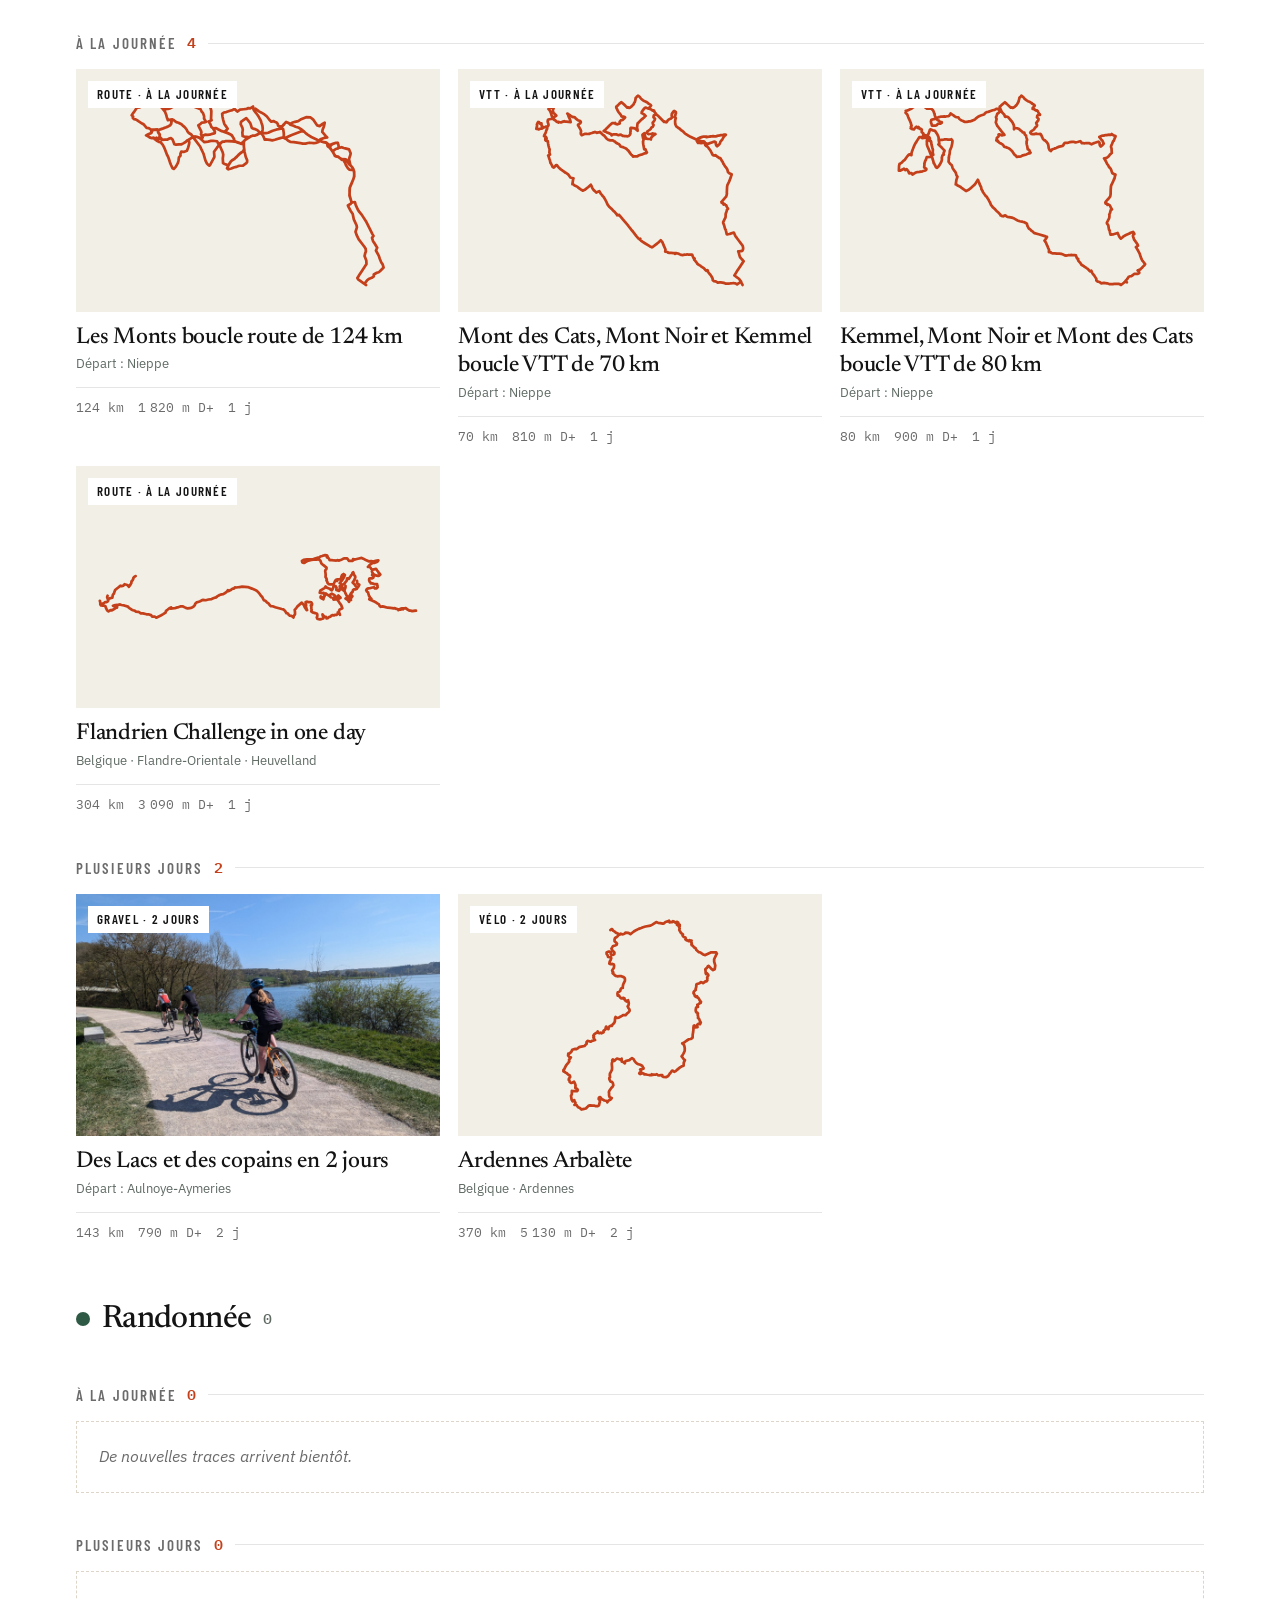
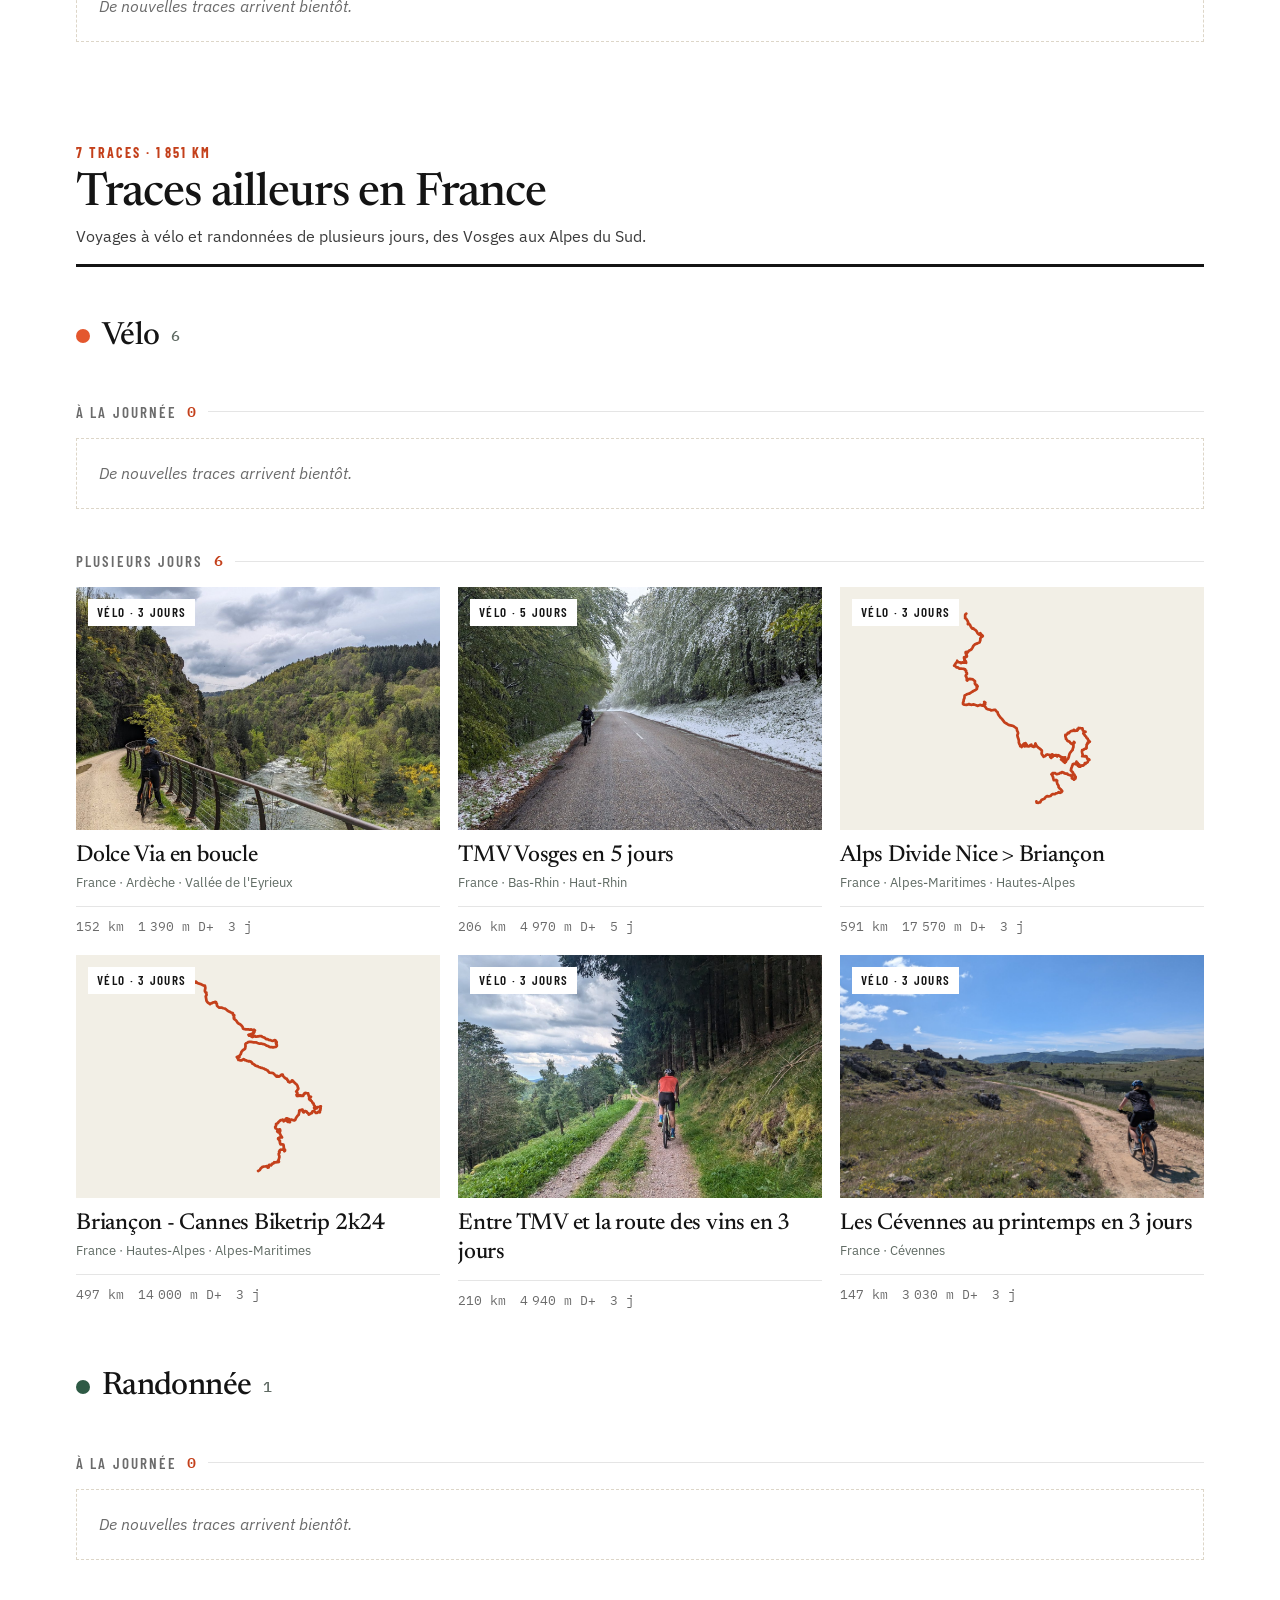
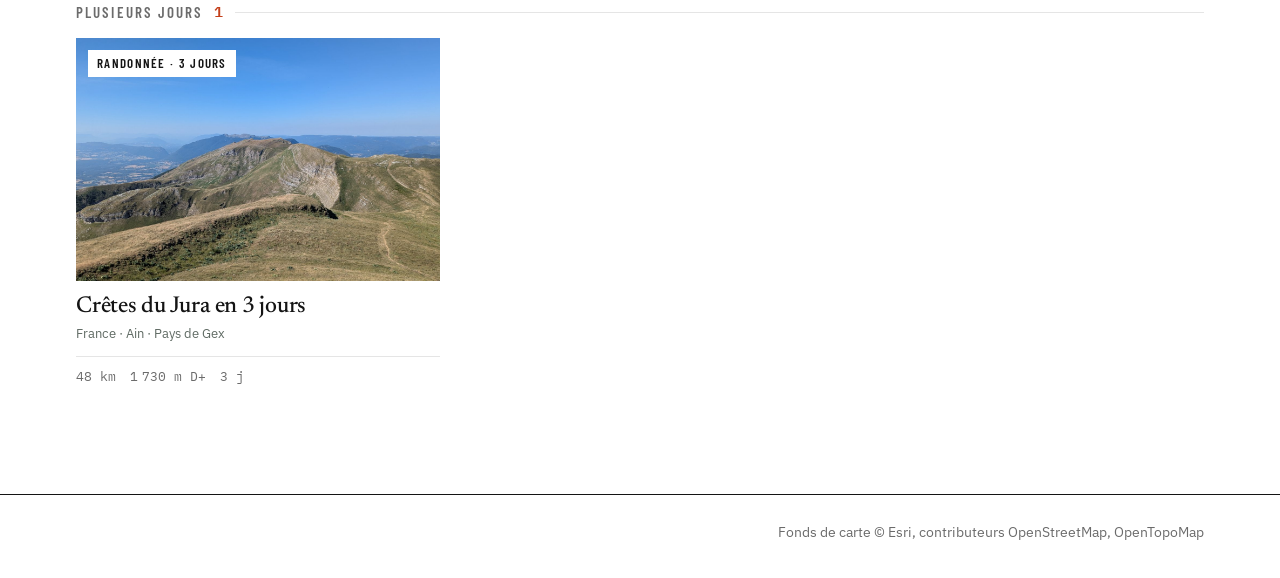
==== commit 2dfca957: "Accueil : organisation de l'ancien accueil (bandeau, carte, rubriques) avec le style éditorial Co-Au" ====
--- a/index.html
+++ b/index.html
@@ -32,32 +32,31 @@
 <!-- VERSION DES FICHIERS : le "?v=..." force les navigateurs à recharger le style et les
      scripts après une mise à jour. Change ce numéro (ex. la date du jour) quand tu modifies
      style.css ou un fichier .js du dossier assets, ici ET dans l'autre page HTML. -->
-<link rel="stylesheet" href="assets/style.css?v=20261021d">
+<link rel="stylesheet" href="assets/style.css?v=20261021e">
 </head>
 <!-- "editorial" = style magazine de l'accueil (règles en fin de style.css) -->
 <body class="accueil editorial">
 
 <!-- L'en-tête (logo + menus) est ajouté ici automatiquement par assets/entete.js -->
 
-<!-- ===== À LA UNE : une trace en grand (photo, titre, chapô, chiffres) =====
-     La trace choisie se règle dans assets/accueil.js (A_LA_UNE). -->
-<section class="une" id="une"></section>
+<!-- ===== BANDEAU D'OUVERTURE ===== -->
+<section class="hero hero-accueil">
+  <div class="fond" id="fond"></div>  <!-- fond en courbes de niveau, dessiné par accueil.js -->
+  <div class="contenu">
+    <div class="etiquettes-lieu"><span class="cat">Traces du Nord · Ailleurs en France</span></div>
+    <!-- Grand titre : la partie entre <em> et </em> s'affiche en orange -->
+    <h1>Des parcours à vélo et à pied, <em>prêts à partir.</em></h1>
+    <!-- Phrase d'accroche sous le titre -->
+    <p class="chapeau">Chaque itinéraire est testé sur le terrain : carte, profil, points d'eau, ravitaillements et trace GPX à télécharger.</p>
+    <div class="compteurs" id="compteurs"></div>  <!-- compteurs remplis par accueil.js -->
+  </div>
+</section>
 
 <!-- ===== GRANDE CARTE DE TOUS LES PARCOURS ===== -->
-<section class="bloc-carte-accueil" id="toutes-les-traces">
-  <div class="contenu"><h2 class="titre-bloc">Toutes les traces sur la carte</h2></div>
-  <div class="contenu filtres-accueil" id="filtres"></div>  <!-- boutons Tous / Vélo / Randonnée + vues -->
-  <div class="contenu"><div id="carte-globale"></div></div>  <!-- la carte -->
+<section class="bloc-carte-accueil">
+  <div class="contenu filtres-accueil" id="filtres"></div>  <!-- boutons Tous / Vélo / Randonnée -->
+  <div id="carte-globale"></div>                            <!-- la carte -->
 </section>
-
-<!-- ===== LES DEUX CATÉGORIES (Traces du Nord, Ailleurs en France) ===== -->
-<section class="contenu portes" id="portes"></section>
-
-<!-- ===== CITATION tirée du carnet (réglage CITATION dans assets/accueil.js) ===== -->
-<section class="contenu citation" id="citation"></section>
-
-<!-- ===== DERNIÈRES TRACES (les dernières ajoutées aux listes, avec photo) ===== -->
-<section class="contenu dernieres" id="dernieres"></section>
 
 <!-- ===== RUBRIQUES ET VIGNETTES (remplies par accueil.js) ===== -->
 <main class="contenu" id="rubriques"></main>
@@ -67,7 +66,7 @@
 
 <!-- Programmes de la page, dans cet ordre : carte (Leaflet), en-tête commun, accueil -->
 <script src="assets/leaflet/leaflet.js"></script>
-<script src="assets/entete.js?v=20261021d"></script>
-<script src="assets/accueil.js?v=20261021d"></script>
+<script src="assets/entete.js?v=20261021e"></script>
+<script src="assets/accueil.js?v=20261021e"></script>
 </body>
 </html>
--- a/assets/style.css
+++ b/assets/style.css
@@ -387,10 +387,12 @@
 
 /* =====================================================================
    18. STYLE « ÉDITORIAL » DE L'ACCUEIL (esprit Bikepacking.com et 200)
+   Même organisation que l'ancien accueil (bandeau, grande carte, rubriques),
+   avec une présentation de magazine : fond blanc, filets noirs, titres à
+   empattements (Newsreader), étiquettes en capitales étroites (Barlow
+   Condensed), chiffres en IBM Plex Mono, orange balise en accent.
    Ne s'applique qu'aux pages dont la balise <body> porte la classe
-   "editorial" (pour l'instant : index.html). Fond blanc, filets noirs,
-   titres à empattements (Newsreader), étiquettes en capitales étroites
-   (Barlow Condensed), chiffres en IBM Plex Mono, orange balise en accent.
+   "editorial" (pour l'instant : index.html).
    ===================================================================== */
 .editorial {
   --e-encre: #141414;   /* texte et filets noirs */
@@ -401,12 +403,8 @@
   background: #fff; color: var(--e-encre);
 }
 .editorial a { color: var(--e-encre); text-decoration-color: var(--e-accent); }
-.editorial .serif, .editorial h1, .editorial .porte h2, .editorial .recente h3 { font-family: "Newsreader", Georgia, serif; }
-.editorial .surtitre, .editorial .titre-bloc, .editorial .barre-chiffres span {
-  font-family: "Barlow Condensed", "IBM Plex Sans", sans-serif; text-transform: uppercase; letter-spacing: .13em;
-}
-
-/* --- En-tête : menus à gauche, nom du site au centre, compteur à droite --- */
+
+/* --- En-tête : menus à gauche, nom du site au centre --- */
 .editorial .entete { position: static; background: #fff; border-bottom: 1px solid var(--e-encre); }
 .editorial .entete .contenu { display: grid; grid-template-columns: 1fr auto 1fr; padding-top: 14px; padding-bottom: 14px; flex-wrap: nowrap; }
 .editorial .logo { grid-column: 2; grid-row: 1; color: var(--e-encre); font-family: "Newsreader", Georgia, serif; font-weight: 600; font-size: 30px; }
@@ -414,66 +412,31 @@
 .editorial .menu { grid-column: 1; grid-row: 1; margin-left: -12px; }
 .editorial .onglet { color: var(--e-encre); font: 600 16px "Barlow Condensed", "IBM Plex Sans", sans-serif; text-transform: uppercase; letter-spacing: .08em; }
 .editorial .panneau { left: 0; right: auto; }
-.editorial .compteur-entete { grid-column: 3; grid-row: 1; justify-self: end; font-size: 12px; color: var(--e-gris); }
-
-/* --- À la une --- */
-.une .photo-une { display: block; height: min(62vh, 600px); overflow: hidden; }
-.une .photo-une img { width: 100%; height: 100%; object-fit: cover; }
-.titre-une { display: grid; grid-template-columns: minmax(0, 1fr) auto; gap: 24px 56px; align-items: end; padding-top: 34px; }
-.surtitre { display: block; font-weight: 700; font-size: 15px; color: var(--e-accent); }
-.titre-une h1 { margin: 12px 0 14px; font-weight: 500; font-size: clamp(40px, 6.4vw, 76px); line-height: 1; letter-spacing: -.02em; text-wrap: balance; }
-.titre-une h1 a { text-decoration: none; }
-.titre-une h1 em { color: var(--e-accent); }
-.chapo { margin: 0; font-family: "Newsreader", Georgia, serif; font-size: clamp(19px, 2vw, 22px); line-height: 1.45; color: var(--e-gris2); max-width: 60ch; }
-.editorial .bouton-noir { background: var(--e-encre); color: #fff; text-decoration: none; padding: 14px 22px; font-weight: 600; font-size: 15px; white-space: nowrap; }
-.editorial .bouton-noir:hover { background: var(--e-accent); color: #fff; }
-.barre-chiffres { margin-top: 30px; display: grid; grid-template-columns: repeat(auto-fit, minmax(150px, 1fr)); border-top: 1px solid var(--e-encre); border-bottom: 1px solid var(--e-encre); }
-.barre-chiffres > div { padding: 16px 0 16px 20px; border-left: 1px solid var(--e-filet); min-width: 0; }
-.barre-chiffres > div:first-child { padding-left: 0; border-left: 0; }
-.barre-chiffres span { display: block; font-size: 13px; color: var(--e-gris); }
-.barre-chiffres b { display: block; font-size: 24px; font-weight: 600; overflow-wrap: anywhere; }
-
-/* --- Les deux catégories --- */
-.portes { display: grid; grid-template-columns: repeat(2, minmax(0, 1fr)); gap: 28px; padding-top: 64px; }
-.porte { text-decoration: none; display: flex; flex-direction: column; gap: 14px; }
-.photo-porte { aspect-ratio: 2 / 1; overflow: hidden; background: #efe9dd; }
-.photo-porte img { width: 100%; height: 100%; object-fit: cover; transition: transform .4s; }
-.porte:hover .photo-porte img, .recente:hover .photo-recente img { transform: scale(1.03); }
-.nom-porte { display: flex; align-items: baseline; justify-content: space-between; gap: 8px 16px; flex-wrap: wrap; border-bottom: 1px solid var(--e-encre); padding-bottom: 12px; }
-.porte h2 { margin: 0; font-weight: 500; font-size: clamp(32px, 4vw, 42px); letter-spacing: -.015em; line-height: 1.05; }
-.porte:hover h2 { color: var(--e-accent); }
-.nom-porte .mono { font-size: 13px; color: var(--e-gris); }
-.porte p { margin: 0; color: var(--e-gris2); max-width: 60ch; }
-
-/* --- Citation du carnet --- */
-.citation:empty { display: none; }
-.citation { margin-top: 72px; display: grid; grid-template-columns: 110px minmax(0, 1fr); gap: 20px; }
-.citation > .guillemet, .citation blockquote { border-top: 1px solid var(--e-encre); border-bottom: 1px solid var(--e-encre); padding: 44px 0; }
-.guillemet { font-family: "Newsreader", Georgia, serif; font-size: 130px; line-height: .7; color: var(--e-accent); }
-.citation blockquote { margin: 0; }
-.citation blockquote p { margin: 0 0 14px; font-family: "Newsreader", Georgia, serif; font-style: italic; font-size: clamp(26px, 3.4vw, 38px); line-height: 1.25; letter-spacing: -.01em; max-width: 34ch; }
-.citation .source { font-family: "Barlow Condensed", sans-serif; font-size: 14px; letter-spacing: .14em; text-transform: uppercase; color: var(--e-gris); text-decoration: none; }
-.citation .source:hover { color: var(--e-accent); }
-
-/* --- Dernières traces --- */
-.dernieres { padding-top: 56px; }
-.tete-bloc { display: flex; align-items: baseline; justify-content: space-between; gap: 16px; margin-bottom: 22px; }
-.titre-bloc { margin: 0; font-weight: 700; font-size: 20px; }
-.tete-bloc a { font-size: 14px; font-weight: 600; }
-.grille-dernieres { display: grid; grid-template-columns: repeat(auto-fill, minmax(260px, 1fr)); gap: 28px; }
-.recente { text-decoration: none; display: flex; flex-direction: column; gap: 10px; }
-.photo-recente { aspect-ratio: 3 / 2; overflow: hidden; }
-.photo-recente img { width: 100%; height: 100%; object-fit: cover; transition: transform .4s; }
-.recente .surtitre { font-size: 13px; font-weight: 600; }
-.recente h3 { margin: 0; font-weight: 500; font-size: 26px; line-height: 1.15; }
-.recente h3 em { font-style: normal; }
-.recente:hover h3 { color: var(--e-accent); }
-.chiffres-recente { font-size: 13px; color: var(--e-gris); }
-
-/* --- Grande carte : sur fond blanc, encadrée d'un filet noir --- */
-.editorial .bloc-carte-accueil { background: #fff; padding-top: 56px; scroll-margin-top: 10px; }
-.editorial .bloc-carte-accueil .titre-bloc { margin-bottom: 14px; }
-.editorial #carte-globale { border: 1px solid var(--e-encre); }
+
+/* --- Bandeau d'ouverture : fond blanc, courbes de niveau très claires --- */
+.editorial .hero { background: #fff; color: var(--e-encre); min-height: 0; }
+.editorial .hero::after { display: none; }
+.editorial .hero .fond rect { fill: #fff; }
+.editorial .hero .fond path[stroke="#3b4a42"] { stroke: #ebe6dc; }
+.editorial .hero .fond path[stroke="#e4572e"] { stroke-opacity: .22; }
+.editorial .hero .contenu { padding-top: 72px; padding-bottom: 0; }
+.editorial .etiquettes-lieu span, .editorial .etiquettes-lieu span.cat {
+  background: none; border: 0; padding: 0; color: var(--e-accent);
+  font: 700 15px "Barlow Condensed", "IBM Plex Sans", sans-serif; letter-spacing: .14em;
+}
+.editorial .hero h1 { font-family: "Newsreader", Georgia, serif; font-weight: 500; letter-spacing: -.02em; max-width: 18ch; }
+.editorial .hero h1 em { font-style: italic; color: var(--e-accent); }
+.editorial .hero .chapeau { font-family: "Newsreader", Georgia, serif; font-size: clamp(19px, 2vw, 22px); line-height: 1.45; color: var(--e-gris2); }
+/* Compteurs en barre de chiffres, entre deux filets noirs */
+.editorial .compteurs { display: grid; grid-template-columns: repeat(3, minmax(0, 1fr)); gap: 0; margin-top: 36px; border-top: 1px solid var(--e-encre); border-bottom: 1px solid var(--e-encre); background: #fff; }
+.editorial .compteurs > div { padding: 16px 0 16px 20px; border-left: 1px solid var(--e-filet); }
+.editorial .compteurs > div:first-child { padding-left: 0; border-left: 0; }
+.editorial .compteurs b { font-size: clamp(22px, 3vw, 30px); }
+.editorial .compteurs span { color: var(--e-gris); font-family: "Barlow Condensed", "IBM Plex Sans", sans-serif; font-size: 13px; letter-spacing: .13em; }
+
+/* --- Grande carte : fond blanc, filtres noirs, carte entre deux filets --- */
+.editorial .bloc-carte-accueil { background: #fff; padding-top: 40px; }
+.editorial #carte-globale { border-top: 1px solid var(--e-encre); border-bottom: 1px solid var(--e-encre); }
 .editorial .filtres-accueil .filtre { color: var(--e-encre); border-color: var(--e-encre); border-radius: 0; }
 .editorial .filtres-accueil .filtre[aria-pressed="true"] { background: var(--e-encre); color: #fff; }
 .editorial .filtres-accueil .filtre[aria-pressed="false"] { opacity: .6; }
@@ -484,7 +447,7 @@
 
 /* --- Rubriques : en-têtes de catégorie et vignettes en version magazine --- */
 .editorial .categorie + .categorie { border-top: 0; }
-.editorial .entete-categorie { background: #fff; color: var(--e-encre); padding: 0 0 14px; border-bottom: 3px solid var(--e-encre); margin-top: 80px; }
+.editorial .entete-categorie { background: #fff; color: var(--e-encre); padding: 0 0 14px; border-bottom: 3px solid var(--e-encre); margin-top: 72px; }
 .editorial .entete-categorie .cat { font-family: "Barlow Condensed", sans-serif; font-weight: 700; font-size: 14px; letter-spacing: .14em; color: var(--e-accent); }
 .editorial .entete-categorie h2 { font-family: "Newsreader", Georgia, serif; font-weight: 500; }
 .editorial .entete-categorie p { color: var(--e-gris2); }
@@ -493,8 +456,14 @@
 .editorial .sous-rubrique > h4 { font-family: "Barlow Condensed", sans-serif; font-size: 15px; color: var(--e-gris); }
 .editorial .sous-rubrique > h4::after { background: var(--e-filet); }
 .editorial .sous-rubrique > h4 .mono { color: var(--e-accent); }
+.editorial .bientot { color: var(--e-gris); }
 .editorial .fiche { background: #fff; border: 0; }
+/* Vignette sans photo : la silhouette de la trace sur fond papier clair */
+.editorial .fiche .visuel.sans-photo { background: #f2efe6; }
+.editorial .fiche .visuel.sans-photo .silhouette path { stroke: var(--e-accent); }
 .editorial .fiche:hover { transform: none; box-shadow: none; }
+.editorial .fiche .visuel img { transition: transform .4s; }
+.editorial .fiche:hover .visuel img { transform: scale(1.03); }
 .editorial .fiche:hover h4 { color: var(--e-accent); }
 .editorial .fiche .corps { padding: 12px 0 0; }
 .editorial .fiche h4 { font-family: "Newsreader", Georgia, serif; font-weight: 500; font-size: 23px; }
@@ -511,17 +480,6 @@
   .editorial .entete .contenu { grid-template-columns: 1fr; justify-items: start; gap: 4px; }
   .editorial .logo { grid-column: 1; font-size: 26px; }
   .editorial .menu { grid-column: 1; grid-row: 2; }
-  .editorial .compteur-entete { display: none; }
-  .une .photo-une { height: 46vh; }
-  .titre-une { grid-template-columns: 1fr; padding-top: 24px; }
-  .titre-une .bouton-noir { justify-self: start; }
-  .barre-chiffres { grid-template-columns: repeat(2, minmax(0, 1fr)); }
-  .barre-chiffres > div { padding-left: 14px; border-top: 1px solid var(--e-filet); }
-  .barre-chiffres > div:nth-child(odd) { padding-left: 0; border-left: 0; }
-  .barre-chiffres > div:nth-child(-n+2) { border-top: 0; }
-  .barre-chiffres b { font-size: 20px; }
-  .portes { grid-template-columns: 1fr; padding-top: 44px; }
-  .citation { grid-template-columns: 1fr; gap: 0; margin-top: 52px; }
-  .citation > .guillemet { border-bottom: 0; padding: 30px 0 0; font-size: 90px; }
-  .citation blockquote { border-top: 0; padding-top: 4px; }
-}
+  .editorial .hero .contenu { padding-top: 40px; }
+  .editorial .compteurs > div { padding-left: 12px; }
+}
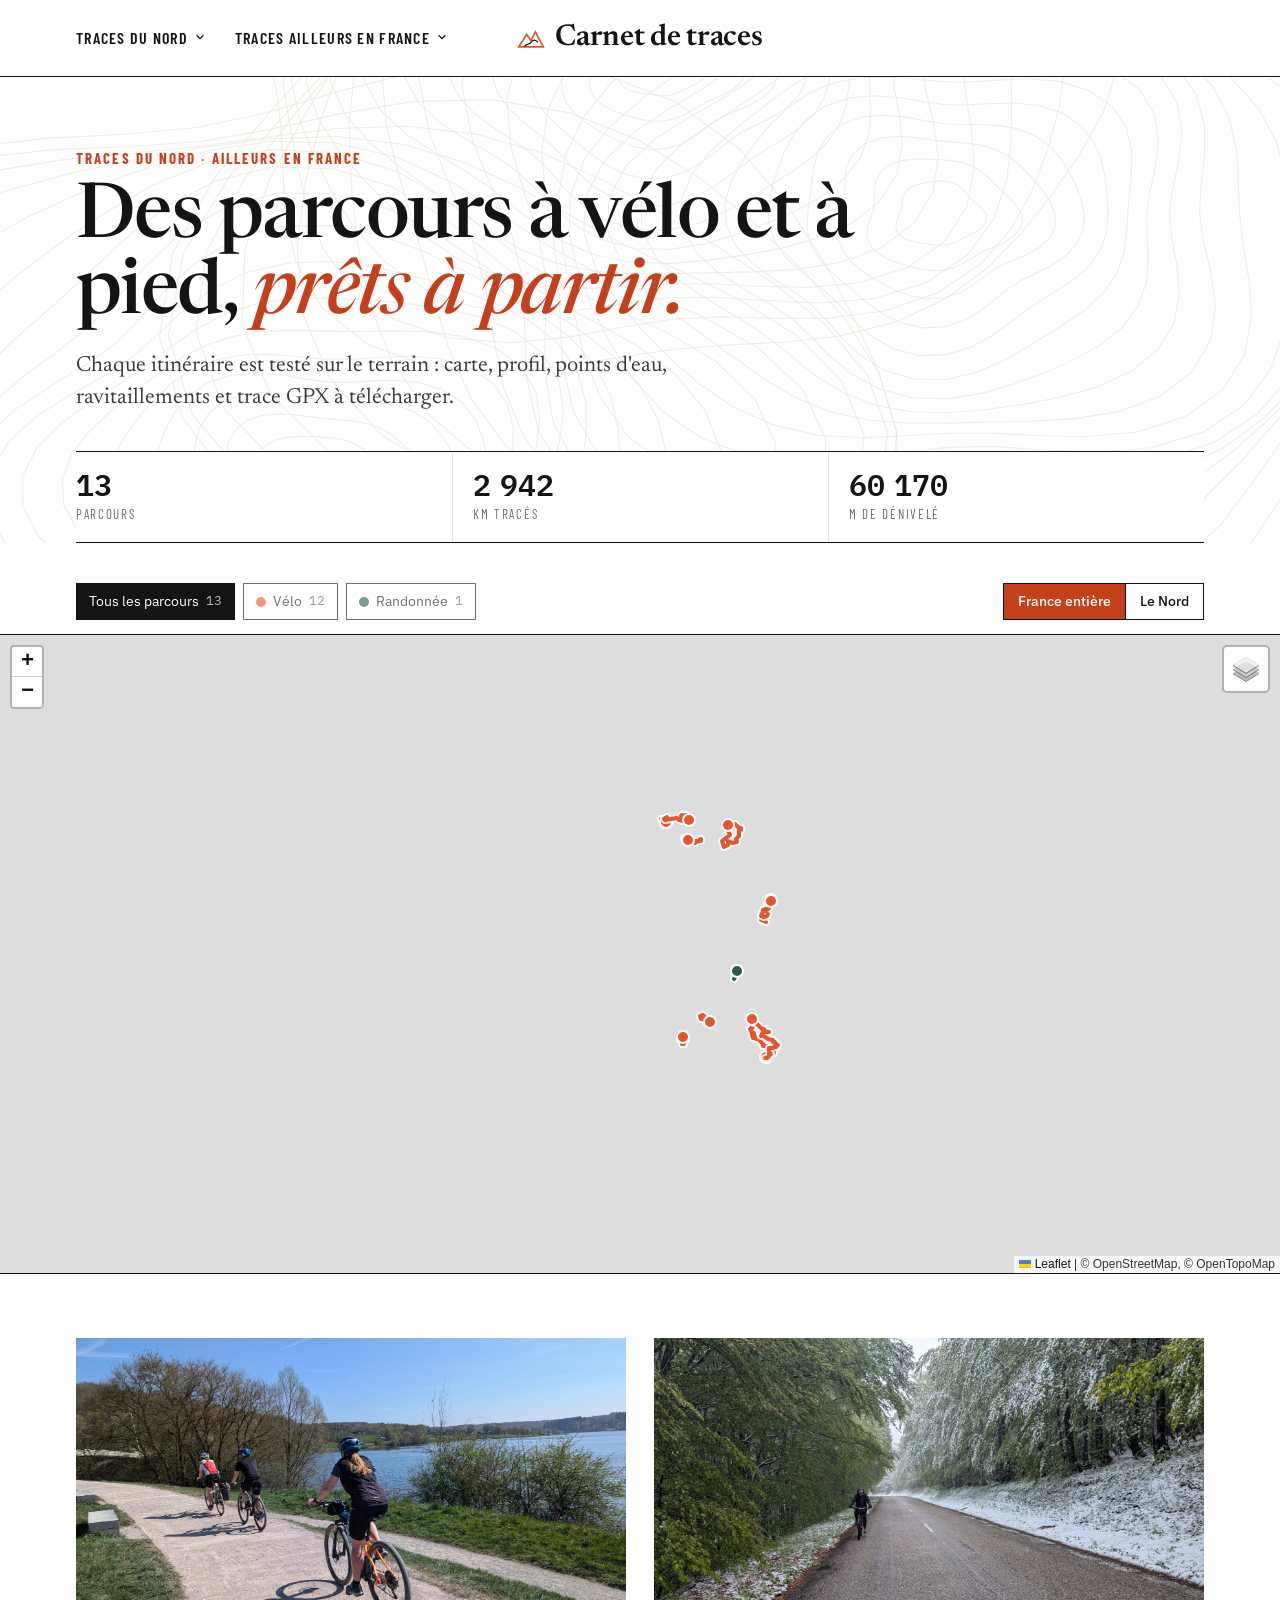
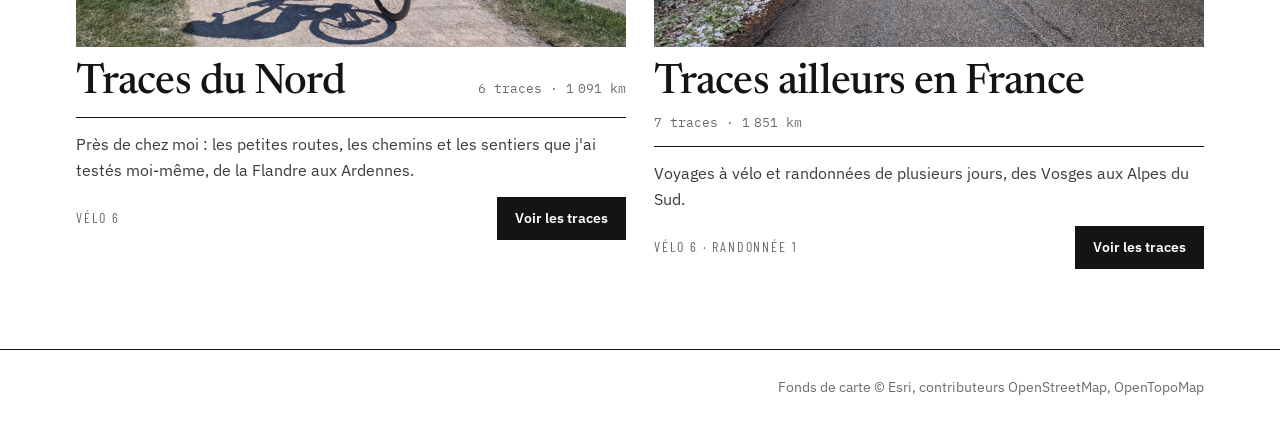
==== commit b430d8d8: "Une page par catégorie (categorie.html?c=nord|france) avec carte et filtres ; accueil sans long défi" ====
--- a/index.html
+++ b/index.html
@@ -32,7 +32,7 @@
 <!-- VERSION DES FICHIERS : le "?v=..." force les navigateurs à recharger le style et les
      scripts après une mise à jour. Change ce numéro (ex. la date du jour) quand tu modifies
      style.css ou un fichier .js du dossier assets, ici ET dans l'autre page HTML. -->
-<link rel="stylesheet" href="assets/style.css?v=20261021e">
+<link rel="stylesheet" href="assets/style.css?v=20261022a">
 </head>
 <!-- "editorial" = style magazine de l'accueil (règles en fin de style.css) -->
 <body class="accueil editorial">
@@ -58,7 +58,7 @@
   <div id="carte-globale"></div>                            <!-- la carte -->
 </section>
 
-<!-- ===== RUBRIQUES ET VIGNETTES (remplies par accueil.js) ===== -->
+<!-- ===== LES DEUX CATÉGORIES (remplies par accueil.js) : chacune ouvre sa page ===== -->
 <main class="contenu" id="rubriques"></main>
 
 <!-- Le pied de page est ajouté automatiquement par assets/entete.js
@@ -66,7 +66,7 @@
 
 <!-- Programmes de la page, dans cet ordre : carte (Leaflet), en-tête commun, accueil -->
 <script src="assets/leaflet/leaflet.js"></script>
-<script src="assets/entete.js?v=20261021e"></script>
-<script src="assets/accueil.js?v=20261021e"></script>
+<script src="assets/entete.js?v=20261022a"></script>
+<script src="assets/accueil.js?v=20261022a"></script>
 </body>
 </html>
--- a/assets/style.css
+++ b/assets/style.css
@@ -428,7 +428,7 @@
 .editorial .hero h1 em { font-style: italic; color: var(--e-accent); }
 .editorial .hero .chapeau { font-family: "Newsreader", Georgia, serif; font-size: clamp(19px, 2vw, 22px); line-height: 1.45; color: var(--e-gris2); }
 /* Compteurs en barre de chiffres, entre deux filets noirs */
-.editorial .compteurs { display: grid; grid-template-columns: repeat(3, minmax(0, 1fr)); gap: 0; margin-top: 36px; border-top: 1px solid var(--e-encre); border-bottom: 1px solid var(--e-encre); background: #fff; }
+.editorial .compteurs { display: grid; grid-auto-flow: column; grid-auto-columns: minmax(0, 1fr); gap: 0; margin-top: 36px; border-top: 1px solid var(--e-encre); border-bottom: 1px solid var(--e-encre); background: #fff; }
 .editorial .compteurs > div { padding: 16px 0 16px 20px; border-left: 1px solid var(--e-filet); }
 .editorial .compteurs > div:first-child { padding-left: 0; border-left: 0; }
 .editorial .compteurs b { font-size: clamp(22px, 3vw, 30px); }
@@ -471,6 +471,29 @@
 .editorial .fiche .etiquette { background: #fff; color: var(--e-encre); font-family: "Barlow Condensed", sans-serif; font-weight: 600; font-size: 13px; }
 .editorial .fiche .chiffres { border-top-color: var(--e-filet); color: var(--e-gris); font-size: 13px; }
 
+/* --- Accueil : les deux grandes vignettes de catégorie --- */
+.portes { display: grid; grid-template-columns: repeat(2, minmax(0, 1fr)); gap: 28px; padding-top: 64px; }
+.porte { text-decoration: none; display: flex; flex-direction: column; gap: 14px; }
+.photo-porte { aspect-ratio: 16 / 9; overflow: hidden; background: #f2efe6; }
+.photo-porte img { width: 100%; height: 100%; object-fit: cover; transition: transform .4s; }
+.porte:hover .photo-porte img { transform: scale(1.03); }
+.nom-porte { display: flex; align-items: baseline; justify-content: space-between; gap: 8px 16px; flex-wrap: wrap; border-bottom: 1px solid var(--e-encre); padding-bottom: 12px; }
+.porte h2 { margin: 0; font-family: "Newsreader", Georgia, serif; font-weight: 500; font-size: clamp(32px, 4vw, 42px); letter-spacing: -.015em; line-height: 1.05; }
+.porte:hover h2 { color: var(--e-accent); }
+.nom-porte .mono { font-size: 13px; color: var(--e-gris); }
+.porte p { margin: 0; color: var(--e-gris2); max-width: 60ch; }
+.porte .voir { display: flex; justify-content: space-between; align-items: center; gap: 12px; font-family: "Barlow Condensed", sans-serif; font-size: 14px; letter-spacing: .13em; text-transform: uppercase; color: var(--e-gris); }
+.porte .voir b { background: var(--e-encre); color: #fff; padding: 10px 18px; font-family: "IBM Plex Sans", sans-serif; font-size: 14px; letter-spacing: 0; text-transform: none; font-weight: 600; white-space: nowrap; }
+.porte:hover .voir b { background: var(--e-accent); }
+@media (max-width: 700px) { .portes { grid-template-columns: 1fr; padding-top: 44px; } }
+
+/* --- Page d'une catégorie --- */
+.editorial .filtres-distance .filtre { padding-left: 12px; }
+.editorial.page-categorie main > .sous-rubrique > h3 { font-family: "Barlow Condensed", sans-serif; font-size: 15px; color: var(--e-gris); margin-top: 44px; }
+.editorial.page-categorie main > .sous-rubrique > h3::after { background: var(--e-filet); }
+.editorial.page-categorie main > .sous-rubrique > h3 .mono { color: var(--e-accent); }
+.editorial .fiche-courte .resume { color: var(--e-gris2); }
+
 /* --- Pied de page --- */
 .editorial .pied { background: #fff; color: var(--e-gris); border-top: 1px solid var(--e-encre); margin-top: 80px; }
 .editorial .pied a { color: var(--e-encre); }
@@ -481,5 +504,10 @@
   .editorial .logo { grid-column: 1; font-size: 26px; }
   .editorial .menu { grid-column: 1; grid-row: 2; }
   .editorial .hero .contenu { padding-top: 40px; }
+  .editorial .compteurs { grid-auto-flow: row; grid-template-columns: repeat(2, minmax(0, 1fr)); }
   .editorial .compteurs > div { padding-left: 12px; }
-}
+  .editorial .compteurs > div:nth-child(odd) { padding-left: 0; border-left: 0; }
+  .editorial .compteurs > div:nth-child(n+3) { border-top: 1px solid var(--e-filet); }
+}
+/* Petite pastille de couleur (pratique) dans l'étiquette des vignettes */
+.fiche .etiquette .pastille { display: inline-block; width: 8px; height: 8px; border-radius: 50%; margin-right: 7px; vertical-align: 1px; }
